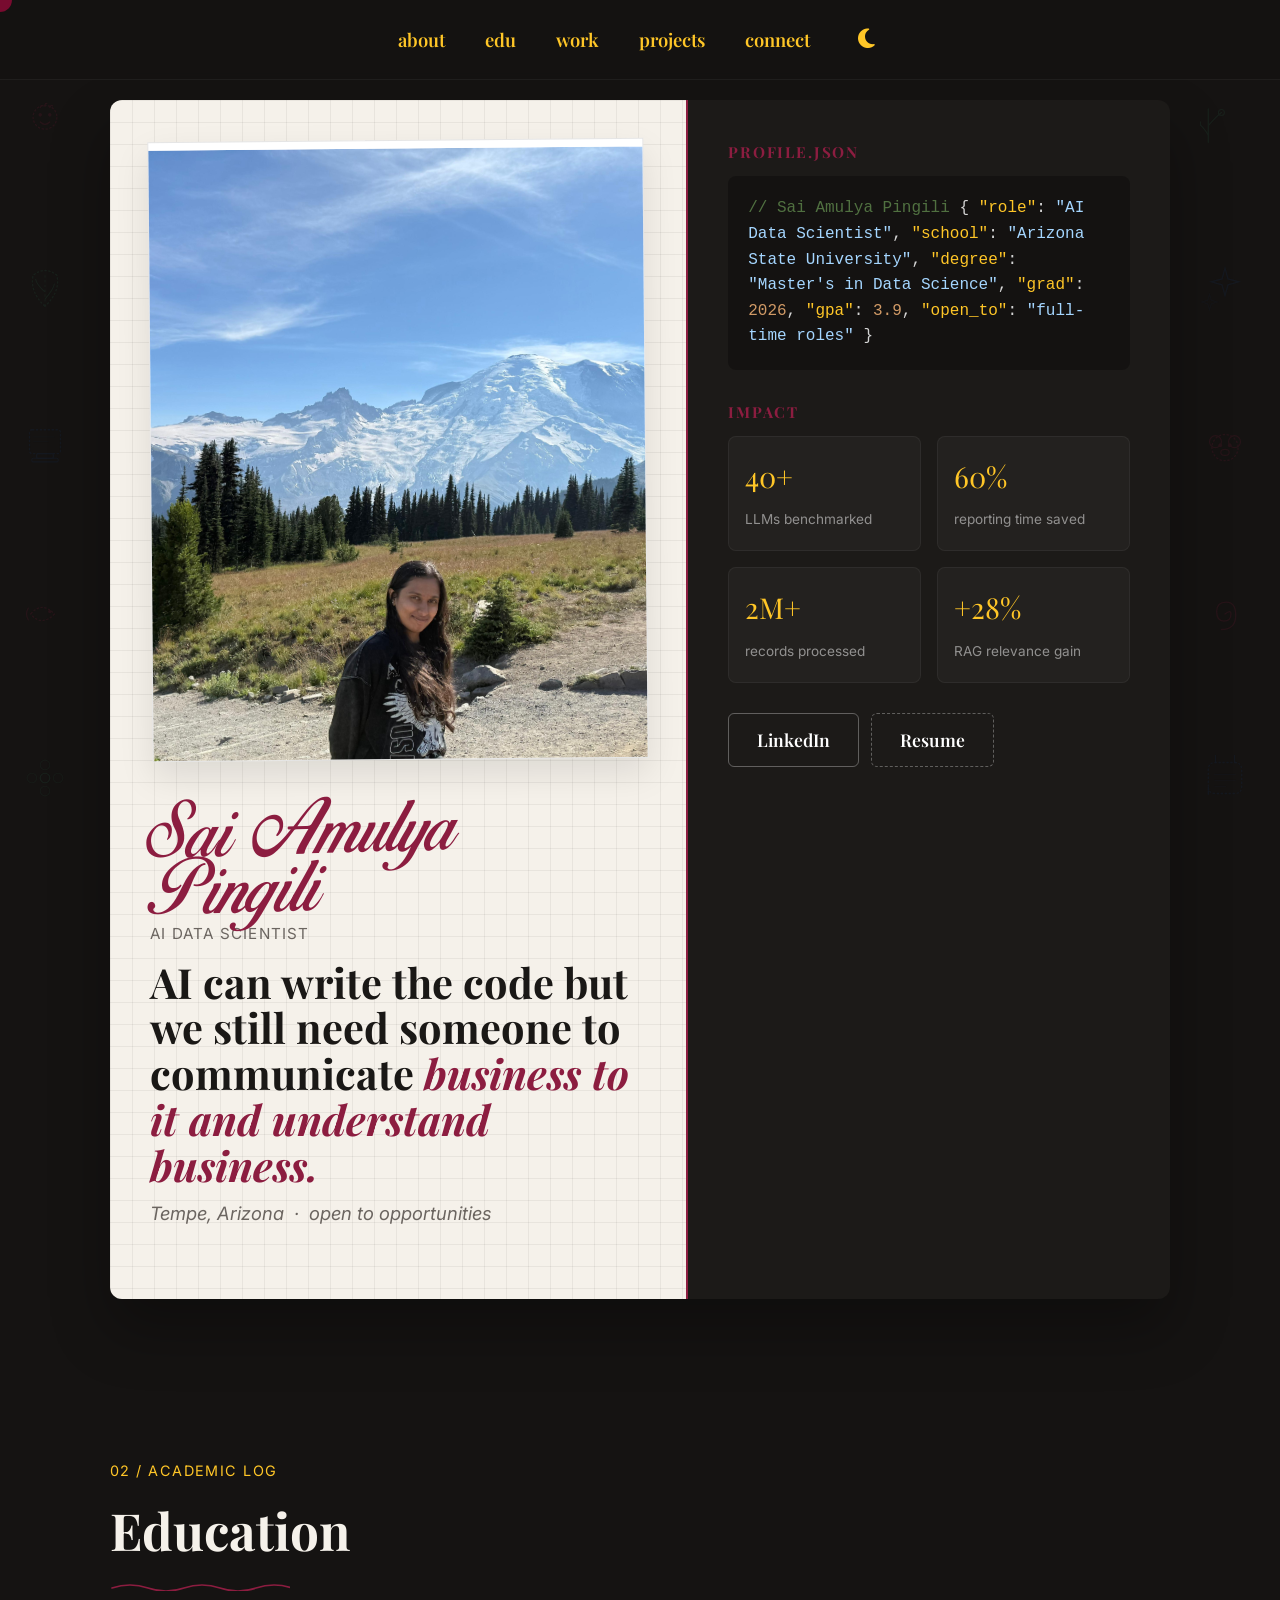
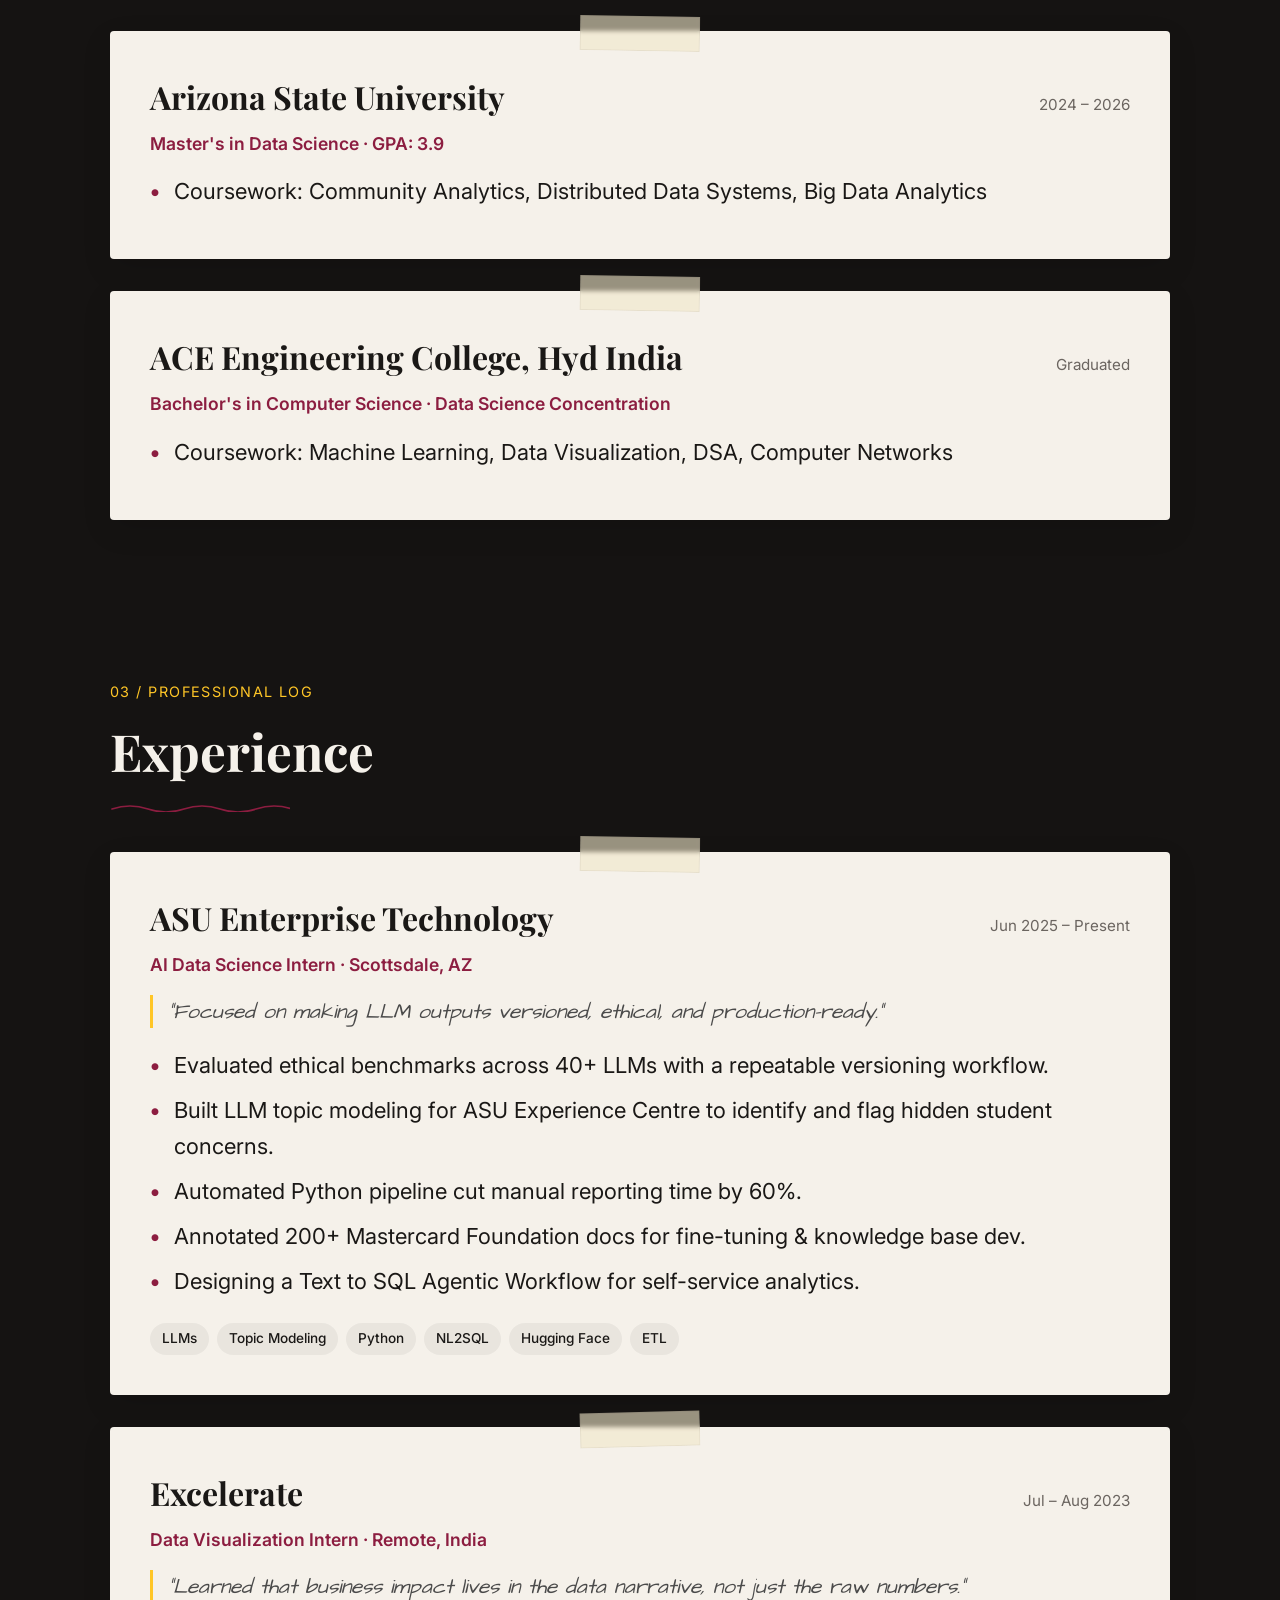
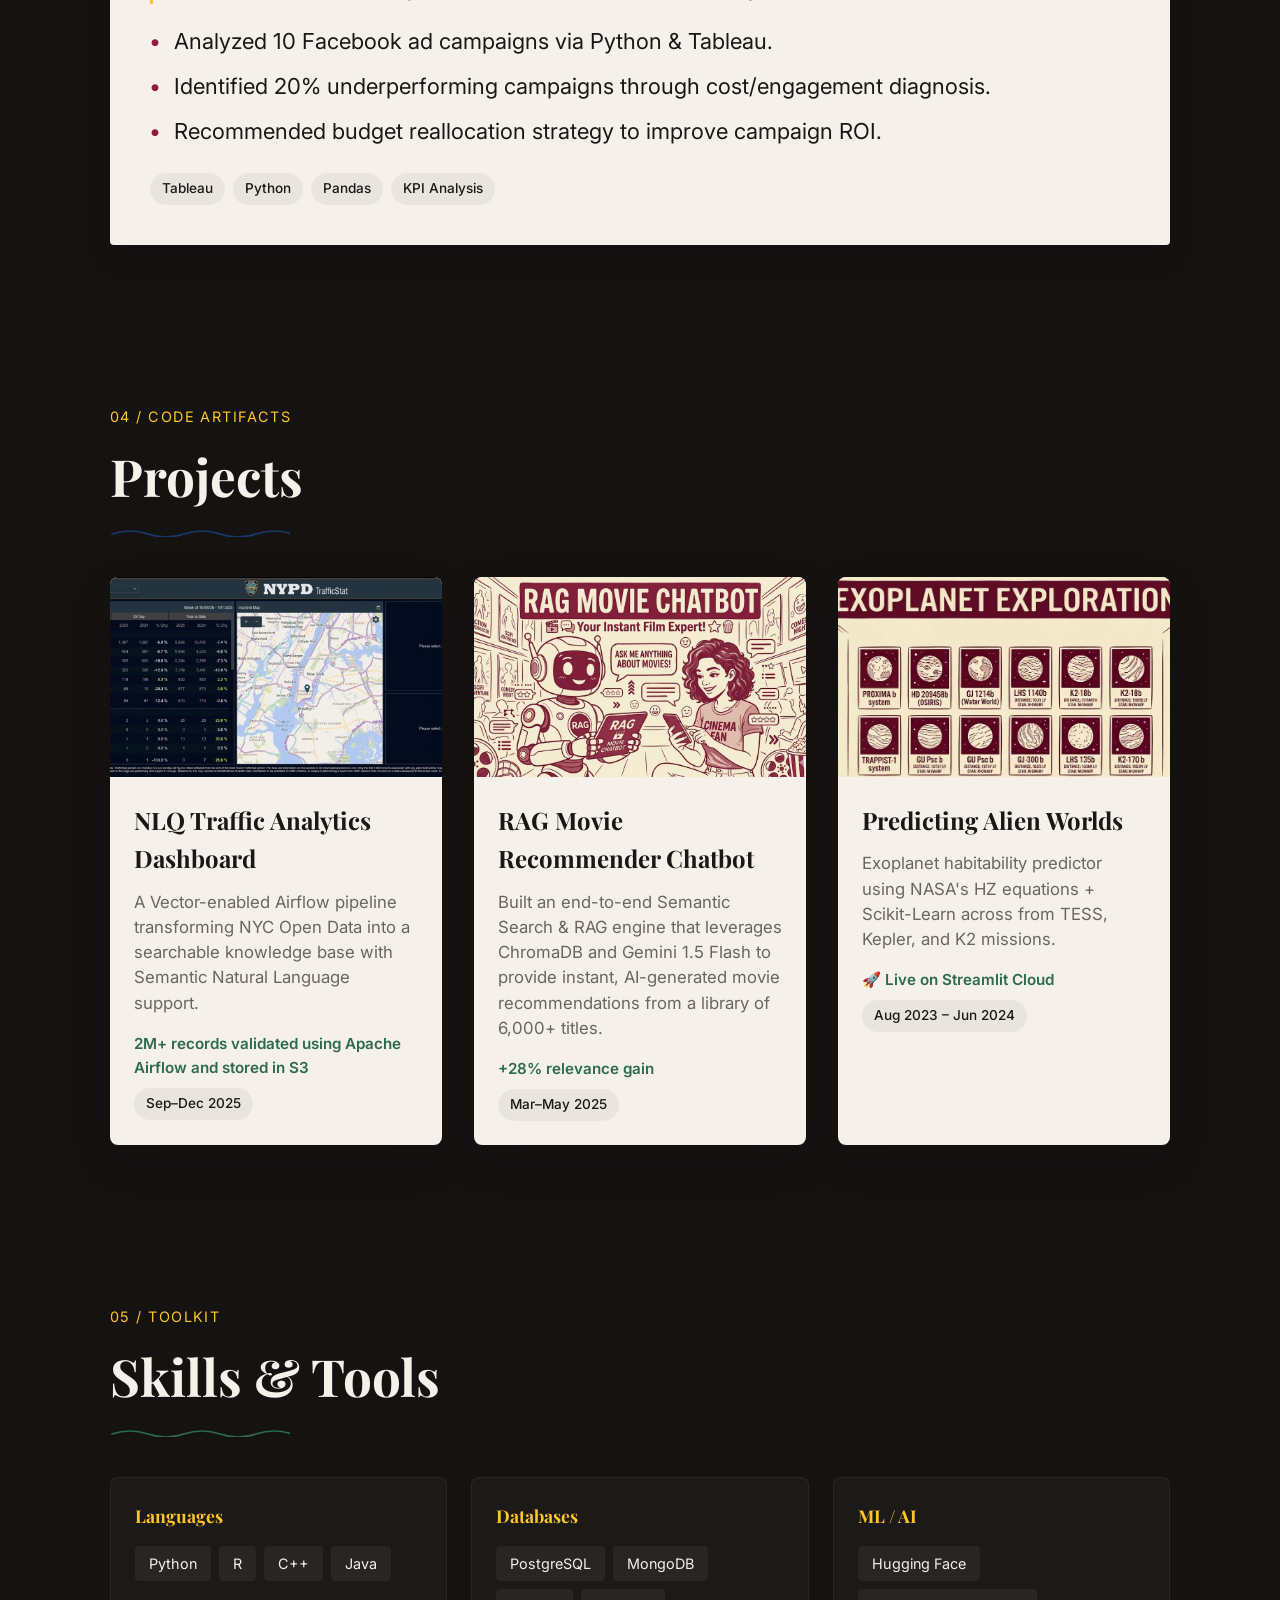
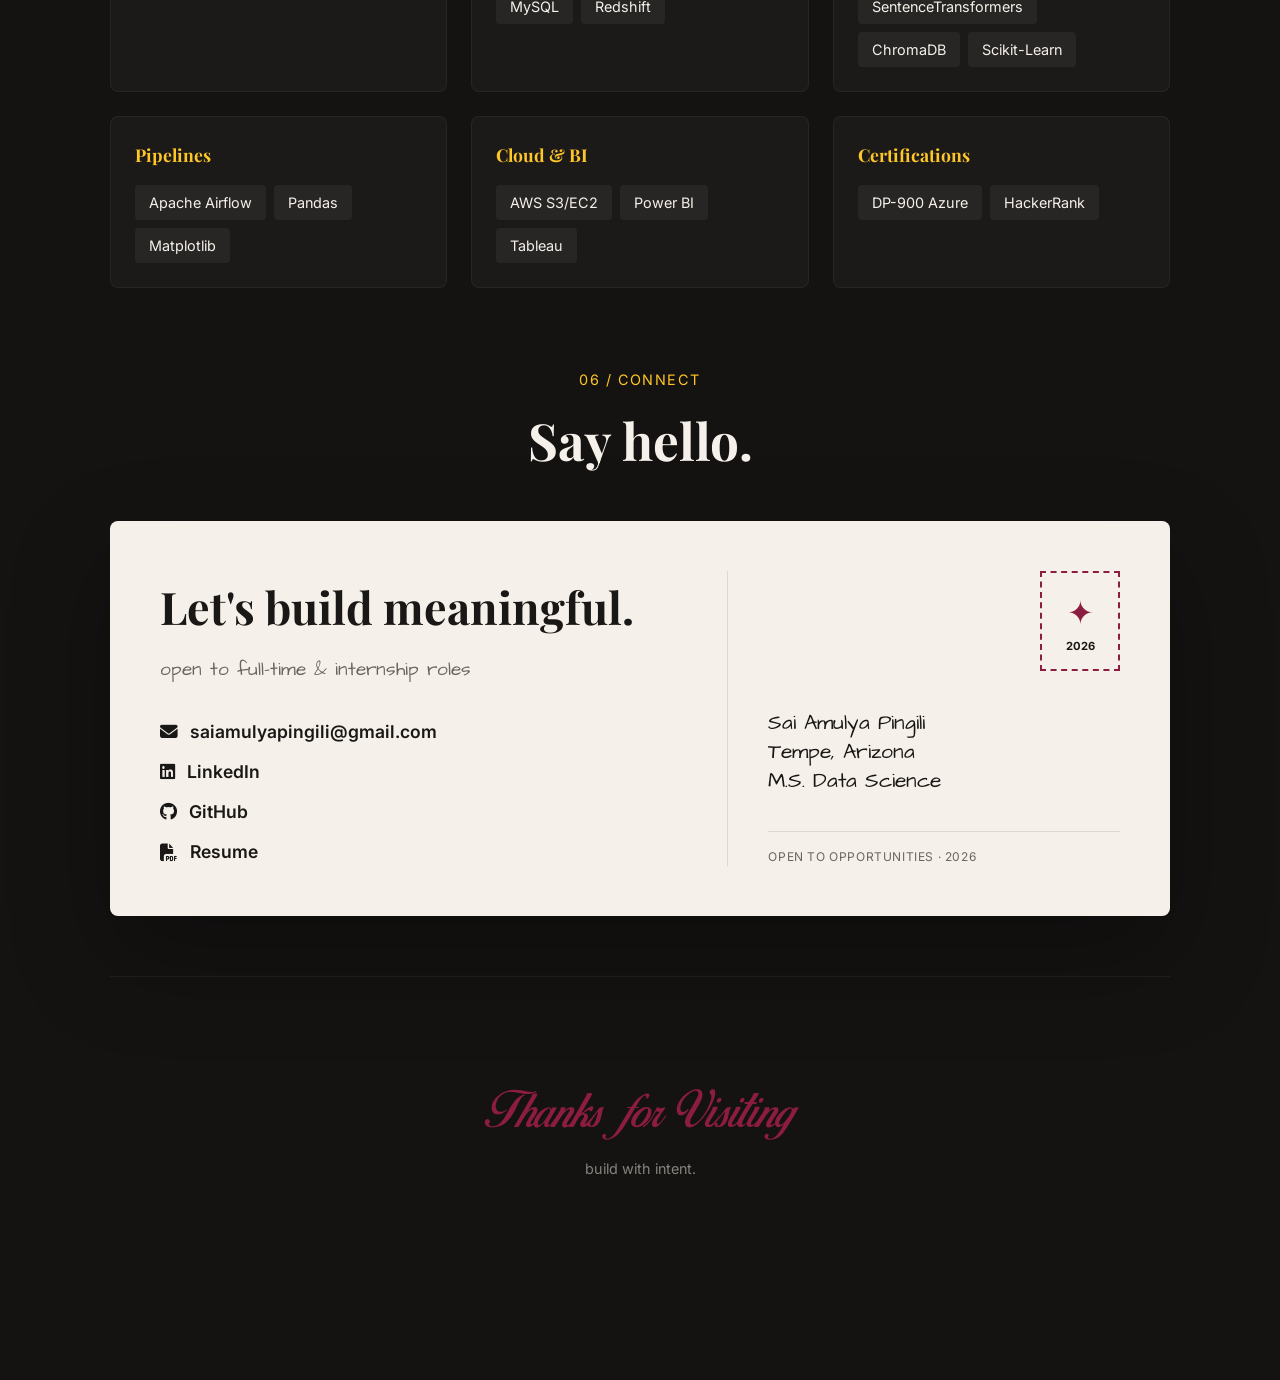
==== index.html @ c22b38e2 "Final polish: Light theme, mobile optimization, and content cleanup" ====
<!DOCTYPE html>
<html lang="en">

<head>
  <meta charset="UTF-8" />
  <meta name="viewport" content="width=device-width,initial-scale=1" />
  <title>Sai Amulya Pingili | Portfolio</title>
  <link rel="preconnect" href="https://fonts.googleapis.com" />
  <link rel="preconnect" href="https://fonts.gstatic.com" crossorigin />
  <link
    href="https://fonts.googleapis.com/css2?family=Inter:wght@300;400;500;600&family=Playfair+Display:ital,wght@0,700;1,700&family=Architects+Daughter&display=swap"
    rel="stylesheet" />
  <link rel="stylesheet" href="https://cdnjs.cloudflare.com/ajax/libs/font-awesome/6.4.0/css/all.min.css">
  <link rel="stylesheet" href="index.css">
</head>

<body>
  <div class="grain"></div>
  <div class="cursor" id="cur"></div>

  <!-- ── SIDE DOODLES ── -->
  <div class="side-doodles left">
    <svg class="dd" viewBox="0 0 42 42" fill="none">
      <circle cx="21" cy="17" r="10" stroke="#8C1D40" stroke-width="1.1" stroke-dasharray="2 1.3" />
      <circle cx="17" cy="15" r="1.5" fill="#8C1D40" />
      <circle cx="25" cy="15" r="1.5" fill="#8C1D40" />
      <path d="M17 21 q4 4 8 0" stroke="#8C1D40" stroke-width="1.1" fill="none" stroke-linecap="round" />
      <path d="M17 9 q1-3 2.5-1.5" stroke="#8C1D40" stroke-width="1" fill="none" stroke-linecap="round" />
      <path d="M21 8 q0-3.5 1.5-2.5" stroke="#8C1D40" stroke-width="1" fill="none" stroke-linecap="round" />
      <path d="M25 9 q1-3 2.5-1.5" stroke="#8C1D40" stroke-width="1" fill="none" stroke-linecap="round" />
    </svg>
    <svg class="dd" viewBox="0 0 42 42" fill="none">
      <path d="M21 38 Q8 26 11 12 Q21 4 31 12 Q34 26 21 38Z" stroke="#2d6a4f" stroke-width="1.1" fill="none"
        stroke-dasharray="2 1.3" />
      <line x1="21" y1="38" x2="21" y2="12" stroke="#2d6a4f" stroke-width=".8" stroke-dasharray="2 2" />
      <path d="M21 26 Q14 20 13 15" stroke="#2d6a4f" stroke-width=".9" fill="none" />
      <path d="M21 32 Q28 24 29 19" stroke="#2d6a4f" stroke-width=".9" fill="none" />
    </svg>
    <svg class="dd" viewBox="0 0 42 42" fill="none">
      <rect x="8" y="4" width="26" height="20" rx="2" stroke="#1a3a6b" stroke-width="1.1" fill="none"
        stroke-dasharray="2 1.3" />
      <rect x="14" y="24" width="14" height="4" rx="1" stroke="#1a3a6b" stroke-width="1" fill="none" />
      <rect x="10" y="28" width="22" height="3" rx="1" stroke="#1a3a6b" stroke-width=".9" fill="none" />
      <line x1="11" y1="10" x2="29" y2="10" stroke="#1a3a6b" stroke-width=".7" opacity=".5" />
      <line x1="11" y1="14" x2="24" y2="14" stroke="#1a3a6b" stroke-width=".7" opacity=".4" />
    </svg>
    <svg class="dd" viewBox="0 0 42 42" fill="none">
      <path d="M9 21 Q18 10 29 21 Q18 32 9 21Z" stroke="#8C1D40" stroke-width="1.1" fill="none"
        stroke-dasharray="2 1.3" />
      <circle cx="25" cy="19" r="1.4" fill="#8C1D40" />
      <path d="M7 16 Q4 21 7 26" stroke="#8C1D40" stroke-width="1" fill="none" stroke-linecap="round" />
    </svg>
    <svg class="dd" viewBox="0 0 42 42" fill="none">
      <circle cx="21" cy="21" r="4" stroke="#2d6a4f" stroke-width="1" fill="none" />
      <circle cx="21" cy="10" r="4" stroke="#2d6a4f" stroke-width=".9" fill="none" opacity=".6" />
      <circle cx="21" cy="32" r="4" stroke="#2d6a4f" stroke-width=".9" fill="none" opacity=".6" />
      <circle cx="10" cy="21" r="4" stroke="#2d6a4f" stroke-width=".9" fill="none" opacity=".6" />
      <circle cx="32" cy="21" r="4" stroke="#2d6a4f" stroke-width=".9" fill="none" opacity=".6" />
    </svg>
  </div>

  <div class="side-doodles right">
    <svg class="dd" viewBox="0 0 42 42" fill="none">
      <path d="M7 38 L7 10" stroke="#2d6a4f" stroke-width="1.1" fill="none" stroke-linecap="round" />
      <path d="M7 32 Q2 24 -2 22" stroke="#2d6a4f" stroke-width="1" fill="none" stroke-linecap="round" />
      <path d="M7 24 Q14 16 18 13" stroke="#2d6a4f" stroke-width="1" fill="none" stroke-linecap="round" />
      <circle cx="-2" cy="22" r="2.5" stroke="#2d6a4f" stroke-width=".9" fill="none" />
      <circle cx="18" cy="13" r="2.5" stroke="#2d6a4f" stroke-width=".9" fill="none" />
    </svg>
    <svg class="dd" viewBox="0 0 42 42" fill="none">
      <path d="M21 6 l2.5 9 l9 2.5 l-9 2.5 l-2.5 9 l-2.5-9 l-9-2.5 l9-2.5z" stroke="#1a3a6b" stroke-width="1.1"
        fill="none" />
      <path d="M8 28 l1.5 5 l5 1.5 l-5 1.5 l-1.5 5 l-1.5-5 l-5-1.5 l5-1.5z" stroke="#1a3a6b" stroke-width=".9"
        fill="none" opacity=".5" />
    </svg>
    <svg class="dd" viewBox="0 0 42 42" fill="none">
      <circle cx="21" cy="19" r="11" stroke="#8C1D40" stroke-width="1.1" stroke-dasharray="2 1.3" />
      <circle cx="13" cy="14" r="5" stroke="#8C1D40" stroke-width="1" fill="none" />
      <circle cx="29" cy="14" r="5" stroke="#8C1D40" stroke-width="1" fill="none" />
      <circle cx="17" cy="17" r="1.6" fill="#8C1D40" />
      <circle cx="25" cy="17" r="1.6" fill="#8C1D40" />
      <ellipse cx="21" cy="23" rx="3.5" ry="2.5" stroke="#8C1D40" stroke-width="1" fill="none" />
    </svg>
    <svg class="dd" viewBox="0 0 42 42" fill="none">
      <path d="M21 21 Q26 17 26 21 Q26 27 20 27 Q14 27 14 19 Q14 11 22 11 Q30 11 30 22 Q30 34 18 34" stroke="#8C1D40"
        stroke-width="1.1" fill="none" stroke-linecap="round" />
    </svg>
    <svg class="dd" viewBox="0 0 42 42" fill="none">
      <path d="M7 35 L7 14 Q7 8 13 8 L29 8 Q35 8 35 14 L35 28 Q35 34 29 34 L13 34 Q7 34 7 28Z" stroke="#1a3a6b"
        stroke-width="1.1" fill="none" stroke-dasharray="2 1.3" />
      <path d="M13 8 L13 2" stroke="#1a3a6b" stroke-width="1" fill="none" stroke-linecap="round" />
      <path d="M29 8 L29 2" stroke="#1a3a6b" stroke-width="1" fill="none" stroke-linecap="round" />
      <line x1="12" y1="18" x2="30" y2="18" stroke="#1a3a6b" stroke-width=".8" opacity=".5" />
      <line x1="12" y1="23" x2="30" y2="23" stroke="#1a3a6b" stroke-width=".8" opacity=".4" />
      <line x1="12" y1="28" x2="22" y2="28" stroke="#1a3a6b" stroke-width=".8" opacity=".4" />
    </svg>
  </div>

  <!-- ══ NAV ══ -->
  <nav>
    <div class="nav-links">
      <a href="#about" class="nav-link">about</a>
      <a href="#edu" class="nav-link">edu</a>
      <a href="#exp" class="nav-link">work</a>
      <a href="#projects" class="nav-link">projects</a>
      <a href="#contact" class="nav-link">connect</a>
      <button id="theme-toggle" class="theme-btn" aria-label="Toggle Theme">
        <i class="fas fa-moon"></i>
      </button>
    </div>
  </nav>

  <!-- ══ PAGE ══ -->
  <div class="page">

    <!-- ── HERO ── -->
    <section class="hero" id="about">
      <div class="notebook-card">

        <!-- LEFT: cream notebook -->
        <div class="nb-left">
          <div class="nb-illustration">
            <img src="portfolio_pic.jpg" alt="Sai Amulya Pingili">
          </div>
          <div class="nb-name">Sai Amulya Pingili</div>
          <div class="nb-role">AI Data Scientist</div>
          <div class="nb-headline">AI can write the code but <br>we still need someone to communicate <em>business to it
              and understand business.</em></div>
          <div class="nb-tagline">Tempe, Arizona &nbsp;·&nbsp; open to opportunities</div>
        </div>

        <!-- RIGHT: terminal dark panel -->
        <div class="nb-right">
          <div>
            <div class="term-label">profile.json</div>
            <div class="term-block">
              <span class="t-cmnt">// Sai Amulya Pingili</span>
              {
              <span class="t-key">"role"</span>: <span class="t-str">"AI Data Scientist"</span>,
              <span class="t-key">"school"</span>: <span class="t-str">"Arizona State University"</span>,
              <span class="t-key">"degree"</span>: <span class="t-str">"Master's in Data Science"</span>,
              <span class="t-key">"grad"</span>: <span class="t-num">2026</span>,
              <span class="t-key">"gpa"</span>: <span class="t-num">3.9</span>,
              <span class="t-key">"open_to"</span>: <span class="t-str">"full-time roles"</span>
              }
            </div>
          </div>

          <div>
            <div class="term-label">impact</div>
            <div class="stat-row">
              <div class="stat-pill">
                <span class="sp-num">40+</span>
                <span class="sp-lbl">LLMs benchmarked</span>
              </div>
              <div class="stat-pill">
                <span class="sp-num">60%</span>
                <span class="sp-lbl">reporting time saved</span>
              </div>
              <div class="stat-pill">
                <span class="sp-num">2M+</span>
                <span class="sp-lbl">records processed</span>
              </div>
              <div class="stat-pill">
                <span class="sp-num">+28%</span>
                <span class="sp-lbl">RAG relevance gain</span>
              </div>
            </div>
          </div>

          <div class="hero-btns">
            <a href="https://linkedin.com/in/amulyapingili/" target="_blank" class="btn btn-ghost">LinkedIn</a>
            <a href="AmulyaPingili_Resume.pdf" target="_blank" class="btn btn-ghost"
              style="border-style:dashed">Resume</a>
          </div>
        </div>
      </div>
    </section>

    <!-- ── EDUCATION ── -->
    <section class="section" id="edu">
      <div class="sec-header">
        <span class="sec-num">02 / academic log</span>
        <div class="sec-title">Education</div>
        <svg class="squig" viewBox="0 0 180 9" fill="none">
          <path d="M2 6 q18-6 36 0 q18 6 36 0 q18-6 36 0 q18 6 36 0 q18-6 36 0" stroke="#8C1D40" stroke-width="1.7"
            fill="none" stroke-linecap="round" />
        </svg>
      </div>
      <div class="exp-list">
        <div class="exp-card">
          <div class="tape"></div>
          <div class="exp-top">
            <div class="exp-co">Arizona State University</div>
            <span class="exp-period">2024 – 2026</span>
          </div>
          <div class="exp-role">Master's in Data Science · GPA: 3.9</div>
          <ul class="exp-bullets">
            <li>Coursework: Community Analytics, Distributed Data Systems, Big Data Analytics</li>
          </ul>
        </div>
        <div class="exp-card">
          <div class="tape"></div>
          <div class="exp-top">
            <div class="exp-co">ACE Engineering College, Hyd India</div>
            <span class="exp-period">Graduated</span>
          </div>
          <div class="exp-role">Bachelor's in Computer Science · Data Science Concentration</div>
          <ul class="exp-bullets">
            <li>Coursework: Machine Learning, Data Visualization, DSA, Computer Networks</li>
          </ul>
        </div>
      </div>
    </section>

    <!-- ── EXPERIENCE ── -->
    <section class="section" id="exp">
      <div class="sec-header">
        <span class="sec-num">03 / professional log</span>
        <div class="sec-title">Experience</div>
        <svg class="squig" viewBox="0 0 180 9" fill="none">
          <path d="M2 6 q18-6 36 0 q18 6 36 0 q18-6 36 0 q18 6 36 0 q18-6 36 0" stroke="#8C1D40" stroke-width="1.7"
            fill="none" stroke-linecap="round" />
        </svg>
      </div>

      <div class="exp-list">
        <div class="exp-card">
          <div class="tape"></div>
          <div class="exp-top">
            <div class="exp-co">ASU Enterprise Technology</div>
            <span class="exp-period">Jun 2025 – Present</span>
          </div>
          <div class="exp-role">AI Data Science Intern · Scottsdale, AZ</div>
          <p class="exp-learn">"Focused on making LLM outputs versioned, ethical, and production-ready."</p>
          <ul class="exp-bullets">
            <li>Evaluated ethical benchmarks across 40+ LLMs with a repeatable versioning workflow.</li>
            <li>Built LLM topic modeling for ASU Experience Centre to identify and flag hidden student concerns.</li>
            <li>Automated Python pipeline cut manual reporting time by 60%.</li>
            <li>Annotated 200+ Mastercard Foundation docs for fine-tuning & knowledge base dev.</li>
            <li>Designing a Text to SQL Agentic Workflow for self-service analytics.</li>
          </ul>
          <div class="chip-row">
            <span class="chip">LLMs</span><span class="chip">Topic Modeling</span><span class="chip">Python</span>
            <span class="chip">NL2SQL</span><span class="chip">Hugging Face</span><span class="chip">ETL</span>
          </div>
        </div>

        <div class="exp-card">
          <div class="tape" style="transform:translateX(-50%) rotate(-1.5deg)"></div>
          <div class="exp-top">
            <div class="exp-co">Excelerate</div>
            <span class="exp-period">Jul – Aug 2023</span>
          </div>
          <div class="exp-role">Data Visualization Intern · Remote, India</div>
          <p class="exp-learn">"Learned that business impact lives in the data narrative, not just the raw numbers."</p>
          <ul class="exp-bullets">
            <li>Analyzed 10 Facebook ad campaigns via Python & Tableau.</li>
            <li>Identified 20% underperforming campaigns through cost/engagement diagnosis.</li>
            <li>Recommended budget reallocation strategy to improve campaign ROI.</li>
          </ul>
          <div class="chip-row">
            <span class="chip">Tableau</span><span class="chip">Python</span>
            <span class="chip">Pandas</span><span class="chip">KPI Analysis</span>
          </div>
        </div>
      </div>
    </section>

    <!-- ── PROJECTS ── -->
    <section class="section" id="projects">
      <div class="sec-header">
        <span class="sec-num">04 / code artifacts</span>
        <div class="sec-title">Projects</div>
        <svg class="squig" viewBox="0 0 180 9" fill="none">
          <path d="M2 6 q18-6 36 0 q18 6 36 0 q18-6 36 0 q18 6 36 0 q18-6 36 0" stroke="#1a3a6b" stroke-width="1.7"
            fill="none" stroke-linecap="round" />
        </svg>
      </div>
      <div class="proj-scatter">

        <div class="proj-card">
          <div class="proj-img">
            <img src="traffic_analytics_dashboard.png" alt="NLQ Traffic Analytics Dashboard">
          </div>
          <div class="proj-body">
            <div class="proj-title">NLQ Traffic Analytics Dashboard</div>
            <p class="proj-desc">A Vector-enabled Airflow pipeline transforming NYC Open Data into a searchable
              knowledge base with Semantic Natural Language support.</p>
            <div class="proj-metric">2M+ records validated using Apache Airflow and stored in S3</div>
            <div class="chip-row" style="margin-top:8px">
              <span class="chip">Sep–Dec 2025</span>
            </div>
          </div>
        </div>

        <div class="proj-card">
          <div class="proj-img">
            <img src="rag_chatbot_thumbnail.jpg" alt="RAG Movie Recommender Chatbot">
          </div>
          <div class="proj-body">
            <div class="proj-title">RAG Movie Recommender Chatbot</div>
            <p class="proj-desc">Built an end-to-end Semantic Search & RAG engine that leverages ChromaDB and Gemini 1.5
              Flash to provide instant, AI-generated movie recommendations from a library of 6,000+ titles.</p>
            <div class="proj-metric"> +28% relevance gain</div>
            <div class="chip-row" style="margin-top:8px">
              <span class="chip">Mar–May 2025</span>
            </div>
          </div>
        </div>

        <div class="proj-card">
          <div class="proj-img">
            <img src="exoplanet_thumbnail.png" alt="Predicting Alien Worlds">
          </div>
          <div class="proj-body">
            <div class="proj-title">Predicting Alien Worlds</div>
            <p class="proj-desc">Exoplanet habitability predictor using NASA's HZ equations + Scikit-Learn across
              from TESS, Kepler, and K2 missions.</p>

            <div class="proj-metric">
              <a href="https://predictingalienworlds-ap24.streamlit.app/" target="_blank"
                style="text-decoration: none; color: inherit;">
                🚀 Live on Streamlit Cloud
              </a>
            </div>

            <div class="chip-row" style="margin-top:8px">
              <span class="chip">Aug 2023 – Jun 2024</span>
            </div>
          </div>
        </div>
    </section>

    <!-- ── SKILLS ── -->
    <section class="section">
      <div class="sec-header">
        <span class="sec-num">05 / toolkit</span>
        <div class="sec-title">Skills & Tools</div>
        <svg class="squig" viewBox="0 0 180 9" fill="none">
          <path d="M2 6 q18-6 36 0 q18 6 36 0 q18-6 36 0 q18 6 36 0 q18-6 36 0" stroke="#2d6a4f" stroke-width="1.7"
            fill="none" stroke-linecap="round" />
        </svg>
      </div>
      <div class="skills-grid">
        <div class="sg"><span class="sg-head">Languages</span>
          <div class="pills"><span class="pill">Python</span><span class="pill">R</span><span
              class="pill">C++</span><span class="pill">Java</span></div>
        </div>
        <div class="sg"><span class="sg-head">Databases</span>
          <div class="pills"><span class="pill">PostgreSQL</span><span class="pill">MongoDB</span><span
              class="pill">MySQL</span><span class="pill">Redshift</span></div>
        </div>
        <div class="sg"><span class="sg-head">ML / AI</span>
          <div class="pills"><span class="pill">Hugging Face</span><span class="pill">SentenceTransformers</span><span
              class="pill">ChromaDB</span><span class="pill">Scikit-Learn</span></div>
        </div>
        <div class="sg"><span class="sg-head">Pipelines</span>
          <div class="pills"><span class="pill">Apache Airflow</span><span class="pill">Pandas</span><span
              class="pill">Matplotlib</span></div>
        </div>
        <div class="sg"><span class="sg-head">Cloud & BI</span>
          <div class="pills"><span class="pill">AWS S3/EC2</span><span class="pill">Power BI</span><span
              class="pill">Tableau</span></div>
        </div>
        <div class="sg"><span class="sg-head">Certifications</span>
          <div class="pills"><span class="pill">DP-900 Azure</span><span class="pill">HackerRank</span></div>
        </div>
      </div>
    </section>

    <!-- ── CONTACT POSTCARD ── -->
    <div class="contact-wrap" id="contact">
      <div class="sec-header" style="text-align:center">
        <span class="sec-num">06 / connect</span>
        <div class="sec-title">Say hello.</div>
      </div>
      <div class="postcard">
        <div class="pc-left">
          <div class="pc-title">Let's build meaningful.</div>
          <div class="pc-sub">open to full-time & internship roles</div>
          <div class="pc-links">
            <a href="mailto:saiamulyapingili@gmail.com" class="pc-link">
              <i class="fas fa-envelope"></i> saiamulyapingili@gmail.com
            </a>
            <a href="https://linkedin.com/in/amulyapingili/" target="_blank" class="pc-link">
              <i class="fab fa-linkedin"></i> LinkedIn
            </a>
            <a href="https://github.com/amulyapingili" target="_blank" class="pc-link">
              <i class="fab fa-github"></i> GitHub
            </a>
            <a href="AmulyaPingili_Resume.pdf" target="_blank" class="pc-link">
              <i class="fas fa-file-pdf"></i> Resume
            </a>
          </div>
        </div>
        <div class="pc-divider"></div>
        <div class="pc-right">
          <div class="pc-stamp">
            <div class="pc-stamp-inner">✦</div>
            <div class="pc-stamp-lbl">2026</div>
          </div>
          <div class="pc-address">
            Sai Amulya Pingili<br>
            Tempe, Arizona<br>
            M.S. Data Science
          </div>
          <div class="pc-postmark">OPEN TO OPPORTUNITIES · 2026</div>
        </div>
      </div>
    </div>

    <!-- ── FOOTER ── -->
    <footer>
      <div class="footer-sig">Thanks for Visiting</div>
      <div class="footer-note">build with intent.</div>
    </footer>

  </div><!-- /page -->

  <script src="index.js"></script>
</body>

</html>
---- index.css ----
/* ── RESET ── */
* { margin: 0; padding: 0; box-sizing: border-box; }

:root {
  --bg:       #151312;
  --surface:  #f5f1ea;
  --gold:     #FFC627;
  --maroon:   #8C1D40;
  --ink:      #1a1816;
  --muted:    #6b6560;
  --grid:     rgba(0,0,0,.055);
  --hand:     'Architects Daughter', cursive;
  --name-font: 'BirdsOfParadise', cursive;
  --serif:    'Playfair Display', serif;
  --sans:     'Inter', sans-serif;
  --nav-bg:   rgba(21, 19, 18, 0.9);
}

body.light-mode {
  --bg:       #fdfbf7;
  --surface:  #ffffff;
  --ink:      #1a1816;
  --maroon:   #8C1D40;
  --gold:     #b8860b;
  --muted:    #5a5550;
  --grid:     rgba(0,0,0,0.035);
  --nav-bg:   rgba(253, 251, 247, 0.9);
}

@font-face {
  font-family: 'BirdsOfParadise';
  src: url('birds-of-paradise-font/BirdsOfParadisePersonalUseOnly-dX7X.ttf') format('truetype');
  font-weight: normal;
  font-style: normal;
}

body {
  background: var(--bg);
  font-family: var(--sans);
  font-size: 22px;
  color: var(--surface);
  line-height: 1.6;
  overflow-x: hidden;
  opacity: 0;
  transition: opacity .7s ease, background-color 0.4s;
}
body.loaded { opacity: 1; }

.grain {
  position: fixed; inset: 0;
  background: url("https://www.transparenttextures.com/patterns/p6.png");
  opacity: 0.15; pointer-events: none; z-index: 1000;
}

/* ── CURSOR ── */
.cursor {
  width: 24px; height: 24px;
  background: var(--maroon);
  border-radius: 50%;
  position: fixed; pointer-events: none;
  z-index: 9999; 
  transform: translate(-50%, -50%);
  transition: transform 0.1s ease-out, width 0.2s, height 0.2s;
  mix-blend-mode: difference;
}
.cursor.big {
  width: 48px; height: 48px;
}

/* ── DOODLES ── */
.side-doodles {
  position: fixed; top: 0; bottom: 0; width: 80px;
  display: flex; flex-direction: column; justify-content: space-around;
  padding: 40px 10px; pointer-events: none; z-index: 1;
}
.side-doodles.left { left: 10px; }
.side-doodles.right { right: 10px; }
.dd { width: 50px; height: 50px; opacity: 0.15; transition: transform 0.1s ease-out; }

/* ── NAV ── */
nav {
  position: fixed; top: 0; left: 0; right: 0;
  display: flex; justify-content: center; align-items: center;
  padding: 0 60px; height: 80px; z-index: 100;
  background: var(--nav-bg); backdrop-filter: blur(12px);
  border-bottom: 1px solid rgba(255,255,255,.05);
  transition: background-color 0.3s;
}
.nav-links { display: flex; gap: 40px; align-items: center; }
.nav-link {
  font-family: var(--serif);
  font-size: 1.15rem; color: var(--gold);
  text-decoration: none; font-weight: 600;
  transition: color .2s, transform .22s;
}
.nav-link:hover { color: var(--ink); transform: translateY(-1px); }

body.light-mode .nav-link:hover { color: var(--maroon); }

.theme-btn {
  background: none; border: none; color: var(--gold);
  cursor: pointer; font-size: 1.4rem; padding: 8px;
  transition: transform 0.3s;
}
.theme-btn:hover { transform: rotate(15deg) scale(1.1); }
.nav-status {
  font-family: var(--sans); font-size: .75rem; color: var(--gold);
  text-transform: uppercase; letter-spacing: .1em;
}

/* ── PAGE ── */
.page {
  position: relative; z-index: 2;
  max-width: 1100px;
  margin: 0 auto;
  padding: 100px 20px;
}

/* ── HERO ── */
.hero { margin-bottom: 80px; }
.notebook-card {
  display: grid;
  grid-template-columns: 1.2fr 1fr;
  background: #1c1a18;
  border-radius: 12px;
  overflow: hidden;
  box-shadow: 0 30px 60px rgba(0,0,0,.3);
}

.nb-left {
  background-color: var(--surface);
  background-image: 
    linear-gradient(var(--grid) 1px, transparent 1px),
    linear-gradient(90deg, var(--grid) 1px, transparent 1px);
  background-size: 22px 22px;
  padding: 40px;
  border-right: 2px solid var(--maroon);
  position: relative;
  display: flex; flex-direction: column;
}

.nb-illustration {
  width: 100%; height: 620px;
  border: 1px solid rgba(0,0,0,.1);
  padding: 12px; background: #fff;
  transform: rotate(-0.5deg); margin-bottom: 30px;
  box-shadow: 0 15px 35px rgba(0,0,0,.1);
  overflow: hidden;
}
.nb-illustration img {
  width: 100%; height: 100%; object-fit: cover; border-radius: 4px;
  object-position: center 5%;
  transform: scale(1.15);
  transform-origin: center 5%;
}

.nb-name {
  font-family: var(--name-font);
  font-size: 4.2rem; color: var(--maroon); line-height: .85;
  margin-top: 10px; margin-bottom: 8px; letter-spacing: .02em;
  transform: rotate(-1.5deg);
}
.nb-role {
  font-family: var(--sans);
  font-size: .95rem; letter-spacing: .08em; text-transform: uppercase;
  color: var(--muted); margin-bottom: 12px;
}
.nb-headline {
  font-family: var(--serif);
  font-size: 2.6rem; line-height: 1.1;
  color: var(--ink); margin-bottom: 12px; font-weight: 700;
}
.nb-headline em { color: var(--maroon); font-style: italic; }
.nb-tagline {
  font-family: var(--sans); font-size: 1.15rem;
  color: var(--muted); font-style: italic; margin-bottom: 30px;
}

.nb-right {
  padding: 40px; display: flex; flex-direction: column; gap: 30px;
}
.term-label {
  font-family: var(--serif);
  font-size: .95rem; letter-spacing: .12em; text-transform: uppercase;
  color: var(--maroon); margin-bottom: 12px; font-weight: 700;
}
.term-block {
  background: rgba(0,0,0,0.3); border-radius: 8px;
  padding: 20px; font-family: 'Courier New', monospace;
  font-size: 1rem; line-height: 1.6; color: #d4d4d4;
}
.t-key { color: var(--gold); }
.t-str { color: #a5d6ff; }
.t-num { color: #d19a66; }
.t-cmnt { color: #6a9955; opacity: 0.7; }

.stat-row { display: grid; grid-template-columns: 1fr 1fr; gap: 16px; }
.stat-pill {
  background: rgba(255,255,255,.03); border: 1px solid rgba(255,255,255,.05);
  padding: 16px; border-radius: 8px;
}
.sp-num { display: block; font-family: var(--serif); font-size: 1.8rem; color: var(--gold); }
.sp-lbl { font-size: .85rem; color: rgba(255,255,255,.5); }

.hero-btns { display: flex; gap: 12px; flex-wrap: wrap; }
.btn {
  font-family: var(--serif); font-size: 1.1rem; font-weight: 600;
  padding: 12px 28px; text-decoration: none; border-radius: 6px;
  transition: all .2s;
}
.btn-primary { background: var(--maroon); color: #fff; }
.btn-ghost { border: 1px solid rgba(255,255,255,.3); color: #fff; }
.btn-ghost:hover { background: rgba(255,255,255,.05); border-color: rgba(255,255,255,.5); }
.btn:hover { transform: translateY(-2px); opacity: 0.9; }

/* ── SECTIONS ── */
.section { padding: 80px 0; }
.sec-header { margin-bottom: 40px; }
.sec-num { font-size: .9rem; color: var(--gold); text-transform: uppercase; letter-spacing: .1em; display: block; margin-bottom: 8px; }
.sec-title { font-family: var(--serif); font-size: 3.2rem; font-weight: 700; }
.squig { width: 180px; display: block; margin-top: 10px; }

/* ── EDUCATION / EXP CARDS ── */
.exp-list { display: flex; flex-direction: column; gap: 32px; }
.exp-card {
  background: var(--surface); color: var(--ink); padding: 40px;
  border-radius: 4px; position: relative;
  box-shadow: 0 10px 30px rgba(0,0,0,.1);
}
.exp-top { display: flex; justify-content: space-between; align-items: baseline; margin-bottom: 8px; }
.exp-co { font-family: var(--serif); font-size: 2rem; font-weight: 700; }
.exp-period { font-size: .95rem; color: var(--muted); }
.exp-role { font-weight: 600; color: var(--maroon); margin-bottom: 16px; font-size: 1.1rem; }
.exp-learn { 
  font-family: var(--hand); font-size: 1.3rem; margin-bottom: 20px; 
  color: #4a4a4a; font-style: italic; border-left: 3px solid var(--gold); padding-left: 15px;
}
.exp-bullets { list-style: none; }
.exp-bullets li { position: relative; padding-left: 24px; margin-bottom: 10px; }
.exp-bullets li::before { content: "•"; position: absolute; left: 0; color: var(--maroon); font-weight: bold; }

.chip-row { display: flex; flex-wrap: wrap; gap: 8px; margin-top: 24px; }
.chip { background: rgba(0,0,0,0.05); padding: 5px 12px; border-radius: 20px; font-size: .85rem; font-weight: 500; }

.tape {
  position: absolute; top: -15px; left: 50%; transform: translateX(-50%) rotate(1deg);
  width: 120px; height: 35px; background: rgba(240,230,200,.6);
  backdrop-filter: blur(2px); border: 1px solid rgba(0,0,0,.05); z-index: 5;
}

/* ── PROJECTS ── */
.proj-scatter { display: grid; grid-template-columns: repeat(auto-fit, minmax(320px, 1fr)); gap: 32px; }
.proj-card {
  background: var(--surface); color: var(--ink); border-radius: 8px; overflow: hidden;
  box-shadow: 0 15px 40px rgba(0,0,0,.15); transition: transform 0.3s;
}
.proj-card:hover { transform: translateY(-10px); }
.proj-img { width: 100%; height: 200px; }
.proj-img img { width: 100%; height: 100%; object-fit: cover; }
.proj-body { padding: 24px; }
.proj-tag { font-family: var(--serif); font-size: .9rem; color: var(--maroon); font-weight: 700; margin-bottom: 8px; display: block; }
.proj-title { font-family: var(--serif); font-size: 1.5rem; font-weight: 700; margin-bottom: 12px; }
.proj-desc { font-size: 1.05rem; line-height: 1.5; margin-bottom: 16px; color: var(--muted); }
.proj-metric { font-weight: 600; font-size: .95rem; color: #2d6a4f; }

/* ── SKILLS ── */
.skills-grid { display: grid; grid-template-columns: repeat(auto-fit, minmax(250px, 1fr)); gap: 24px; }
.sg { background: rgba(255,255,255,.03); padding: 24px; border-radius: 8px; border: 1px solid rgba(255,255,255,.05); }
.sg-head { font-family: var(--serif); color: var(--gold); display: block; margin-bottom: 16px; font-size: 1.1rem; font-weight: 700; }
.pills { display: flex; flex-wrap: wrap; gap: 8px; }
.pill { background: rgba(255,255,255,.05); padding: 6px 14px; border-radius: 4px; font-size: .9rem; }

/* ── CONTACT POSTCARD ── */
.postcard {
  background: var(--surface); color: var(--ink); border-radius: 8px;
  display: grid; grid-template-columns: 1.2fr 1px 0.8fr; padding: 50px;
  gap: 40px; box-shadow: 0 40px 100px rgba(0,0,0,.3);
}
.pc-title { font-family: var(--serif); font-size: 2.8rem; font-weight: 700; margin-bottom: 12px; }
.pc-sub { font-family: var(--hand); font-size: 1.2rem; color: var(--muted); margin-bottom: 32px; }
.pc-links { display: flex; flex-direction: column; gap: 12px; }
.pc-link { 
  display: flex; align-items: center; gap: 12px; 
  text-decoration: none; color: var(--ink); font-weight: 600; font-size: 1.1rem;
}
.pc-divider { background: rgba(0,0,0,.1); }
.pc-right { display: flex; flex-direction: column; justify-content: space-between; }
.pc-stamp {
  width: 80px; height: 100px; border: 2px dashed var(--maroon);
  padding: 5px; margin-left: auto; display: flex; flex-direction: column; align-items: center; justify-content: center;
}
.pc-stamp-inner { font-size: 2rem; color: var(--maroon); }
.pc-stamp-lbl { font-size: .7rem; font-weight: 700; text-transform: uppercase; }
.pc-address { font-family: var(--hand); font-size: 1.3rem; line-height: 1.4; }
.pc-postmark { border-top: 1px solid rgba(0,0,0,.1); padding-top: 15px; font-size: .75rem; color: var(--muted); letter-spacing: .05em; }

/* ── FOOTER ── */
footer { text-align: center; padding: 100px 0; border-top: 1px solid rgba(255,255,255,.05); margin-top: 60px; }
.footer-sig { font-family: var(--name-font); font-size: 2.8rem; color: var(--maroon); margin-bottom: 8px; }
.footer-note { font-size: .9rem; opacity: 0.5; }

/* ── RESPONSIVE ── */
@media (max-width: 900px) {
  .notebook-card, .postcard { grid-template-columns: 1fr; }
  .pc-divider { display: none; }
  .stat-row { grid-template-columns: 1fr; }
  .exp-top { flex-direction: column; }
  .exp-period { margin-top: 4px; }
  .side-doodles { display: none; }
}

@media (max-width: 600px) {
  body { font-size: 18px; }
  .page { padding: 80px 15px; }
  .nav-links { gap: 15px; }
  .nav-link { font-size: 0.9rem; }
  .nb-illustration { height: 350px; }
  .nb-name { font-size: 2.8rem; }
  .nb-headline { font-size: 1.6rem; }
  .sec-title { font-size: 2.4rem; }
  .exp-card { padding: 25px; }
  .exp-co { font-size: 1.6rem; }
  .postcard { padding: 25px; }
  .pc-title { font-size: 2rem; }
}
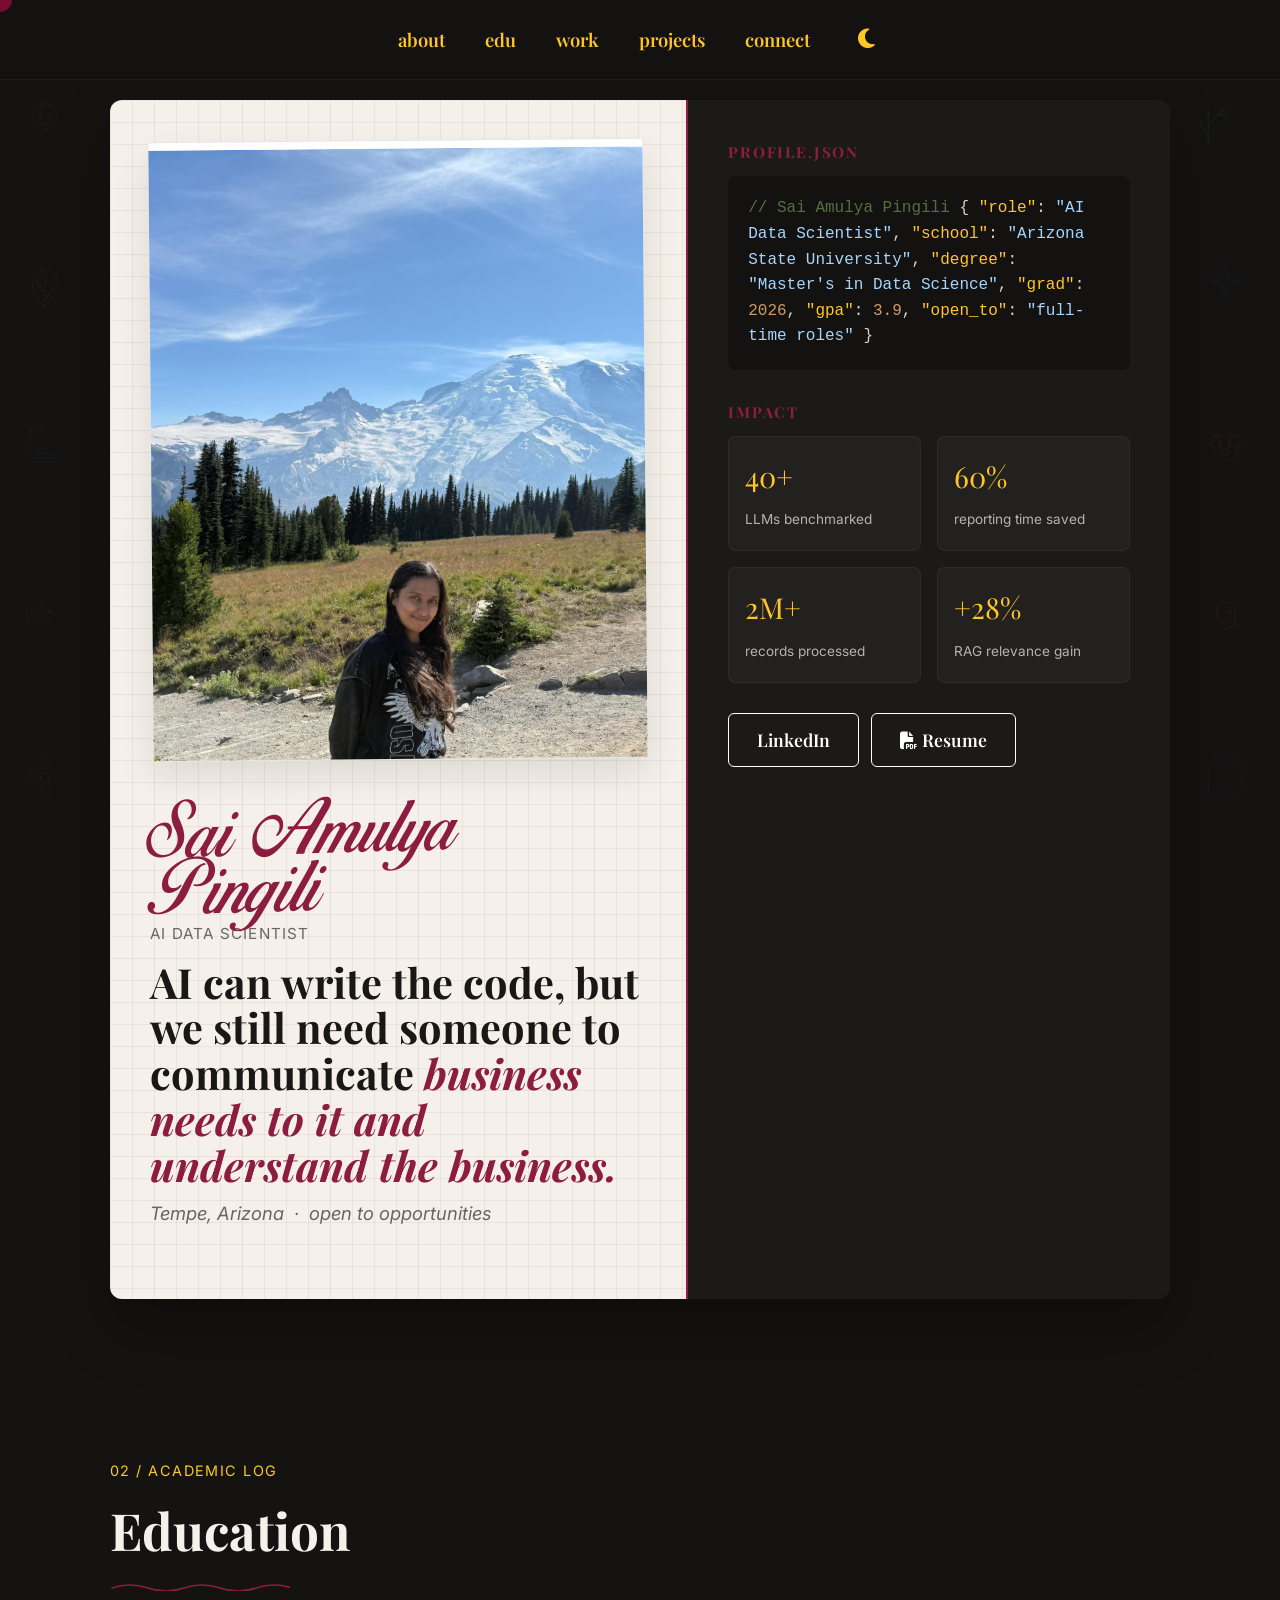
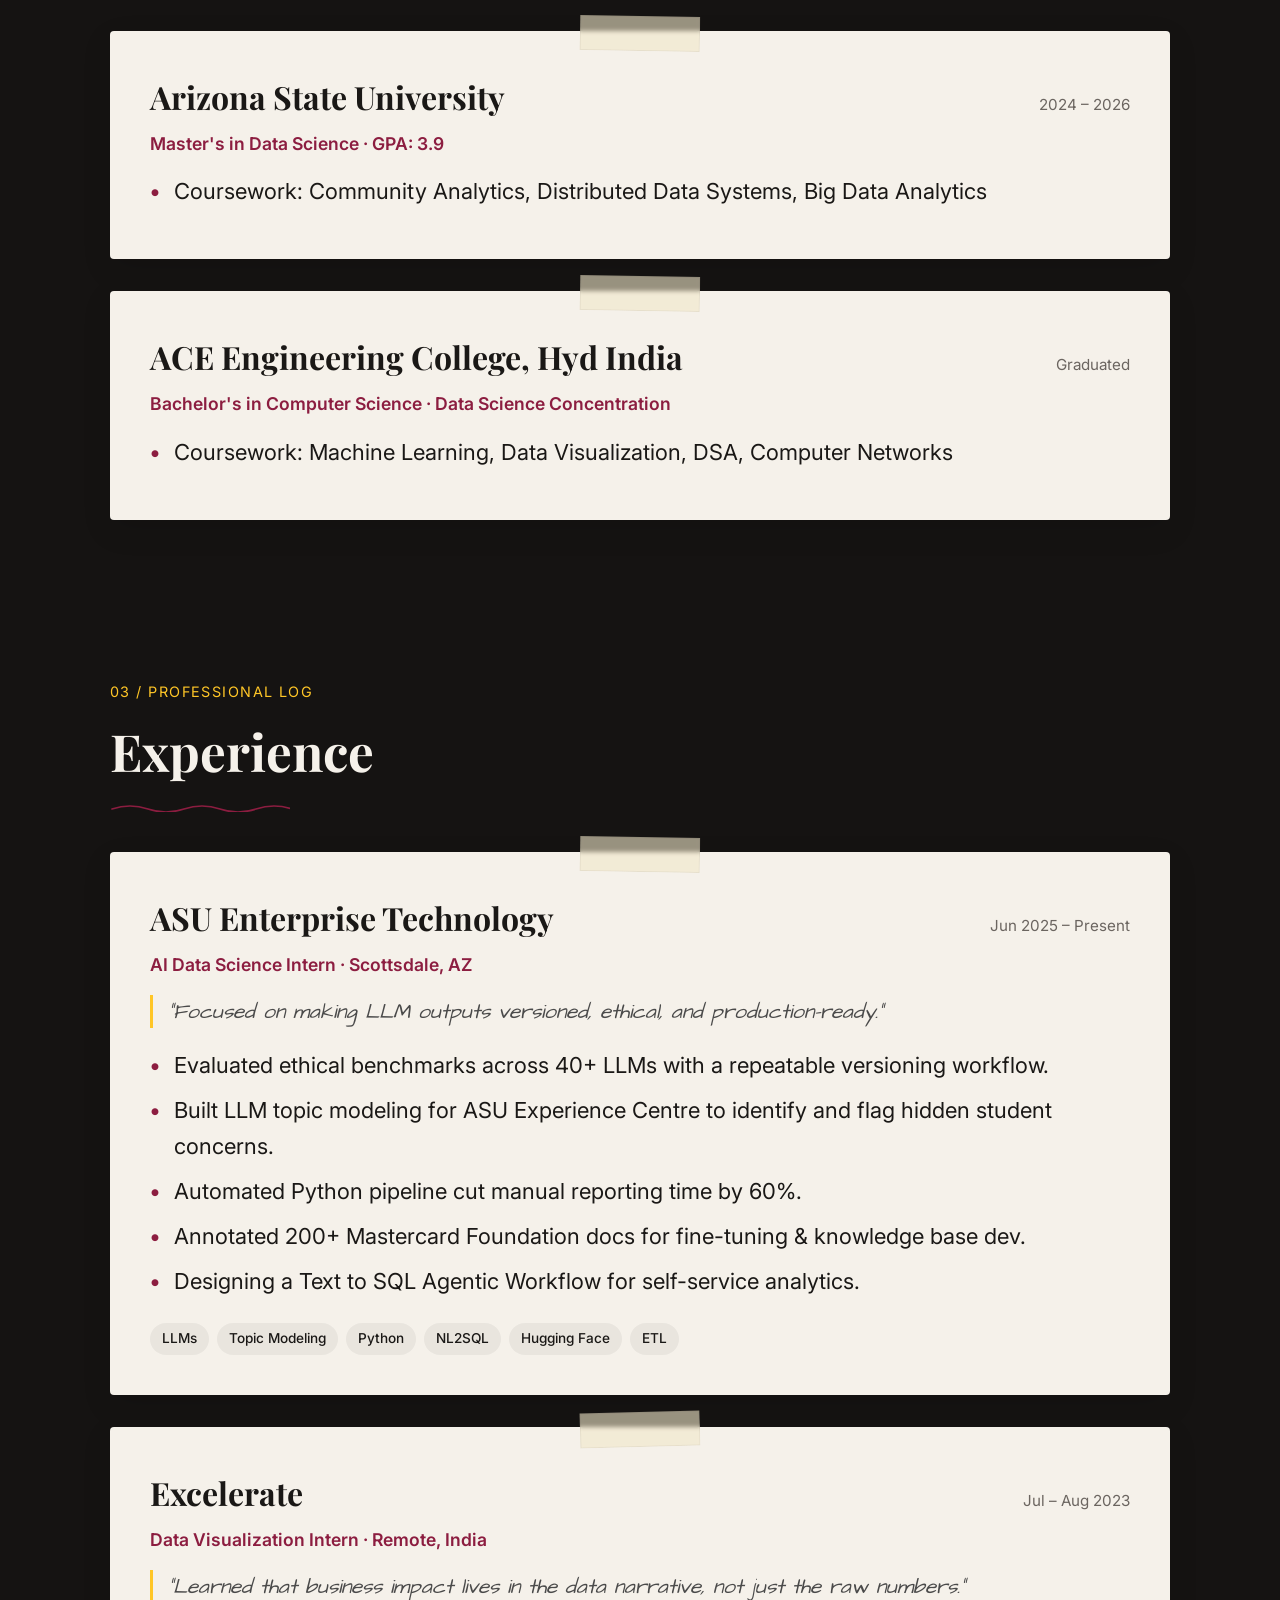
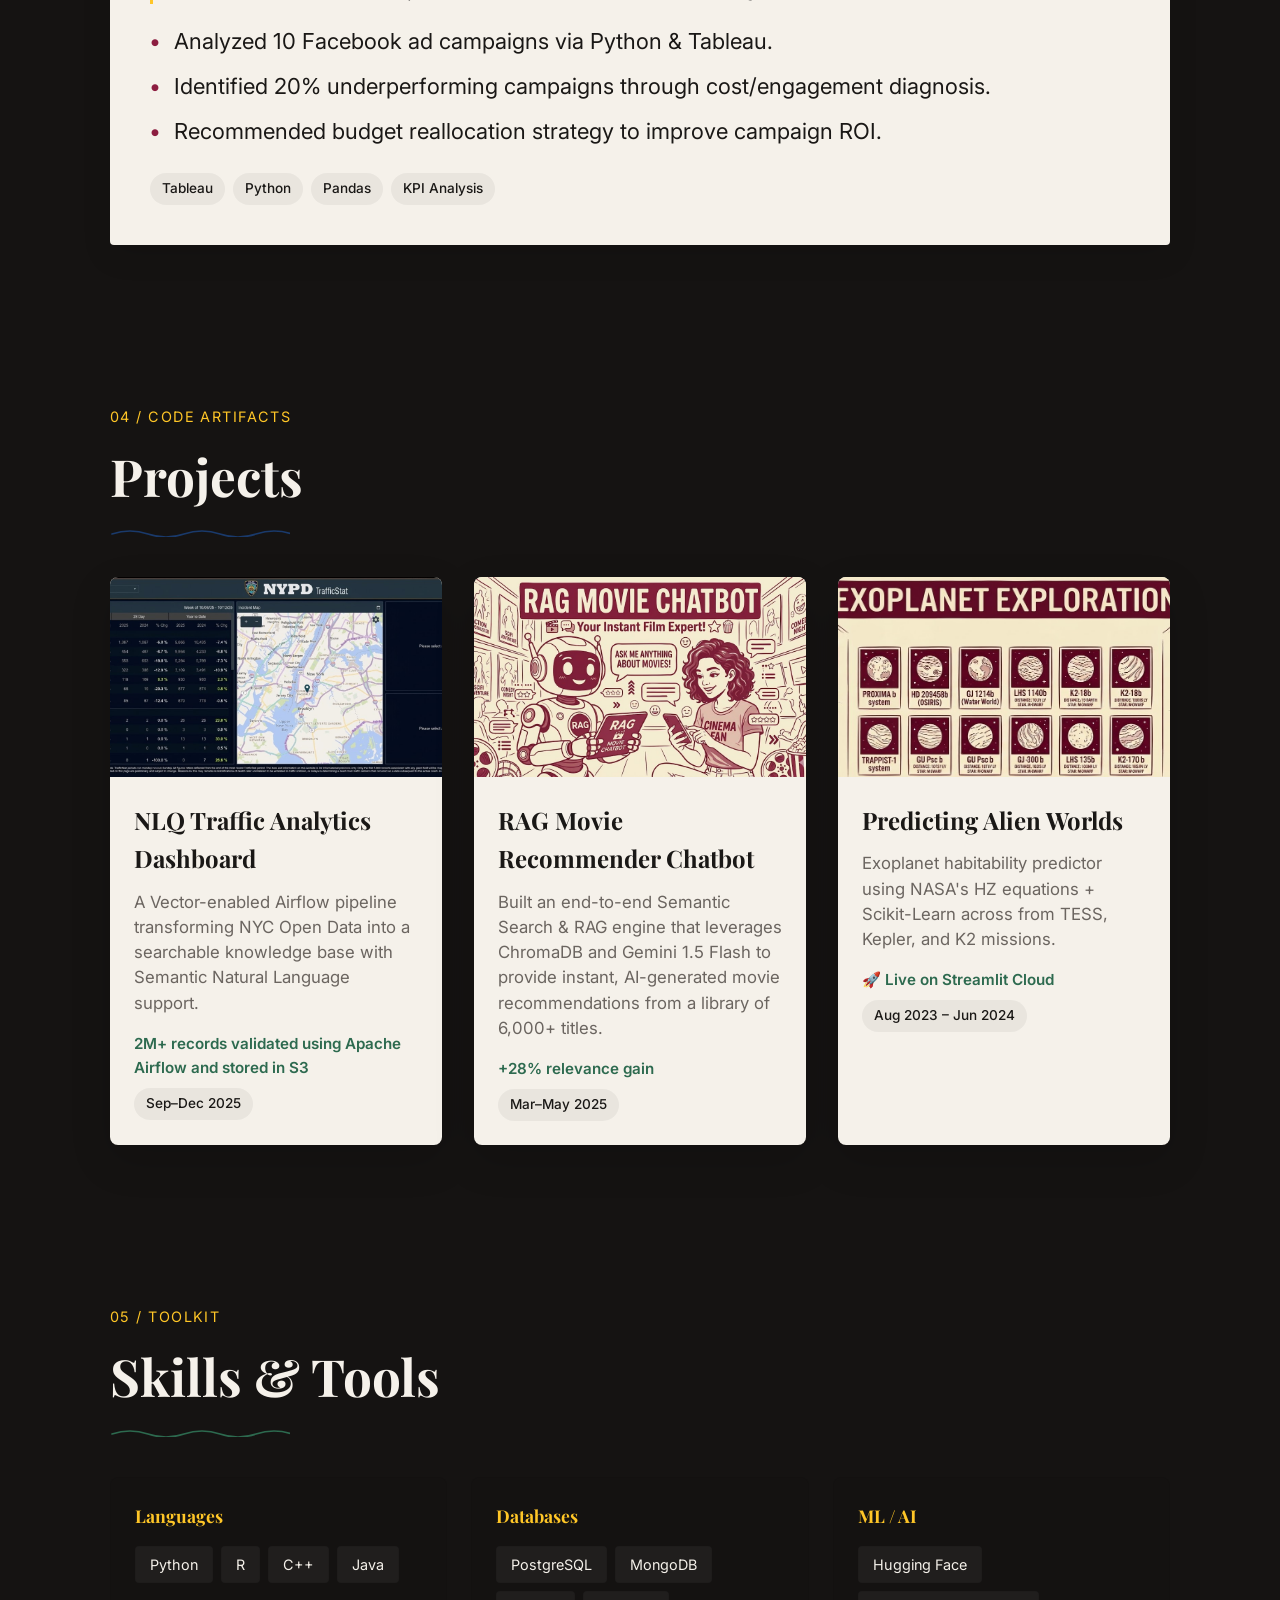
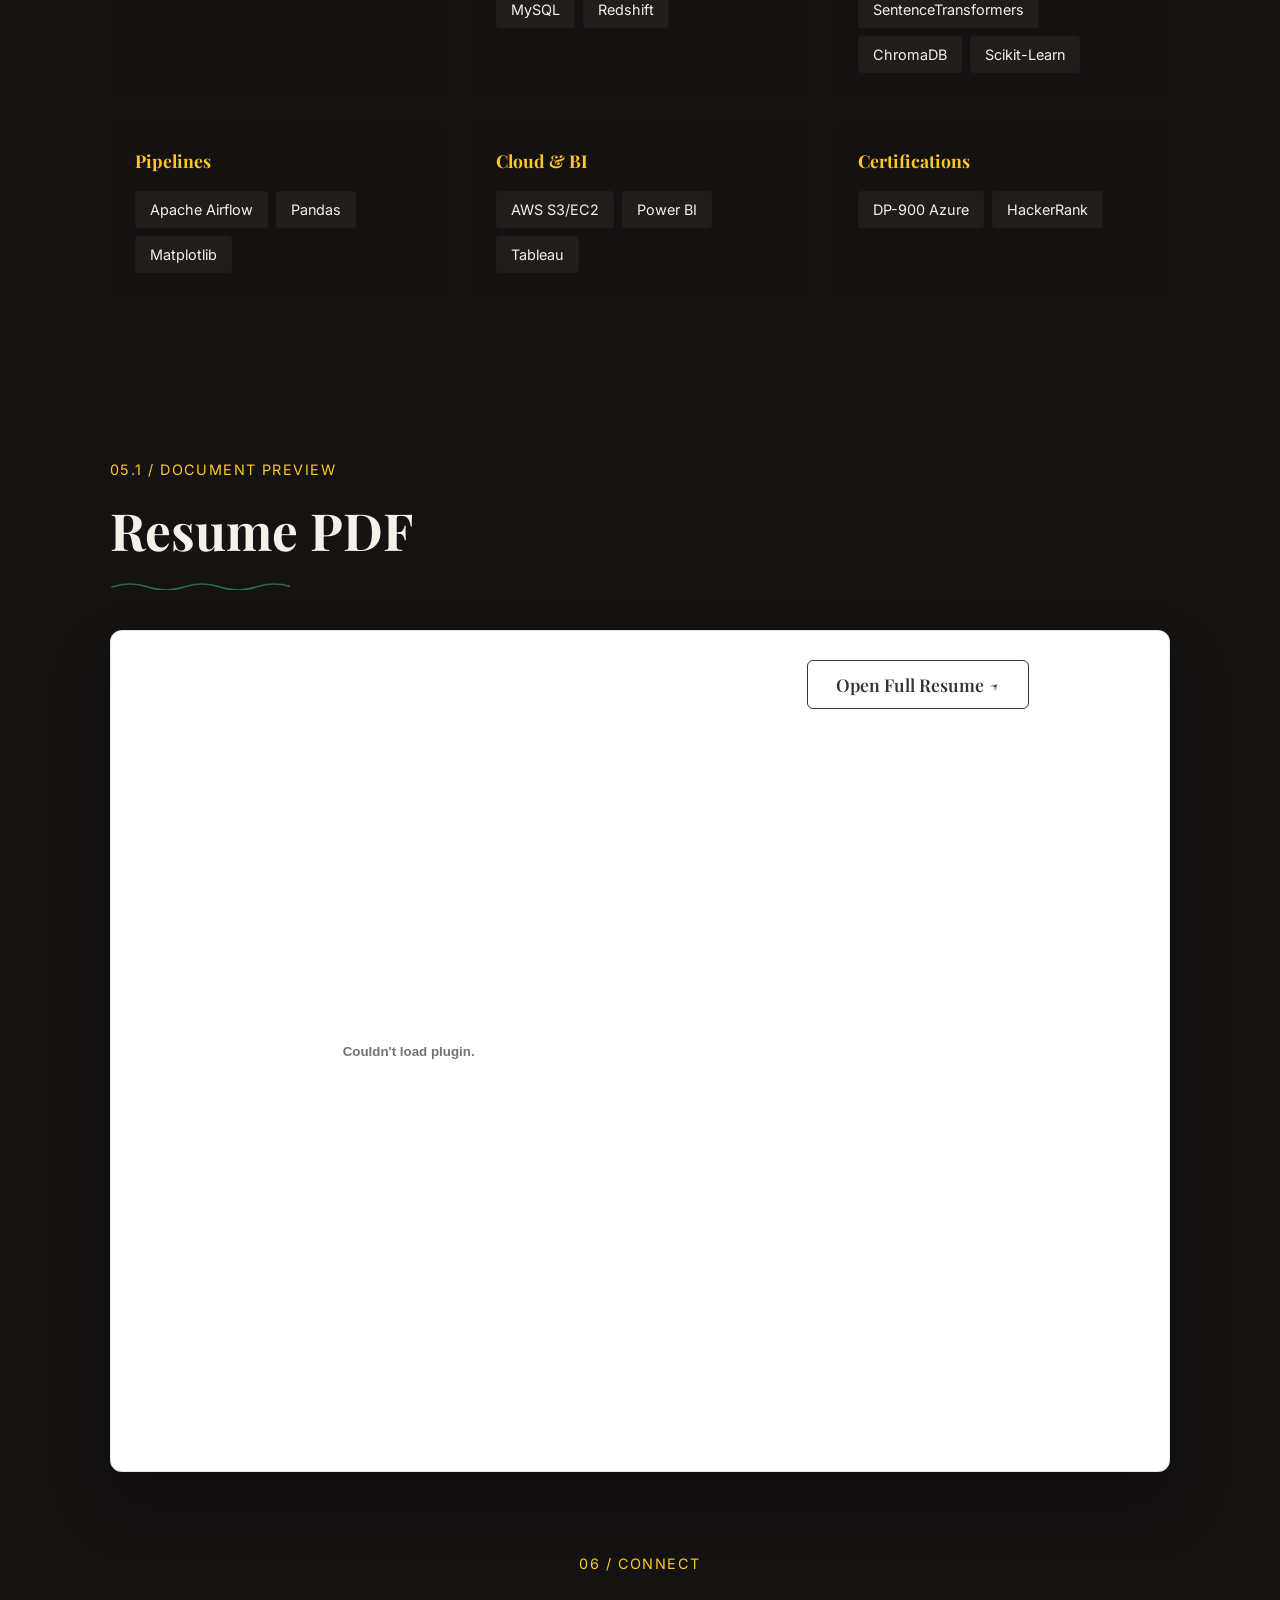
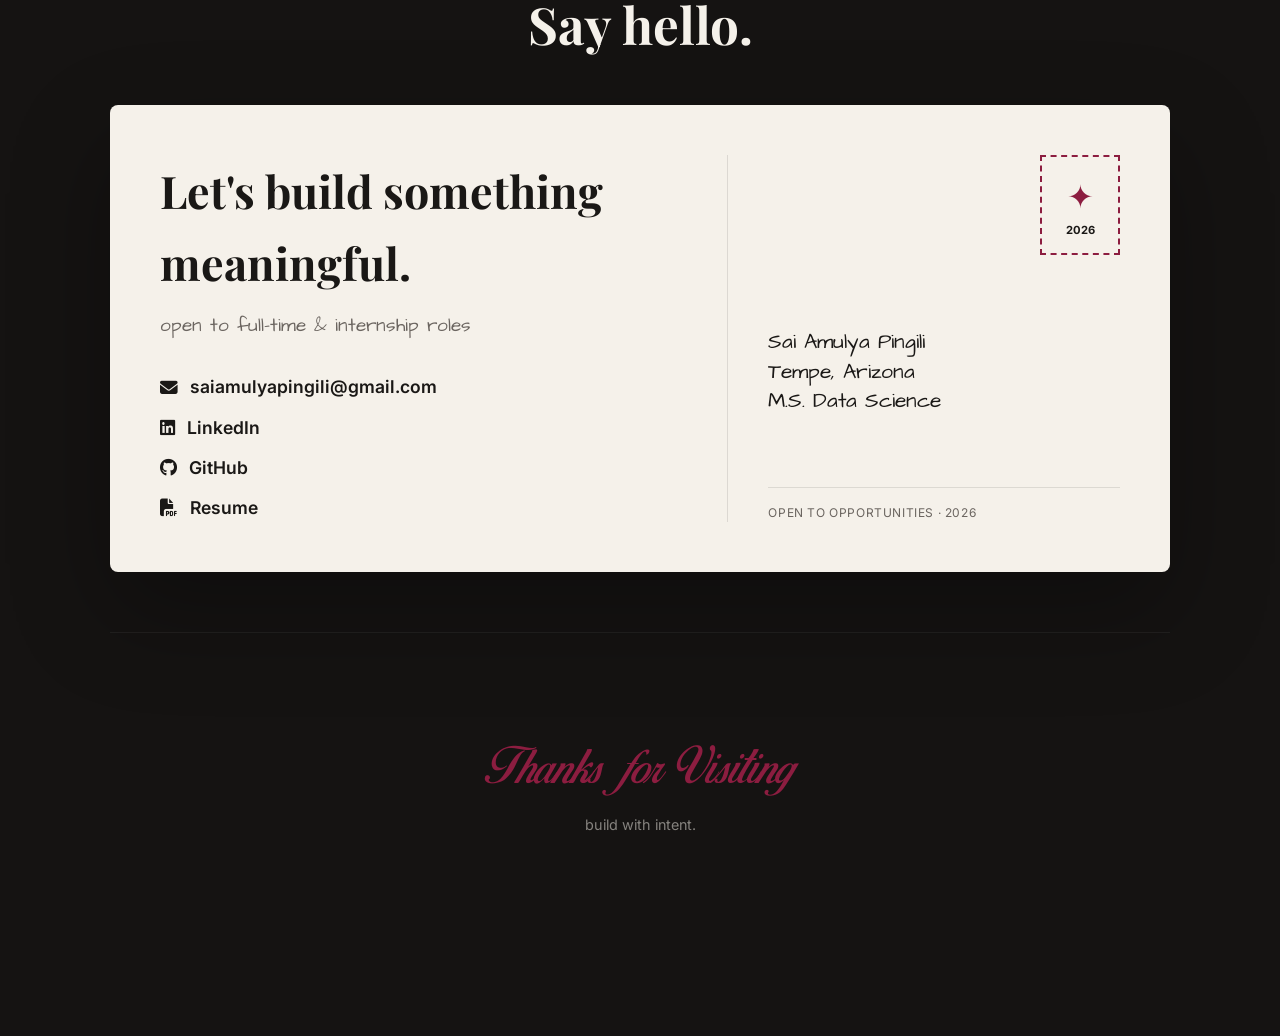
==== commit d705039f: "update 1" ====
--- a/index.html
+++ b/index.html
@@ -124,8 +124,8 @@
           </div>
           <div class="nb-name">Sai Amulya Pingili</div>
           <div class="nb-role">AI Data Scientist</div>
-          <div class="nb-headline">AI can write the code but <br>we still need someone to communicate <em>business to it
-              and understand business.</em></div>
+          <div class="nb-headline">AI can write the code, but <br>we still need someone to communicate <em>business needs to it 
+              and understand the business.</em></div>
           <div class="nb-tagline">Tempe, Arizona &nbsp;·&nbsp; open to opportunities</div>
         </div>
 
@@ -170,8 +170,9 @@
 
           <div class="hero-btns">
             <a href="https://linkedin.com/in/amulyapingili/" target="_blank" class="btn btn-ghost">LinkedIn</a>
-            <a href="AmulyaPingili_Resume.pdf" target="_blank" class="btn btn-ghost"
-              style="border-style:dashed">Resume</a>
+            <a href="AmulyaPingili_Resume.pdf" target="_blank" class="btn btn-ghost">
+              <i class="fas fa-file-pdf"></i> Resume
+            </a>
           </div>
         </div>
       </div>
@@ -369,6 +370,24 @@
       </div>
     </section>
 
+    <!-- ── RESUME VIEWER ── -->
+    <section class="section" id="resume">
+      <div class="sec-header">
+        <span class="sec-num">05.1 / document preview</span>
+        <div class="sec-title">Resume PDF</div>
+        <svg class="squig" viewBox="0 0 180 9" fill="none">
+          <path d="M2 6 q18-6 36 0 q18 6 36 0 q18-6 36 0 q18 6 36 0 q18-6 36 0" stroke="#2d6a4f" stroke-width="1.7"
+            fill="none" stroke-linecap="round" />
+        </svg>
+      </div>
+      <div class="notebook-card" style="padding: 20px; background: white; border: 1px solid rgba(0,0,0,0.1); margin-top: 20px;">
+        <embed src="AmulyaPingili_Resume.pdf" type="application/pdf" width="100%" height="800px" />
+        <div style="text-align: center; margin-top: 20px; font-family: var(--hand); font-size: 1.2rem;">
+          <a href="AmulyaPingili_Resume.pdf" target="_blank" class="btn btn-ghost" style="color: #333; border-color: #333;">Open Full Resume ↗</a>
+        </div>
+      </div>
+    </section>
+
     <!-- ── CONTACT POSTCARD ── -->
     <div class="contact-wrap" id="contact">
       <div class="sec-header" style="text-align:center">
@@ -377,7 +396,7 @@
       </div>
       <div class="postcard">
         <div class="pc-left">
-          <div class="pc-title">Let's build meaningful.</div>
+          <div class="pc-title">Let's build something meaningful.</div>
           <div class="pc-sub">open to full-time & internship roles</div>
           <div class="pc-links">
             <a href="mailto:saiamulyapingili@gmail.com" class="pc-link">
--- a/index.css
+++ b/index.css
@@ -14,6 +14,10 @@
   --serif:    'Playfair Display', serif;
   --sans:     'Inter', sans-serif;
   --nav-bg:   rgba(21, 19, 18, 0.9);
+  --text-main: var(--surface);
+  --text-sec:  rgba(245,241,234,.7);
+  --ghost-clr: #fff;
+  --pill-bg:   rgba(255,255,255,.05);
 }
 
 body.light-mode {
@@ -25,6 +29,10 @@
   --muted:    #5a5550;
   --grid:     rgba(0,0,0,0.035);
   --nav-bg:   rgba(253, 251, 247, 0.9);
+  --text-main: var(--ink);
+  --text-sec:  var(--muted);
+  --ghost-clr: var(--maroon);
+  --pill-bg:   rgba(0,0,0,0.04);
 }
 
 @font-face {
@@ -38,11 +46,11 @@
   background: var(--bg);
   font-family: var(--sans);
   font-size: 22px;
-  color: var(--surface);
+  color: var(--text-main);
   line-height: 1.6;
   overflow-x: hidden;
   opacity: 0;
-  transition: opacity .7s ease, background-color 0.4s;
+  transition: opacity .7s ease, background-color 0.4s, color 0.4s;
 }
 body.loaded { opacity: 1; }
 
@@ -200,7 +208,7 @@
   padding: 16px; border-radius: 8px;
 }
 .sp-num { display: block; font-family: var(--serif); font-size: 1.8rem; color: var(--gold); }
-.sp-lbl { font-size: .85rem; color: rgba(255,255,255,.5); }
+.sp-lbl { font-size: .85rem; color: var(--text-sec); }
 
 .hero-btns { display: flex; gap: 12px; flex-wrap: wrap; }
 .btn {
@@ -209,15 +217,19 @@
   transition: all .2s;
 }
 .btn-primary { background: var(--maroon); color: #fff; }
-.btn-ghost { border: 1px solid rgba(255,255,255,.3); color: #fff; }
-.btn-ghost:hover { background: rgba(255,255,255,.05); border-color: rgba(255,255,255,.5); }
+.btn-ghost { border: 1px solid var(--ghost-clr); color: var(--ghost-clr); }
+.btn-ghost:hover { background: rgba(140,29,64,0.05); border-color: var(--maroon); }
 .btn:hover { transform: translateY(-2px); opacity: 0.9; }
 
 /* ── SECTIONS ── */
 .section { padding: 80px 0; }
 .sec-header { margin-bottom: 40px; }
 .sec-num { font-size: .9rem; color: var(--gold); text-transform: uppercase; letter-spacing: .1em; display: block; margin-bottom: 8px; }
-.sec-title { font-family: var(--serif); font-size: 3.2rem; font-weight: 700; }
+.sec-title { 
+  font-family: var(--serif); font-size: 3.2rem; font-weight: 700; 
+  color: var(--text-main);
+}
+body.light-mode .sec-title { color: var(--maroon); }
 .squig { width: 180px; display: block; margin-top: 10px; }
 
 /* ── EDUCATION / EXP CARDS ── */
@@ -265,10 +277,11 @@
 
 /* ── SKILLS ── */
 .skills-grid { display: grid; grid-template-columns: repeat(auto-fit, minmax(250px, 1fr)); gap: 24px; }
-.sg { background: rgba(255,255,255,.03); padding: 24px; border-radius: 8px; border: 1px solid rgba(255,255,255,.05); }
+.sg { background: rgba(0,0,0,.03); padding: 24px; border-radius: 8px; border: 1px solid var(--grid); }
+body.light-mode .sg { background: var(--surface); box-shadow: 0 4px 12px rgba(0,0,0,0.05); }
 .sg-head { font-family: var(--serif); color: var(--gold); display: block; margin-bottom: 16px; font-size: 1.1rem; font-weight: 700; }
 .pills { display: flex; flex-wrap: wrap; gap: 8px; }
-.pill { background: rgba(255,255,255,.05); padding: 6px 14px; border-radius: 4px; font-size: .9rem; }
+.pill { background: var(--pill-bg); color: var(--text-main); padding: 6px 14px; border-radius: 4px; font-size: .9rem; border: 1px solid var(--grid); }
 
 /* ── CONTACT POSTCARD ── */
 .postcard {
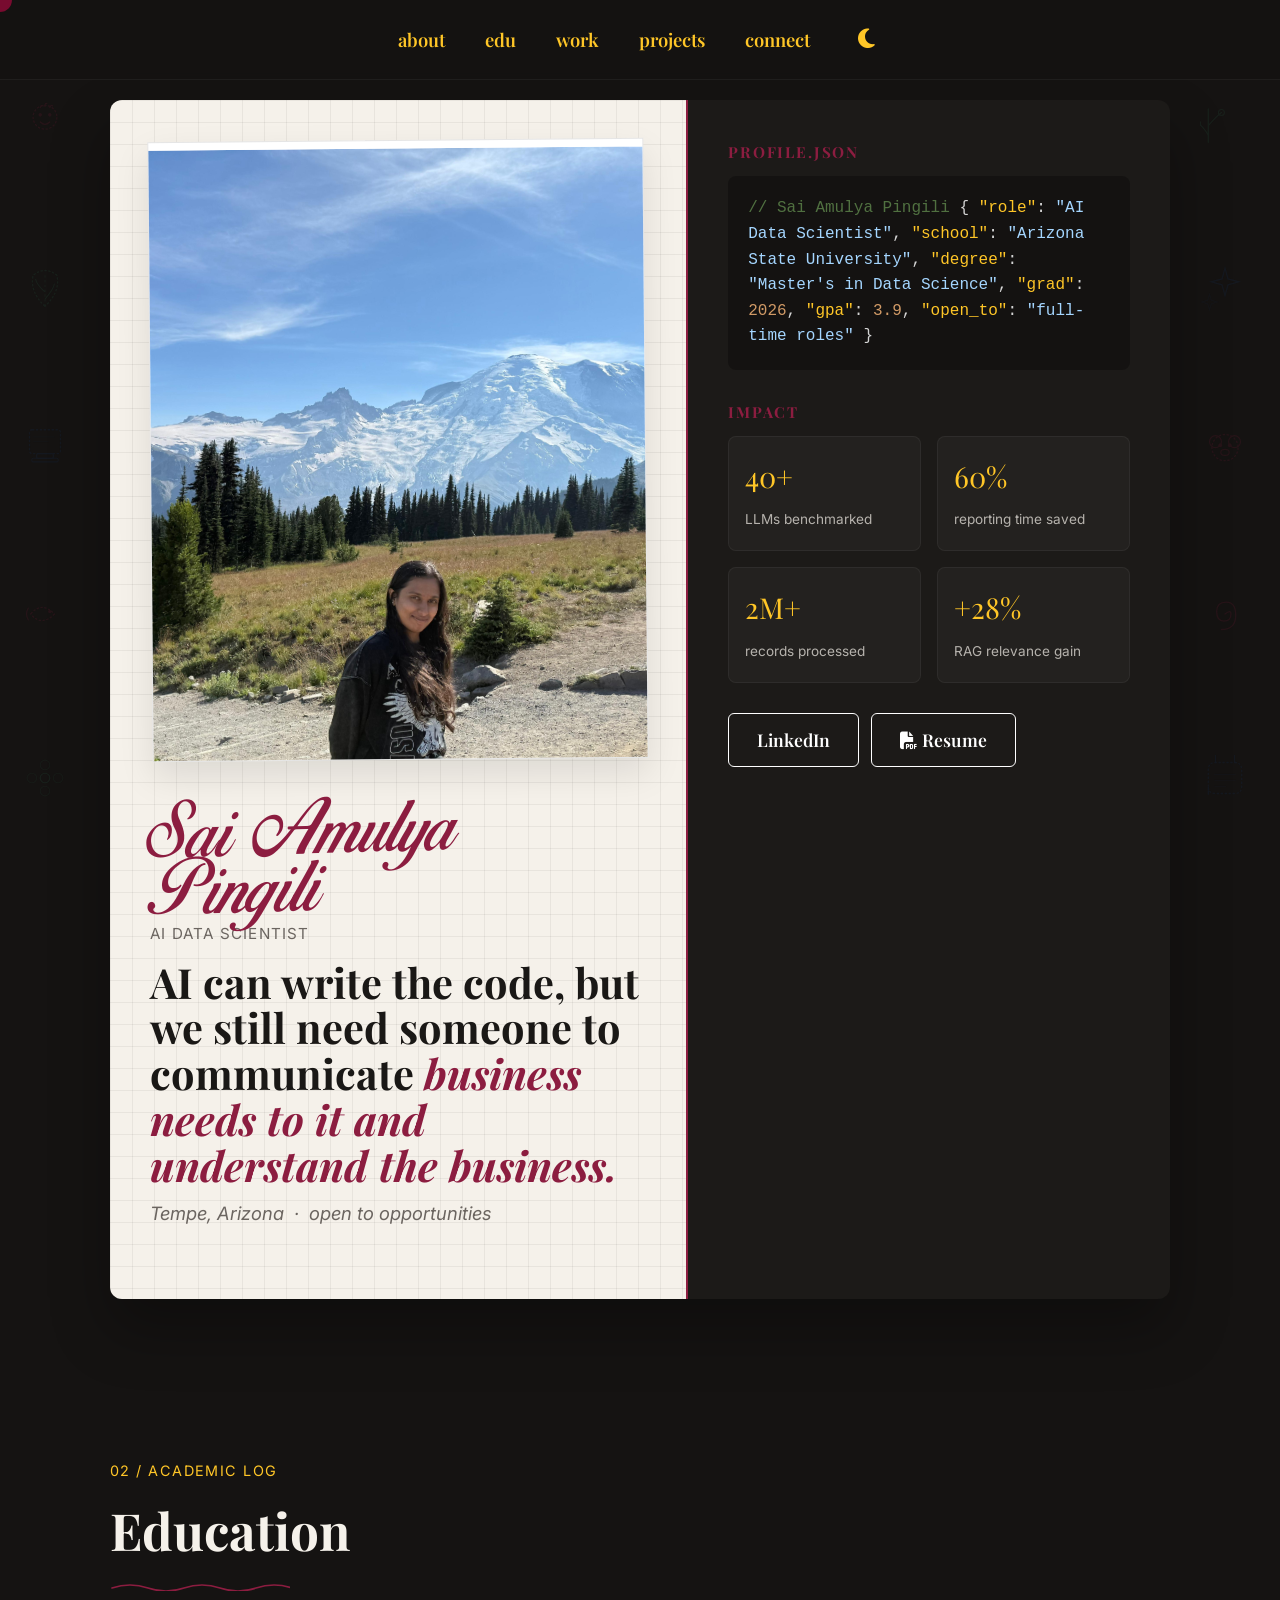
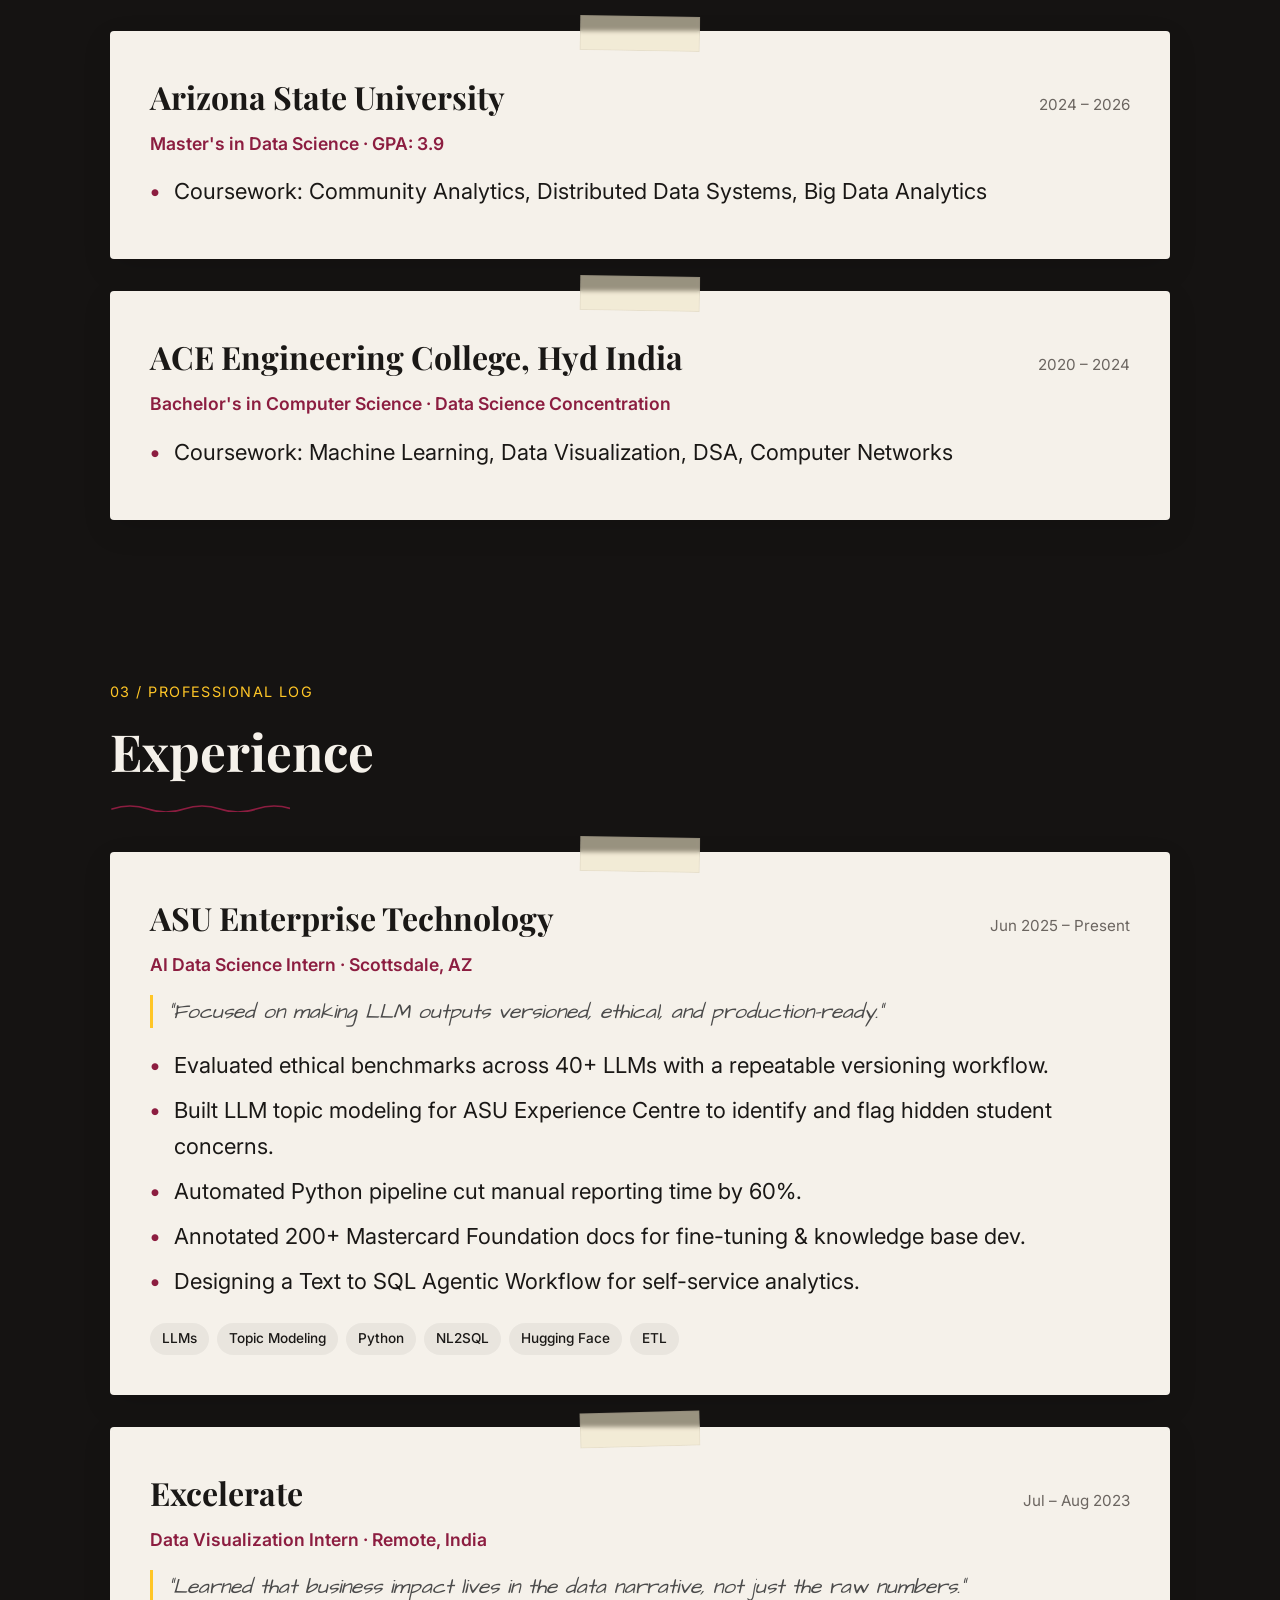
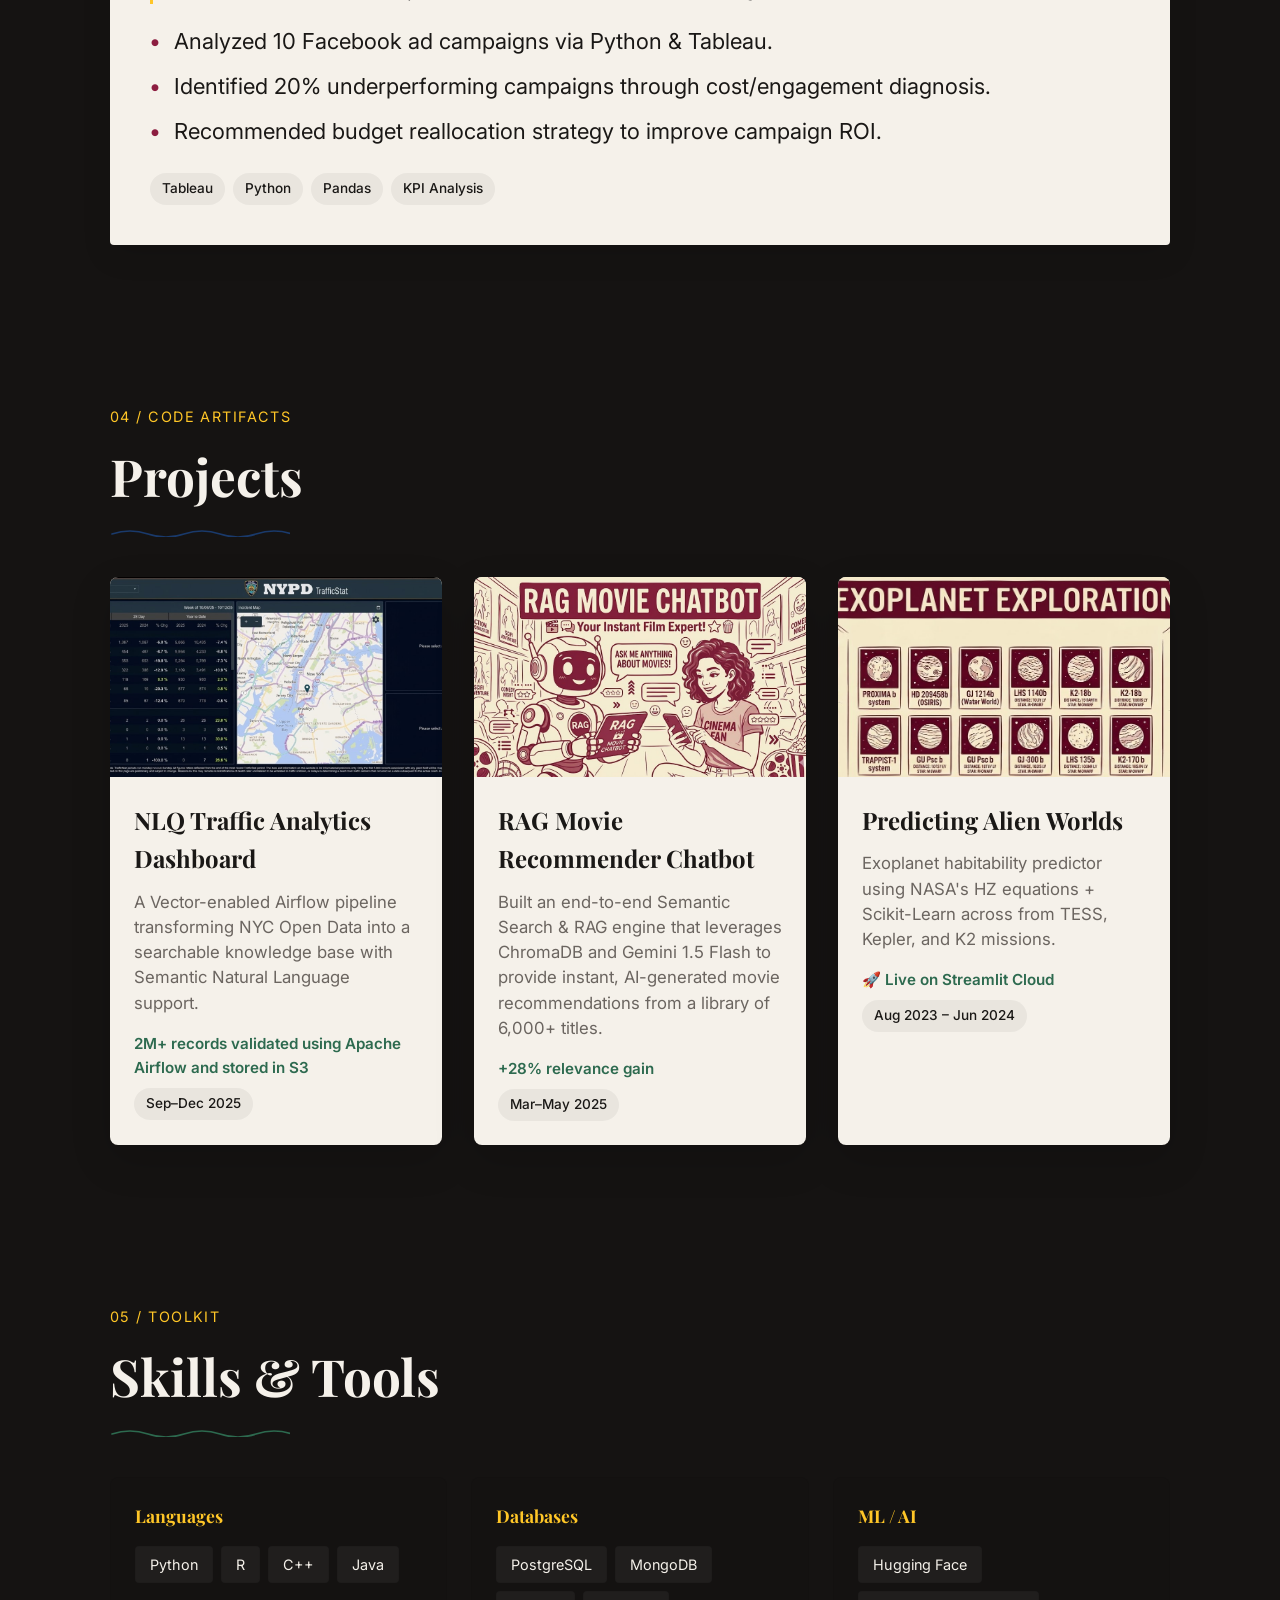
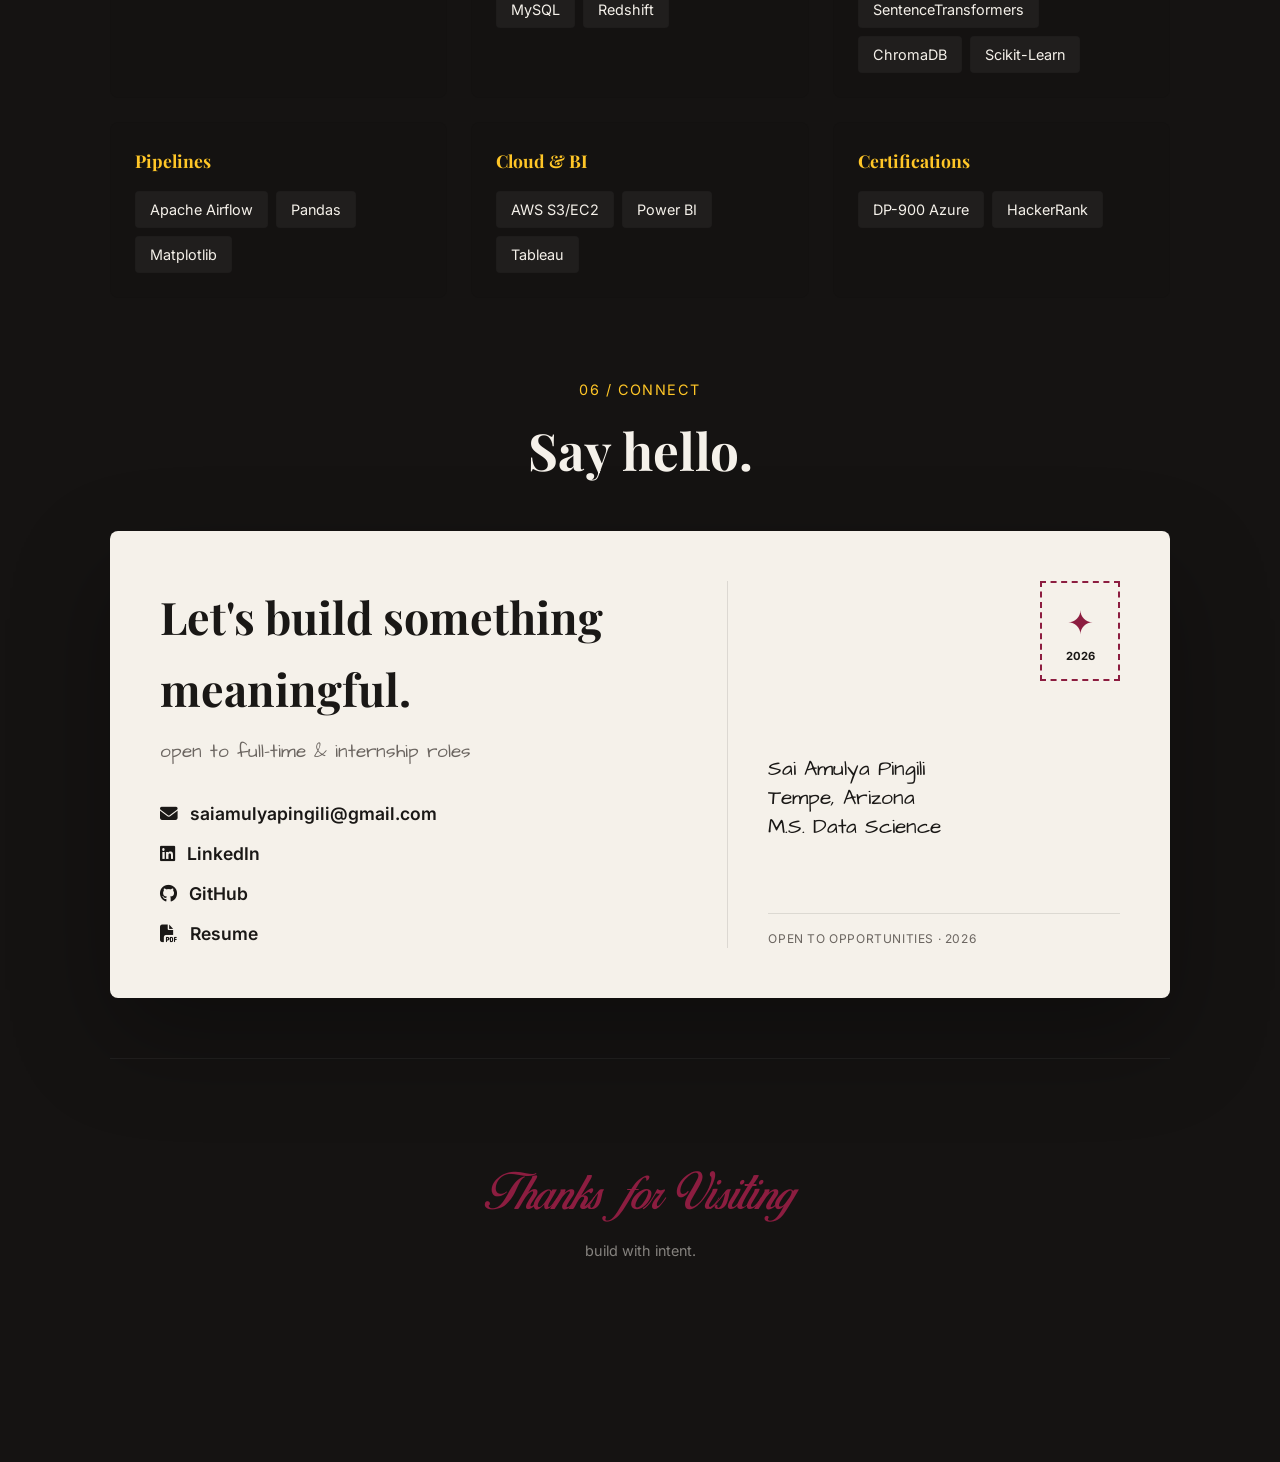
==== commit c92ec608: "update 2" ====
--- a/index.html
+++ b/index.html
@@ -204,7 +204,7 @@
           <div class="tape"></div>
           <div class="exp-top">
             <div class="exp-co">ACE Engineering College, Hyd India</div>
-            <span class="exp-period">Graduated</span>
+            <span class="exp-period">2020 – 2024</span>
           </div>
           <div class="exp-role">Bachelor's in Computer Science · Data Science Concentration</div>
           <ul class="exp-bullets">
@@ -366,24 +366,6 @@
         </div>
         <div class="sg"><span class="sg-head">Certifications</span>
           <div class="pills"><span class="pill">DP-900 Azure</span><span class="pill">HackerRank</span></div>
-        </div>
-      </div>
-    </section>
-
-    <!-- ── RESUME VIEWER ── -->
-    <section class="section" id="resume">
-      <div class="sec-header">
-        <span class="sec-num">05.1 / document preview</span>
-        <div class="sec-title">Resume PDF</div>
-        <svg class="squig" viewBox="0 0 180 9" fill="none">
-          <path d="M2 6 q18-6 36 0 q18 6 36 0 q18-6 36 0 q18 6 36 0 q18-6 36 0" stroke="#2d6a4f" stroke-width="1.7"
-            fill="none" stroke-linecap="round" />
-        </svg>
-      </div>
-      <div class="notebook-card" style="padding: 20px; background: white; border: 1px solid rgba(0,0,0,0.1); margin-top: 20px;">
-        <embed src="AmulyaPingili_Resume.pdf" type="application/pdf" width="100%" height="800px" />
-        <div style="text-align: center; margin-top: 20px; font-family: var(--hand); font-size: 1.2rem;">
-          <a href="AmulyaPingili_Resume.pdf" target="_blank" class="btn btn-ghost" style="color: #333; border-color: #333;">Open Full Resume ↗</a>
         </div>
       </div>
     </section>
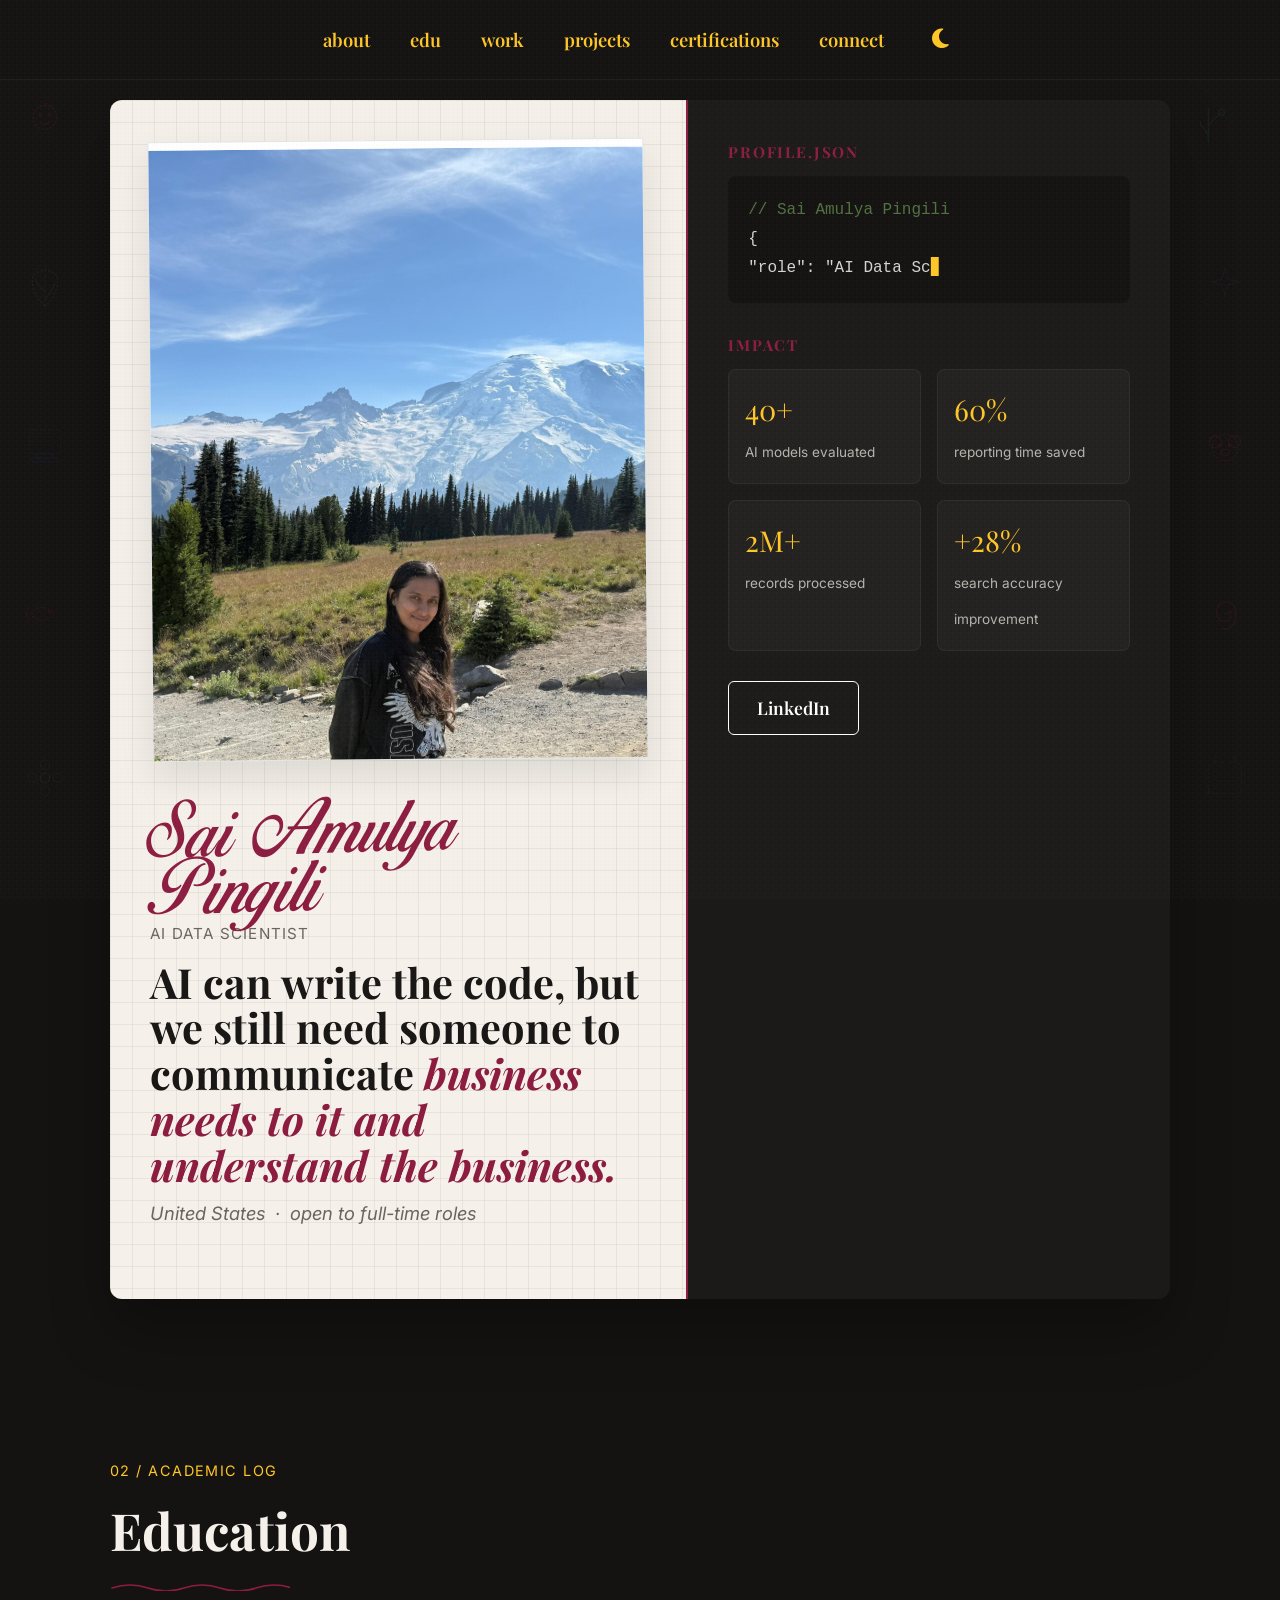
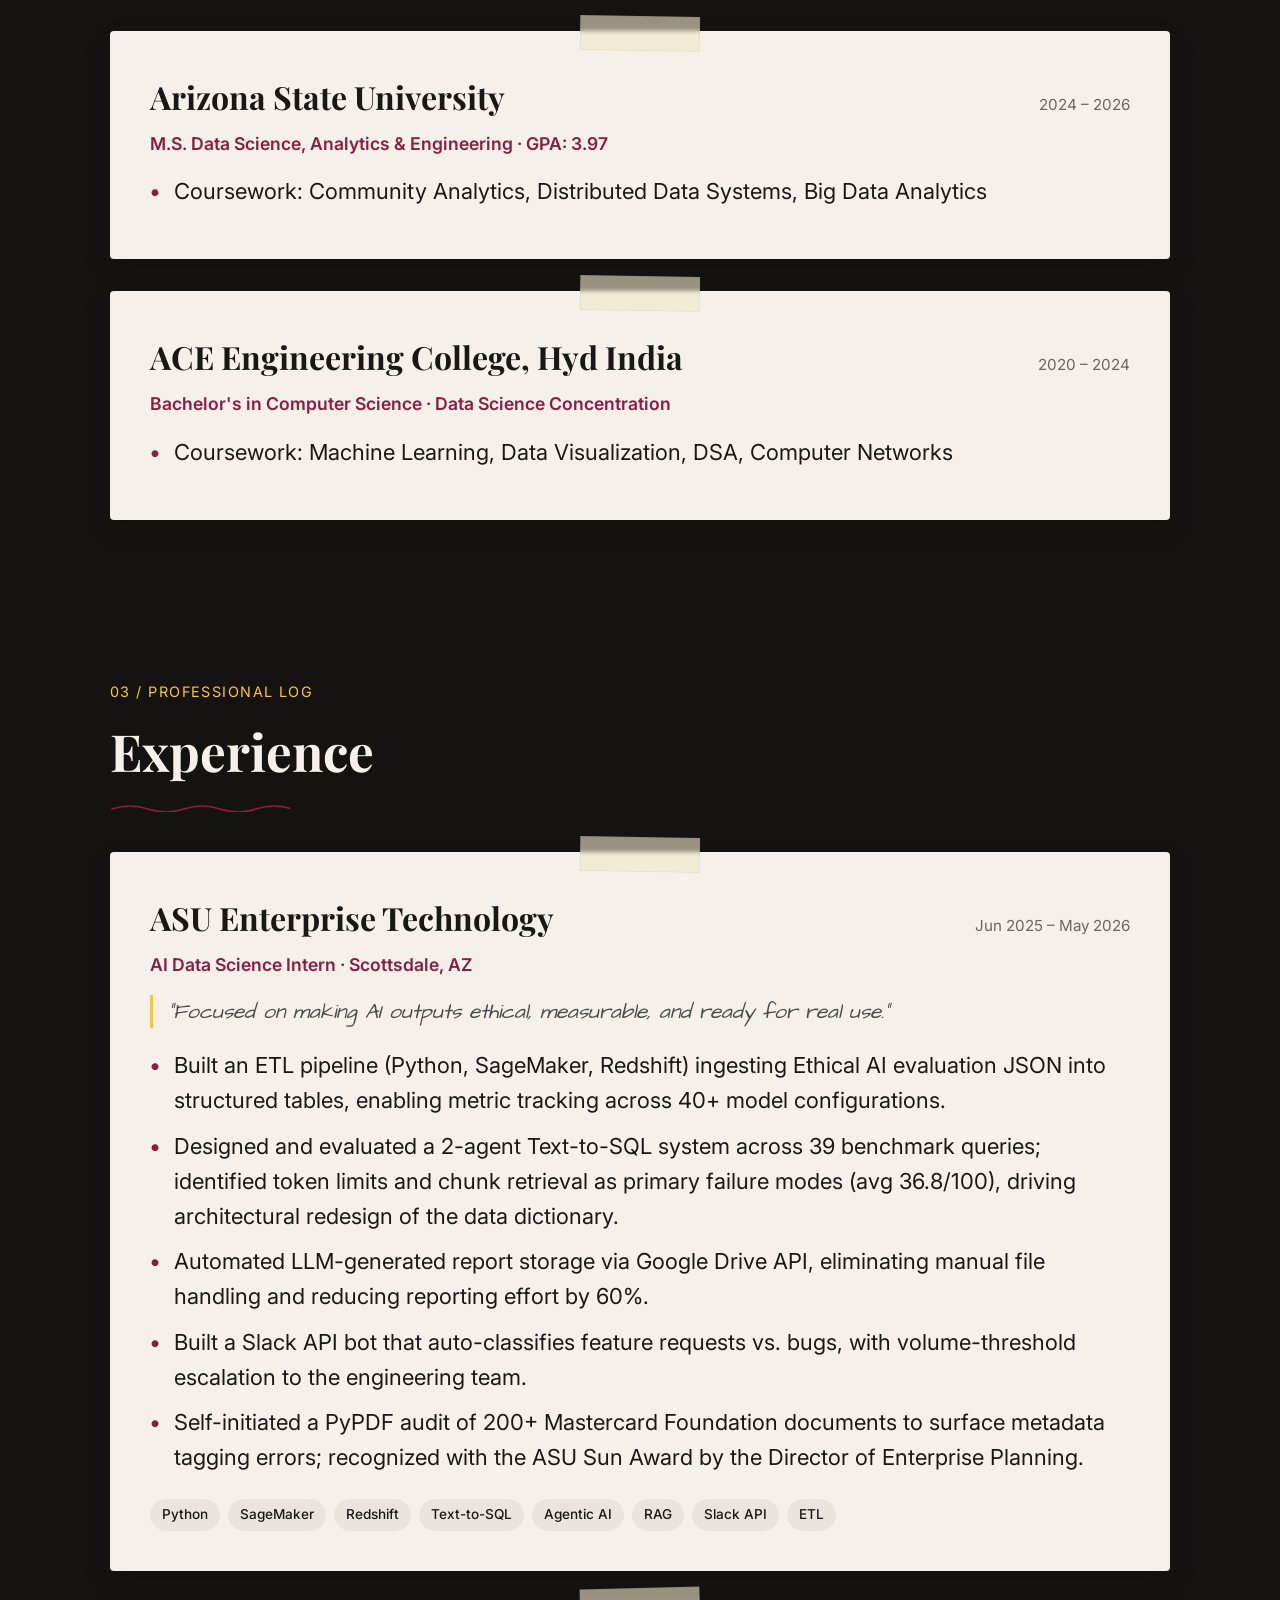
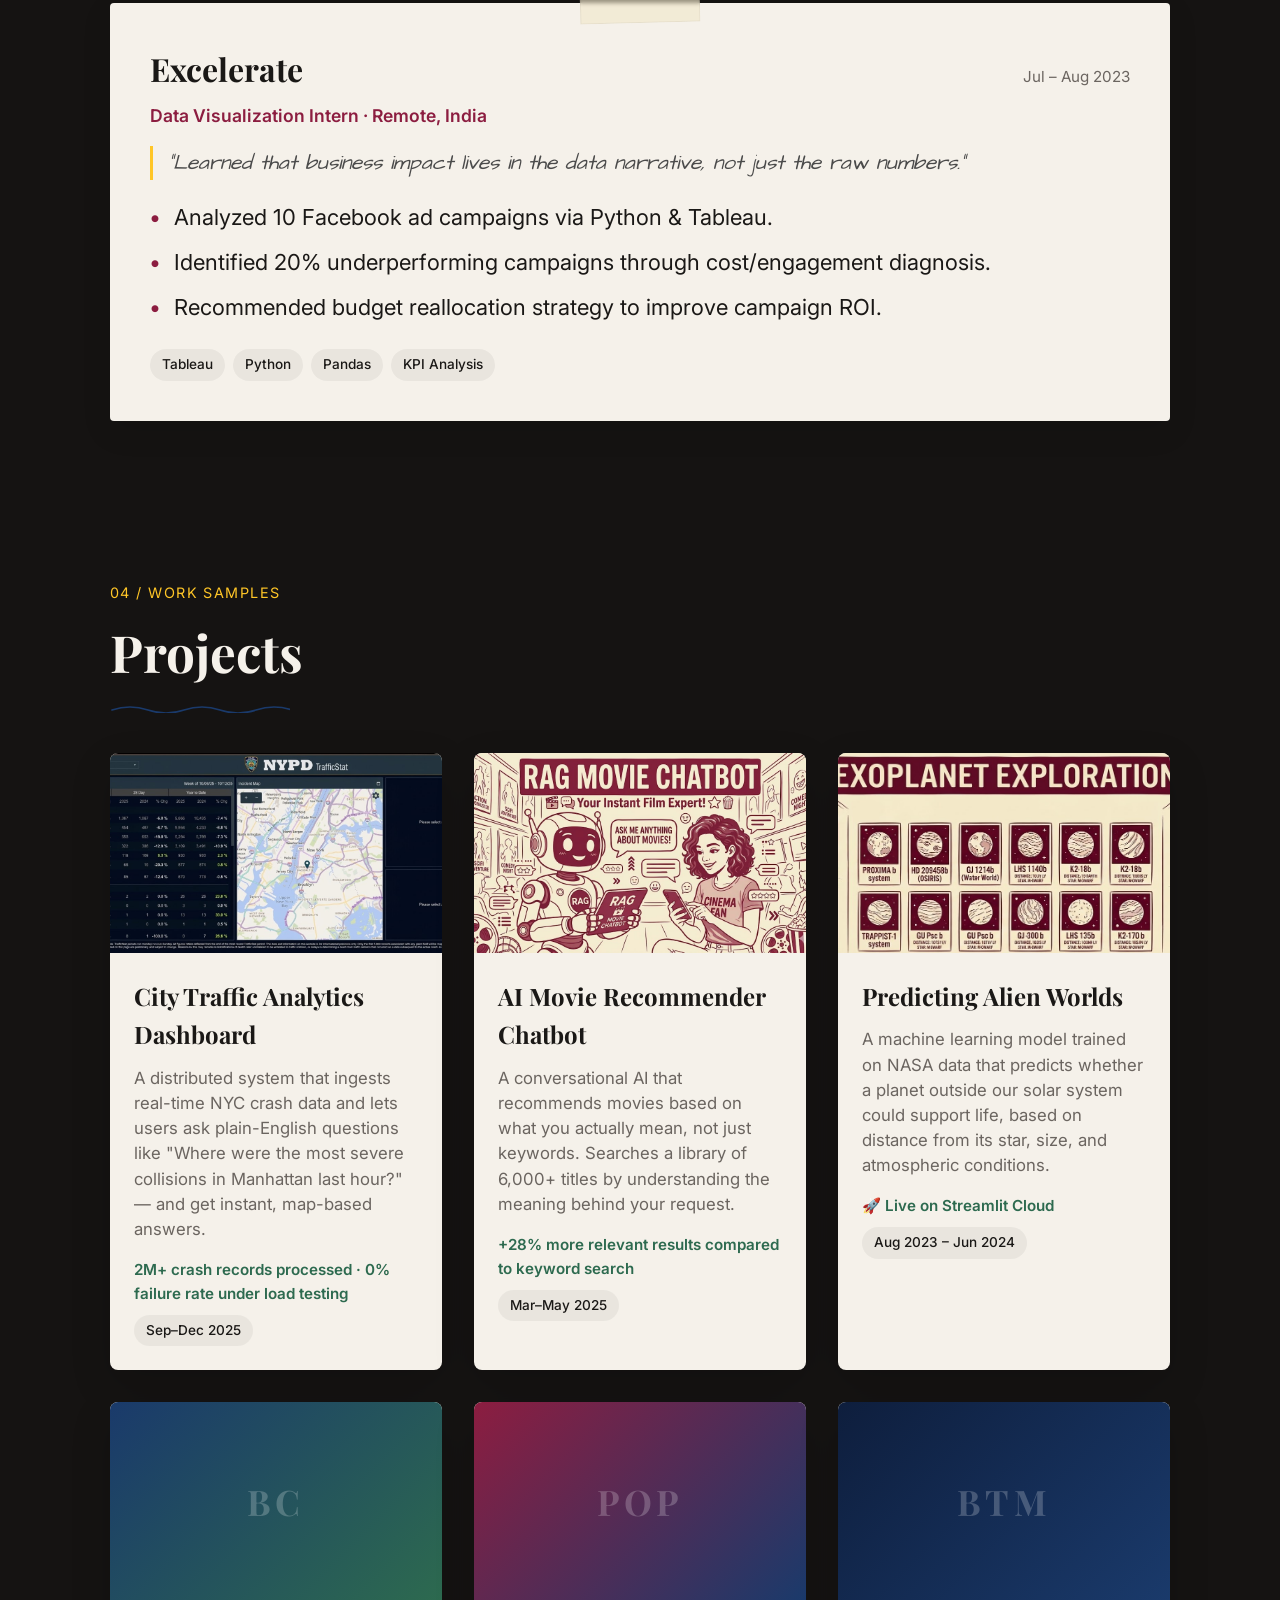
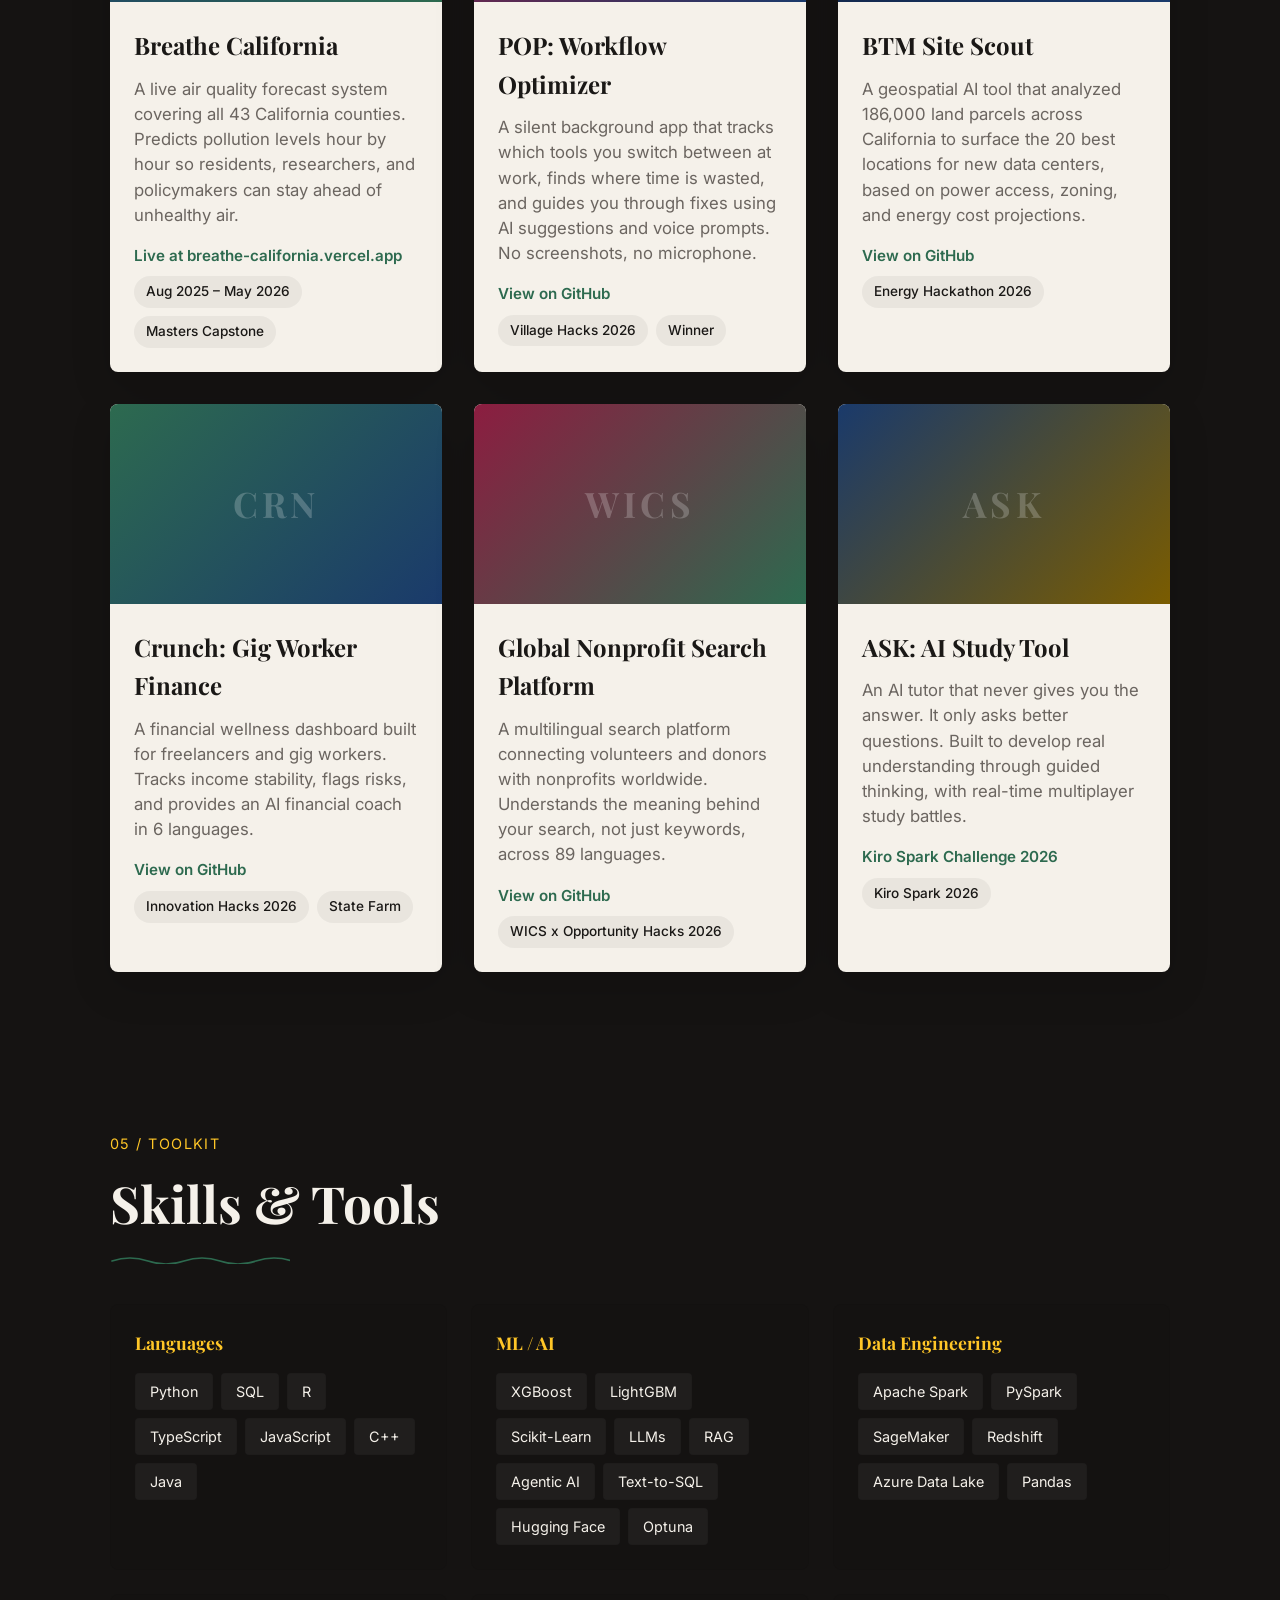
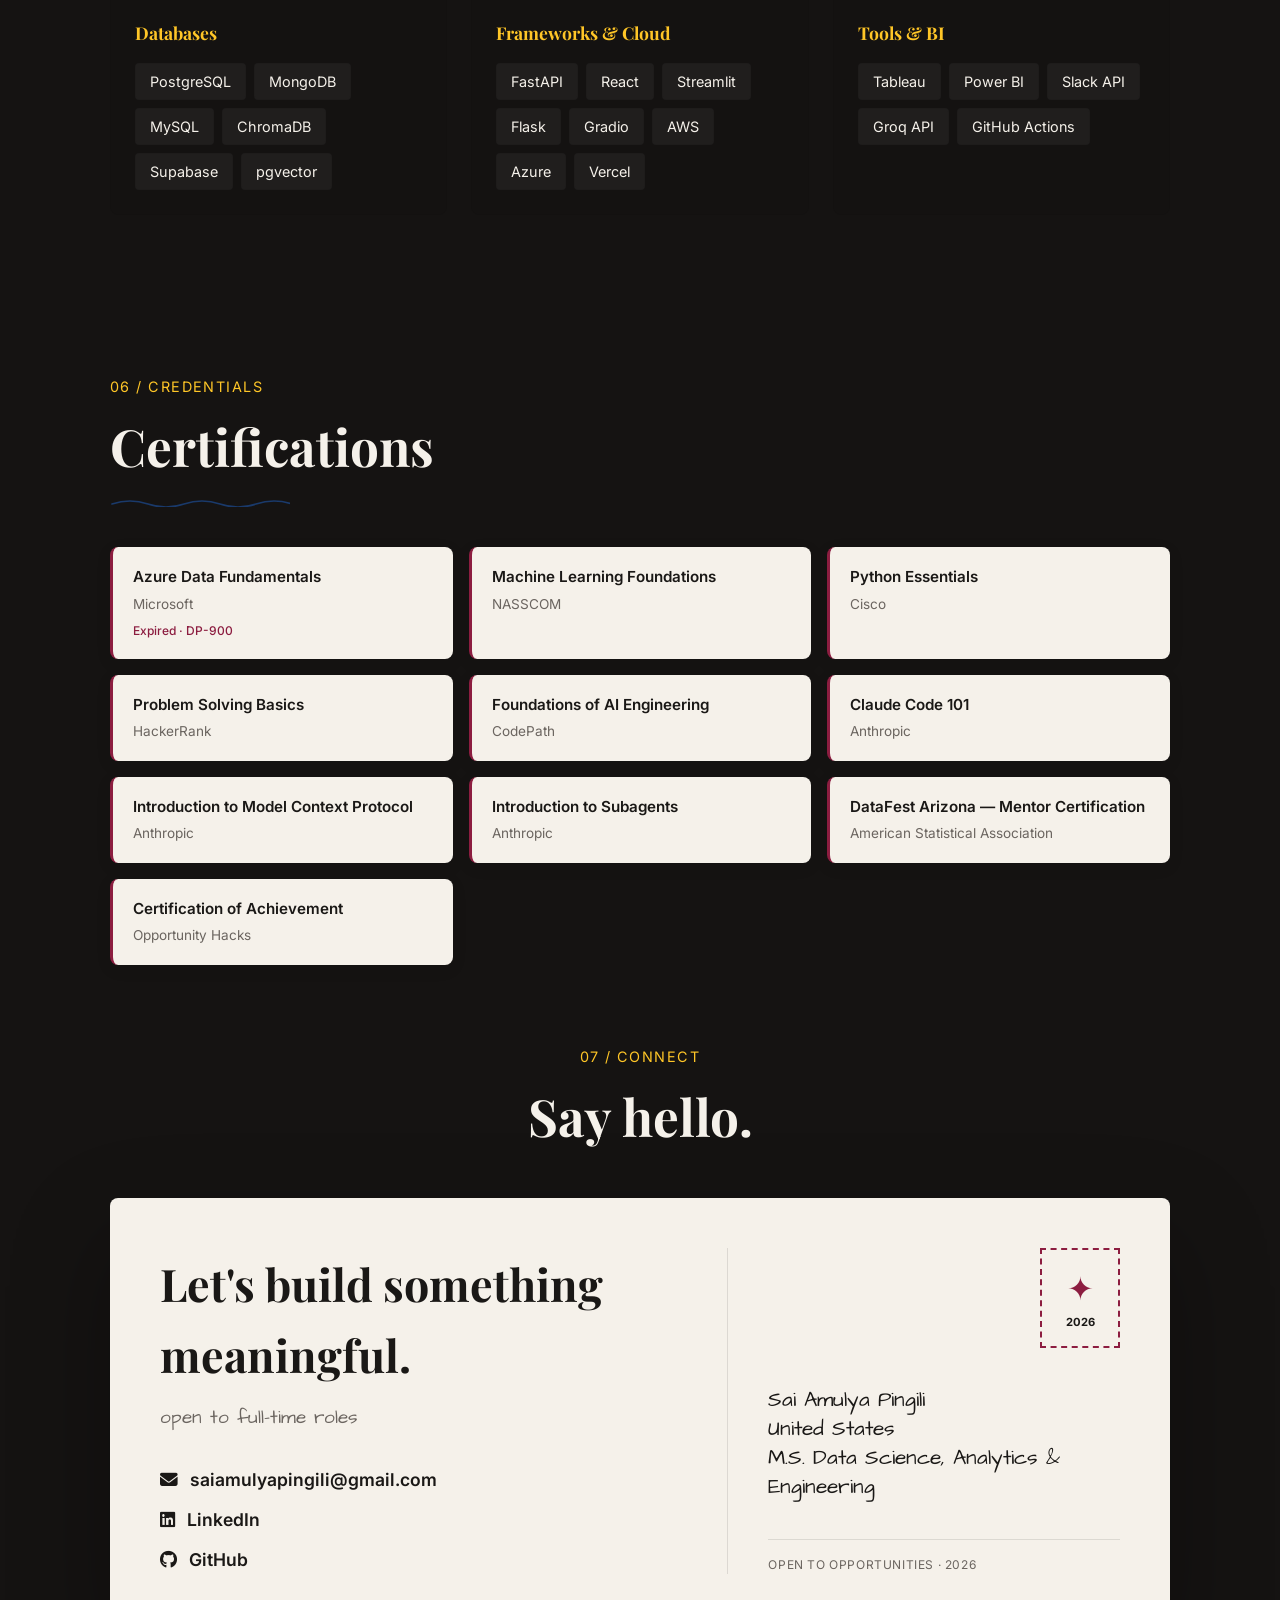
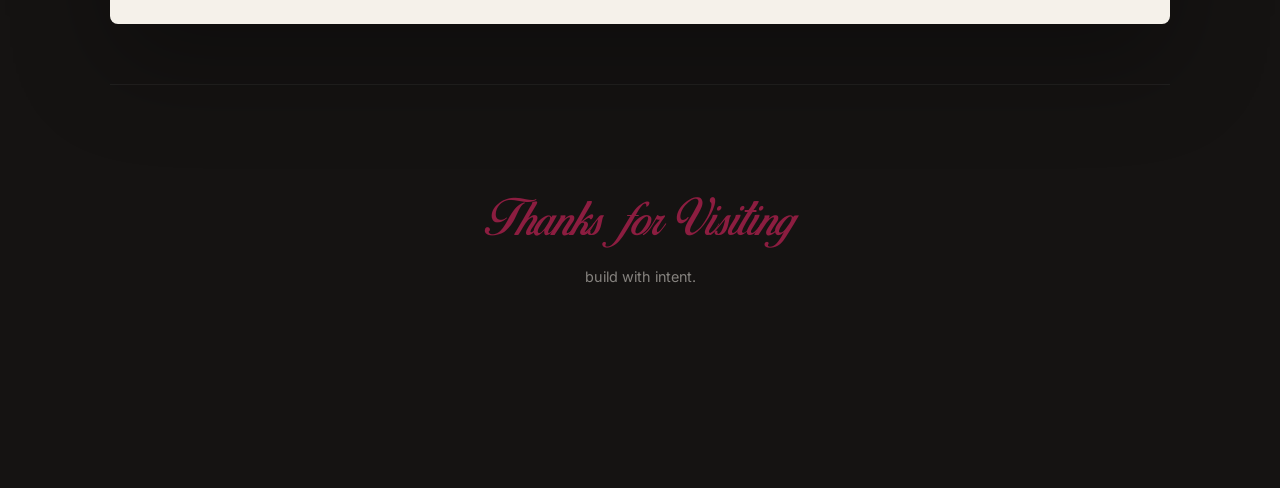
==== commit cf71b3a4: "Revamp portfolio: skills, projects, certifications, cursor cleanup" ====
--- a/index.html
+++ b/index.html
@@ -10,13 +10,19 @@
   <link
     href="https://fonts.googleapis.com/css2?family=Inter:wght@300;400;500;600&family=Playfair+Display:ital,wght@0,700;1,700&family=Architects+Daughter&display=swap"
     rel="stylesheet" />
-  <link rel="stylesheet" href="https://cdnjs.cloudflare.com/ajax/libs/font-awesome/6.4.0/css/all.min.css">
+  <link rel="stylesheet" href="https://cdnjs.cloudflare.com/ajax/libs/font-awesome/6.4.0/css/all.min.css" integrity="sha512-iecdLmaskl7CVkqkXNQ/ZH/XLlvWZOJyj7Yy7tcenmpD1ypASozpmT/E0iPtmFIB46ZmdtAc9eNBvH0H/ZpiBw==" crossorigin="anonymous" referrerpolicy="no-referrer" />
   <link rel="stylesheet" href="index.css">
+  <script async src="https://www.googletagmanager.com/gtag/js?id=G-B8JYTPPT6R"></script>
+  <script>
+    window.dataLayer = window.dataLayer || [];
+    function gtag(){dataLayer.push(arguments);}
+    gtag('js', new Date());
+    gtag('config', 'G-B8JYTPPT6R');
+  </script>
 </head>
 
 <body>
   <div class="grain"></div>
-  <div class="cursor" id="cur"></div>
 
   <!-- ── SIDE DOODLES ── -->
   <div class="side-doodles left">
@@ -103,6 +109,7 @@
       <a href="#edu" class="nav-link">edu</a>
       <a href="#exp" class="nav-link">work</a>
       <a href="#projects" class="nav-link">projects</a>
+      <a href="#certs" class="nav-link">certifications</a>
       <a href="#contact" class="nav-link">connect</a>
       <button id="theme-toggle" class="theme-btn" aria-label="Toggle Theme">
         <i class="fas fa-moon"></i>
@@ -124,26 +131,17 @@
           </div>
           <div class="nb-name">Sai Amulya Pingili</div>
           <div class="nb-role">AI Data Scientist</div>
-          <div class="nb-headline">AI can write the code, but <br>we still need someone to communicate <em>business needs to it 
+          <div class="nb-headline">AI can write the code, but <br>we still need someone to communicate <em>business
+              needs to it
               and understand the business.</em></div>
-          <div class="nb-tagline">Tempe, Arizona &nbsp;·&nbsp; open to opportunities</div>
+          <div class="nb-tagline">United States &nbsp;·&nbsp; open to full-time roles</div>
         </div>
 
         <!-- RIGHT: terminal dark panel -->
         <div class="nb-right">
           <div>
             <div class="term-label">profile.json</div>
-            <div class="term-block">
-              <span class="t-cmnt">// Sai Amulya Pingili</span>
-              {
-              <span class="t-key">"role"</span>: <span class="t-str">"AI Data Scientist"</span>,
-              <span class="t-key">"school"</span>: <span class="t-str">"Arizona State University"</span>,
-              <span class="t-key">"degree"</span>: <span class="t-str">"Master's in Data Science"</span>,
-              <span class="t-key">"grad"</span>: <span class="t-num">2026</span>,
-              <span class="t-key">"gpa"</span>: <span class="t-num">3.9</span>,
-              <span class="t-key">"open_to"</span>: <span class="t-str">"full-time roles"</span>
-              }
-            </div>
+            <div class="term-block" id="profile-json"></div>
           </div>
 
           <div>
@@ -151,7 +149,7 @@
             <div class="stat-row">
               <div class="stat-pill">
                 <span class="sp-num">40+</span>
-                <span class="sp-lbl">LLMs benchmarked</span>
+                <span class="sp-lbl">AI models evaluated</span>
               </div>
               <div class="stat-pill">
                 <span class="sp-num">60%</span>
@@ -163,16 +161,13 @@
               </div>
               <div class="stat-pill">
                 <span class="sp-num">+28%</span>
-                <span class="sp-lbl">RAG relevance gain</span>
+                <span class="sp-lbl">search accuracy improvement</span>
               </div>
             </div>
           </div>
 
           <div class="hero-btns">
-            <a href="https://linkedin.com/in/amulyapingili/" target="_blank" class="btn btn-ghost">LinkedIn</a>
-            <a href="AmulyaPingili_Resume.pdf" target="_blank" class="btn btn-ghost">
-              <i class="fas fa-file-pdf"></i> Resume
-            </a>
+            <a href="https://linkedin.com/in/amulyapingili/" target="_blank" rel="noopener noreferrer" class="btn btn-ghost">LinkedIn</a>
           </div>
         </div>
       </div>
@@ -195,7 +190,7 @@
             <div class="exp-co">Arizona State University</div>
             <span class="exp-period">2024 – 2026</span>
           </div>
-          <div class="exp-role">Master's in Data Science · GPA: 3.9</div>
+          <div class="exp-role">M.S. Data Science, Analytics &amp; Engineering · GPA: 3.97</div>
           <ul class="exp-bullets">
             <li>Coursework: Community Analytics, Distributed Data Systems, Big Data Analytics</li>
           </ul>
@@ -230,20 +225,20 @@
           <div class="tape"></div>
           <div class="exp-top">
             <div class="exp-co">ASU Enterprise Technology</div>
-            <span class="exp-period">Jun 2025 – Present</span>
+            <span class="exp-period">Jun 2025 – May 2026</span>
           </div>
           <div class="exp-role">AI Data Science Intern · Scottsdale, AZ</div>
-          <p class="exp-learn">"Focused on making LLM outputs versioned, ethical, and production-ready."</p>
+          <p class="exp-learn">"Focused on making AI outputs ethical, measurable, and ready for real use."</p>
           <ul class="exp-bullets">
-            <li>Evaluated ethical benchmarks across 40+ LLMs with a repeatable versioning workflow.</li>
-            <li>Built LLM topic modeling for ASU Experience Centre to identify and flag hidden student concerns.</li>
-            <li>Automated Python pipeline cut manual reporting time by 60%.</li>
-            <li>Annotated 200+ Mastercard Foundation docs for fine-tuning & knowledge base dev.</li>
-            <li>Designing a Text to SQL Agentic Workflow for self-service analytics.</li>
+            <li>Built an ETL pipeline (Python, SageMaker, Redshift) ingesting Ethical AI evaluation JSON into structured tables, enabling metric tracking across 40+ model configurations.</li>
+            <li>Designed and evaluated a 2-agent Text-to-SQL system across 39 benchmark queries; identified token limits and chunk retrieval as primary failure modes (avg 36.8/100), driving architectural redesign of the data dictionary.</li>
+            <li>Automated LLM-generated report storage via Google Drive API, eliminating manual file handling and reducing reporting effort by 60%.</li>
+            <li>Built a Slack API bot that auto-classifies feature requests vs. bugs, with volume-threshold escalation to the engineering team.</li>
+            <li>Self-initiated a PyPDF audit of 200+ Mastercard Foundation documents to surface metadata tagging errors; recognized with the ASU Sun Award by the Director of Enterprise Planning.</li>
           </ul>
           <div class="chip-row">
-            <span class="chip">LLMs</span><span class="chip">Topic Modeling</span><span class="chip">Python</span>
-            <span class="chip">NL2SQL</span><span class="chip">Hugging Face</span><span class="chip">ETL</span>
+            <span class="chip">Python</span><span class="chip">SageMaker</span><span class="chip">Redshift</span>
+            <span class="chip">Text-to-SQL</span><span class="chip">Agentic AI</span><span class="chip">RAG</span><span class="chip">Slack API</span><span class="chip">ETL</span>
           </div>
         </div>
 
@@ -271,7 +266,7 @@
     <!-- ── PROJECTS ── -->
     <section class="section" id="projects">
       <div class="sec-header">
-        <span class="sec-num">04 / code artifacts</span>
+        <span class="sec-num">04 / work samples</span>
         <div class="sec-title">Projects</div>
         <svg class="squig" viewBox="0 0 180 9" fill="none">
           <path d="M2 6 q18-6 36 0 q18 6 36 0 q18-6 36 0 q18 6 36 0 q18-6 36 0" stroke="#1a3a6b" stroke-width="1.7"
@@ -285,10 +280,9 @@
             <img src="traffic_analytics_dashboard.png" alt="NLQ Traffic Analytics Dashboard">
           </div>
           <div class="proj-body">
-            <div class="proj-title">NLQ Traffic Analytics Dashboard</div>
-            <p class="proj-desc">A Vector-enabled Airflow pipeline transforming NYC Open Data into a searchable
-              knowledge base with Semantic Natural Language support.</p>
-            <div class="proj-metric">2M+ records validated using Apache Airflow and stored in S3</div>
+            <div class="proj-title">City Traffic Analytics Dashboard</div>
+            <p class="proj-desc">A distributed system that ingests real-time NYC crash data and lets users ask plain-English questions like "Where were the most severe collisions in Manhattan last hour?" — and get instant, map-based answers.</p>
+            <div class="proj-metric">2M+ crash records processed · 0% failure rate under load testing</div>
             <div class="chip-row" style="margin-top:8px">
               <span class="chip">Sep–Dec 2025</span>
             </div>
@@ -300,10 +294,9 @@
             <img src="rag_chatbot_thumbnail.jpg" alt="RAG Movie Recommender Chatbot">
           </div>
           <div class="proj-body">
-            <div class="proj-title">RAG Movie Recommender Chatbot</div>
-            <p class="proj-desc">Built an end-to-end Semantic Search & RAG engine that leverages ChromaDB and Gemini 1.5
-              Flash to provide instant, AI-generated movie recommendations from a library of 6,000+ titles.</p>
-            <div class="proj-metric"> +28% relevance gain</div>
+            <div class="proj-title">AI Movie Recommender Chatbot</div>
+            <p class="proj-desc">A conversational AI that recommends movies based on what you actually mean, not just keywords. Searches a library of 6,000+ titles by understanding the meaning behind your request.</p>
+            <div class="proj-metric">+28% more relevant results compared to keyword search</div>
             <div class="chip-row" style="margin-top:8px">
               <span class="chip">Mar–May 2025</span>
             </div>
@@ -316,11 +309,10 @@
           </div>
           <div class="proj-body">
             <div class="proj-title">Predicting Alien Worlds</div>
-            <p class="proj-desc">Exoplanet habitability predictor using NASA's HZ equations + Scikit-Learn across
-              from TESS, Kepler, and K2 missions.</p>
+            <p class="proj-desc">A machine learning model trained on NASA data that predicts whether a planet outside our solar system could support life, based on distance from its star, size, and atmospheric conditions.</p>
 
             <div class="proj-metric">
-              <a href="https://predictingalienworlds-ap24.streamlit.app/" target="_blank"
+              <a href="https://predictingalienworlds-ap24.streamlit.app/" target="_blank" rel="noopener noreferrer"
                 style="text-decoration: none; color: inherit;">
                 🚀 Live on Streamlit Cloud
               </a>
@@ -331,6 +323,92 @@
             </div>
           </div>
         </div>
+
+        <div class="proj-card">
+          <div class="proj-img proj-ph" style="background:linear-gradient(135deg,#1a3a6b,#2d6a4f);">
+            <span class="ph-label">BC</span>
+          </div>
+          <div class="proj-body">
+            <div class="proj-title">Breathe California</div>
+            <p class="proj-desc">A live air quality forecast system covering all 43 California counties. Predicts pollution levels hour by hour so residents, researchers, and policymakers can stay ahead of unhealthy air.</p>
+            <div class="proj-metric"><a href="https://breathe-california.vercel.app" target="_blank" rel="noopener noreferrer" style="text-decoration:none;color:inherit;">Live at breathe-california.vercel.app</a></div>
+            <div class="chip-row" style="margin-top:8px">
+              <span class="chip">Aug 2025 – May 2026</span><span class="chip">Masters Capstone</span>
+            </div>
+          </div>
+        </div>
+
+        <div class="proj-card">
+          <div class="proj-img proj-ph" style="background:linear-gradient(135deg,#8C1D40,#1a3a6b);">
+            <span class="ph-label">POP</span>
+          </div>
+          <div class="proj-body">
+            <div class="proj-title">POP: Workflow Optimizer</div>
+            <p class="proj-desc">A silent background app that tracks which tools you switch between at work, finds where time is wasted, and guides you through fixes using AI suggestions and voice prompts. No screenshots, no microphone.</p>
+            <div class="proj-metric"><a href="https://github.com/bhawan-kumar/Pop" target="_blank" rel="noopener noreferrer" style="text-decoration:none;color:inherit;">View on GitHub</a></div>
+            <div class="chip-row" style="margin-top:8px">
+              <span class="chip">Village Hacks 2026</span><span class="chip">Winner</span>
+            </div>
+          </div>
+        </div>
+
+        <div class="proj-card">
+          <div class="proj-img proj-ph" style="background:linear-gradient(135deg,#0e1e3d,#1a3a6b);">
+            <span class="ph-label">BTM</span>
+          </div>
+          <div class="proj-body">
+            <div class="proj-title">BTM Site Scout</div>
+            <p class="proj-desc">A geospatial AI tool that analyzed 186,000 land parcels across California to surface the 20 best locations for new data centers, based on power access, zoning, and energy cost projections.</p>
+            <div class="proj-metric"><a href="https://github.com/AmulyaPingili/Energy-hackathon" target="_blank" rel="noopener noreferrer" style="text-decoration:none;color:inherit;">View on GitHub</a></div>
+            <div class="chip-row" style="margin-top:8px">
+              <span class="chip">Energy Hackathon 2026</span>
+            </div>
+          </div>
+        </div>
+
+        <div class="proj-card">
+          <div class="proj-img proj-ph" style="background:linear-gradient(135deg,#2d6a4f,#1a3a6b);">
+            <span class="ph-label">CRN</span>
+          </div>
+          <div class="proj-body">
+            <div class="proj-title">Crunch: Gig Worker Finance</div>
+            <p class="proj-desc">A financial wellness dashboard built for freelancers and gig workers. Tracks income stability, flags risks, and provides an AI financial coach in 6 languages.</p>
+            <div class="proj-metric"><a href="https://github.com/YOLO200/InnovationHacks_Statefarm" target="_blank" rel="noopener noreferrer" style="text-decoration:none;color:inherit;">View on GitHub</a></div>
+            <div class="chip-row" style="margin-top:8px">
+              <span class="chip">Innovation Hacks 2026</span><span class="chip">State Farm</span>
+            </div>
+          </div>
+        </div>
+
+        <div class="proj-card">
+          <div class="proj-img proj-ph" style="background:linear-gradient(135deg,#8C1D40,#2d6a4f);">
+            <span class="ph-label">WICS</span>
+          </div>
+          <div class="proj-body">
+            <div class="proj-title">Global Nonprofit Search Platform</div>
+            <p class="proj-desc">A multilingual search platform connecting volunteers and donors with nonprofits worldwide. Understands the meaning behind your search, not just keywords, across 89 languages.</p>
+            <div class="proj-metric"><a href="https://github.com/pradeepreddyvv/contextWindow" target="_blank" rel="noopener noreferrer" style="text-decoration:none;color:inherit;">View on GitHub</a></div>
+            <div class="chip-row" style="margin-top:8px">
+              <span class="chip">WICS x Opportunity Hacks 2026</span>
+            </div>
+          </div>
+        </div>
+
+        <div class="proj-card">
+          <div class="proj-img proj-ph" style="background:linear-gradient(135deg,#1a3a6b,#7a5c00);">
+            <span class="ph-label">ASK</span>
+          </div>
+          <div class="proj-body">
+            <div class="proj-title">ASK: AI Study Tool</div>
+            <p class="proj-desc">An AI tutor that never gives you the answer. It only asks better questions. Built to develop real understanding through guided thinking, with real-time multiplayer study battles.</p>
+            <div class="proj-metric">Kiro Spark Challenge 2026</div>
+            <div class="chip-row" style="margin-top:8px">
+              <span class="chip">Kiro Spark 2026</span>
+            </div>
+          </div>
+        </div>
+
+      </div>
     </section>
 
     <!-- ── SKILLS ── -->
@@ -345,27 +423,77 @@
       </div>
       <div class="skills-grid">
         <div class="sg"><span class="sg-head">Languages</span>
-          <div class="pills"><span class="pill">Python</span><span class="pill">R</span><span
-              class="pill">C++</span><span class="pill">Java</span></div>
+          <div class="pills"><span class="pill">Python</span><span class="pill">SQL</span><span class="pill">R</span><span class="pill">TypeScript</span><span class="pill">JavaScript</span><span class="pill">C++</span><span class="pill">Java</span></div>
+        </div>
+        <div class="sg"><span class="sg-head">ML / AI</span>
+          <div class="pills"><span class="pill">XGBoost</span><span class="pill">LightGBM</span><span class="pill">Scikit-Learn</span><span class="pill">LLMs</span><span class="pill">RAG</span><span class="pill">Agentic AI</span><span class="pill">Text-to-SQL</span><span class="pill">Hugging Face</span><span class="pill">Optuna</span></div>
+        </div>
+        <div class="sg"><span class="sg-head">Data Engineering</span>
+          <div class="pills"><span class="pill">Apache Spark</span><span class="pill">PySpark</span><span class="pill">SageMaker</span><span class="pill">Redshift</span><span class="pill">Azure Data Lake</span><span class="pill">Pandas</span></div>
         </div>
         <div class="sg"><span class="sg-head">Databases</span>
-          <div class="pills"><span class="pill">PostgreSQL</span><span class="pill">MongoDB</span><span
-              class="pill">MySQL</span><span class="pill">Redshift</span></div>
-        </div>
-        <div class="sg"><span class="sg-head">ML / AI</span>
-          <div class="pills"><span class="pill">Hugging Face</span><span class="pill">SentenceTransformers</span><span
-              class="pill">ChromaDB</span><span class="pill">Scikit-Learn</span></div>
-        </div>
-        <div class="sg"><span class="sg-head">Pipelines</span>
-          <div class="pills"><span class="pill">Apache Airflow</span><span class="pill">Pandas</span><span
-              class="pill">Matplotlib</span></div>
-        </div>
-        <div class="sg"><span class="sg-head">Cloud & BI</span>
-          <div class="pills"><span class="pill">AWS S3/EC2</span><span class="pill">Power BI</span><span
-              class="pill">Tableau</span></div>
-        </div>
-        <div class="sg"><span class="sg-head">Certifications</span>
-          <div class="pills"><span class="pill">DP-900 Azure</span><span class="pill">HackerRank</span></div>
+          <div class="pills"><span class="pill">PostgreSQL</span><span class="pill">MongoDB</span><span class="pill">MySQL</span><span class="pill">ChromaDB</span><span class="pill">Supabase</span><span class="pill">pgvector</span></div>
+        </div>
+        <div class="sg"><span class="sg-head">Frameworks & Cloud</span>
+          <div class="pills"><span class="pill">FastAPI</span><span class="pill">React</span><span class="pill">Streamlit</span><span class="pill">Flask</span><span class="pill">Gradio</span><span class="pill">AWS</span><span class="pill">Azure</span><span class="pill">Vercel</span></div>
+        </div>
+        <div class="sg"><span class="sg-head">Tools & BI</span>
+          <div class="pills"><span class="pill">Tableau</span><span class="pill">Power BI</span><span class="pill">Slack API</span><span class="pill">Groq API</span><span class="pill">GitHub Actions</span></div>
+        </div>
+      </div>
+    </section>
+
+    <!-- ── CERTIFICATIONS ── -->
+    <section class="section" id="certs">
+      <div class="sec-header">
+        <span class="sec-num">06 / credentials</span>
+        <div class="sec-title">Certifications</div>
+        <svg class="squig" viewBox="0 0 180 9" fill="none">
+          <path d="M2 6 q18-6 36 0 q18 6 36 0 q18-6 36 0 q18 6 36 0 q18-6 36 0" stroke="#1a3a6b" stroke-width="1.7"
+            fill="none" stroke-linecap="round" />
+        </svg>
+      </div>
+      <div class="cert-grid">
+        <div class="cert-card">
+          <div class="cert-name">Azure Data Fundamentals</div>
+          <div class="cert-issuer">Microsoft</div>
+          <div class="cert-expired">Expired · DP-900</div>
+        </div>
+        <div class="cert-card">
+          <div class="cert-name">Machine Learning Foundations</div>
+          <div class="cert-issuer">NASSCOM</div>
+        </div>
+        <div class="cert-card">
+          <div class="cert-name">Python Essentials</div>
+          <div class="cert-issuer">Cisco</div>
+        </div>
+        <div class="cert-card">
+          <div class="cert-name">Problem Solving Basics</div>
+          <div class="cert-issuer">HackerRank</div>
+        </div>
+        <div class="cert-card">
+          <div class="cert-name">Foundations of AI Engineering</div>
+          <div class="cert-issuer">CodePath</div>
+        </div>
+        <div class="cert-card">
+          <div class="cert-name">Claude Code 101</div>
+          <div class="cert-issuer">Anthropic</div>
+        </div>
+        <div class="cert-card">
+          <div class="cert-name">Introduction to Model Context Protocol</div>
+          <div class="cert-issuer">Anthropic</div>
+        </div>
+        <div class="cert-card">
+          <div class="cert-name">Introduction to Subagents</div>
+          <div class="cert-issuer">Anthropic</div>
+        </div>
+        <div class="cert-card">
+          <div class="cert-name">DataFest Arizona — Mentor Certification</div>
+          <div class="cert-issuer">American Statistical Association</div>
+        </div>
+        <div class="cert-card">
+          <div class="cert-name">Certification of Achievement</div>
+          <div class="cert-issuer">Opportunity Hacks</div>
         </div>
       </div>
     </section>
@@ -373,25 +501,22 @@
     <!-- ── CONTACT POSTCARD ── -->
     <div class="contact-wrap" id="contact">
       <div class="sec-header" style="text-align:center">
-        <span class="sec-num">06 / connect</span>
+        <span class="sec-num">07 / connect</span>
         <div class="sec-title">Say hello.</div>
       </div>
       <div class="postcard">
         <div class="pc-left">
           <div class="pc-title">Let's build something meaningful.</div>
-          <div class="pc-sub">open to full-time & internship roles</div>
+          <div class="pc-sub">open to full-time roles</div>
           <div class="pc-links">
             <a href="mailto:saiamulyapingili@gmail.com" class="pc-link">
               <i class="fas fa-envelope"></i> saiamulyapingili@gmail.com
             </a>
-            <a href="https://linkedin.com/in/amulyapingili/" target="_blank" class="pc-link">
+            <a href="https://linkedin.com/in/amulyapingili/" target="_blank" rel="noopener noreferrer" class="pc-link">
               <i class="fab fa-linkedin"></i> LinkedIn
             </a>
-            <a href="https://github.com/amulyapingili" target="_blank" class="pc-link">
+            <a href="https://github.com/amulyapingili" target="_blank" rel="noopener noreferrer" class="pc-link">
               <i class="fab fa-github"></i> GitHub
-            </a>
-            <a href="AmulyaPingili_Resume.pdf" target="_blank" class="pc-link">
-              <i class="fas fa-file-pdf"></i> Resume
             </a>
           </div>
         </div>
@@ -403,8 +528,8 @@
           </div>
           <div class="pc-address">
             Sai Amulya Pingili<br>
-            Tempe, Arizona<br>
-            M.S. Data Science
+            United States<br>
+            M.S. Data Science, Analytics &amp; Engineering
           </div>
           <div class="pc-postmark">OPEN TO OPPORTUNITIES · 2026</div>
         </div>
--- a/index.css
+++ b/index.css
@@ -56,24 +56,10 @@
 
 .grain {
   position: fixed; inset: 0;
-  background: url("https://www.transparenttextures.com/patterns/p6.png");
+  background: url("grain.png");
   opacity: 0.15; pointer-events: none; z-index: 1000;
 }
 
-/* ── CURSOR ── */
-.cursor {
-  width: 24px; height: 24px;
-  background: var(--maroon);
-  border-radius: 50%;
-  position: fixed; pointer-events: none;
-  z-index: 9999; 
-  transform: translate(-50%, -50%);
-  transition: transform 0.1s ease-out, width 0.2s, height 0.2s;
-  mix-blend-mode: difference;
-}
-.cursor.big {
-  width: 48px; height: 48px;
-}
 
 /* ── DOODLES ── */
 .side-doodles {
@@ -107,7 +93,7 @@
 
 .theme-btn {
   background: none; border: none; color: var(--gold);
-  cursor: pointer; font-size: 1.4rem; padding: 8px;
+  font-size: 1.4rem; padding: 8px;
   transition: transform 0.3s;
 }
 .theme-btn:hover { transform: rotate(15deg) scale(1.1); }
@@ -201,6 +187,12 @@
 .t-str { color: #a5d6ff; }
 .t-num { color: #d19a66; }
 .t-cmnt { color: #6a9955; opacity: 0.7; }
+.t-cursor {
+  display: inline-block; color: var(--gold);
+  animation: blink 0.75s step-end infinite;
+}
+@keyframes blink { 0%, 100% { opacity: 1; } 50% { opacity: 0; } }
+#profile-json div { line-height: 1.8; }
 
 .stat-row { display: grid; grid-template-columns: 1fr 1fr; gap: 16px; }
 .stat-pill {
@@ -269,6 +261,8 @@
 .proj-card:hover { transform: translateY(-10px); }
 .proj-img { width: 100%; height: 200px; }
 .proj-img img { width: 100%; height: 100%; object-fit: cover; }
+.proj-ph { display: flex; align-items: center; justify-content: center; }
+.ph-label { font-family: var(--serif); font-size: 2.2rem; font-weight: 700; color: rgba(255,255,255,.22); letter-spacing: .12em; }
 .proj-body { padding: 24px; }
 .proj-tag { font-family: var(--serif); font-size: .9rem; color: var(--maroon); font-weight: 700; margin-bottom: 8px; display: block; }
 .proj-title { font-family: var(--serif); font-size: 1.5rem; font-weight: 700; margin-bottom: 12px; }
@@ -282,6 +276,14 @@
 .sg-head { font-family: var(--serif); color: var(--gold); display: block; margin-bottom: 16px; font-size: 1.1rem; font-weight: 700; }
 .pills { display: flex; flex-wrap: wrap; gap: 8px; }
 .pill { background: var(--pill-bg); color: var(--text-main); padding: 6px 14px; border-radius: 4px; font-size: .9rem; border: 1px solid var(--grid); }
+
+/* ── CERTIFICATIONS ── */
+.cert-grid { display: grid; grid-template-columns: repeat(auto-fit, minmax(260px, 1fr)); gap: 16px; }
+.cert-card { background: var(--surface); color: var(--ink); border-radius: 8px; padding: 18px 20px; box-shadow: 0 4px 16px rgba(0,0,0,.08); border-left: 3px solid var(--maroon); }
+body.light-mode .cert-card { box-shadow: 0 4px 16px rgba(0,0,0,.1); }
+.cert-name { font-weight: 600; font-size: .95rem; margin-bottom: 4px; }
+.cert-issuer { font-size: .85rem; color: var(--muted); }
+.cert-expired { font-size: .75rem; color: var(--maroon); font-weight: 500; margin-top: 6px; }
 
 /* ── CONTACT POSTCARD ── */
 .postcard {
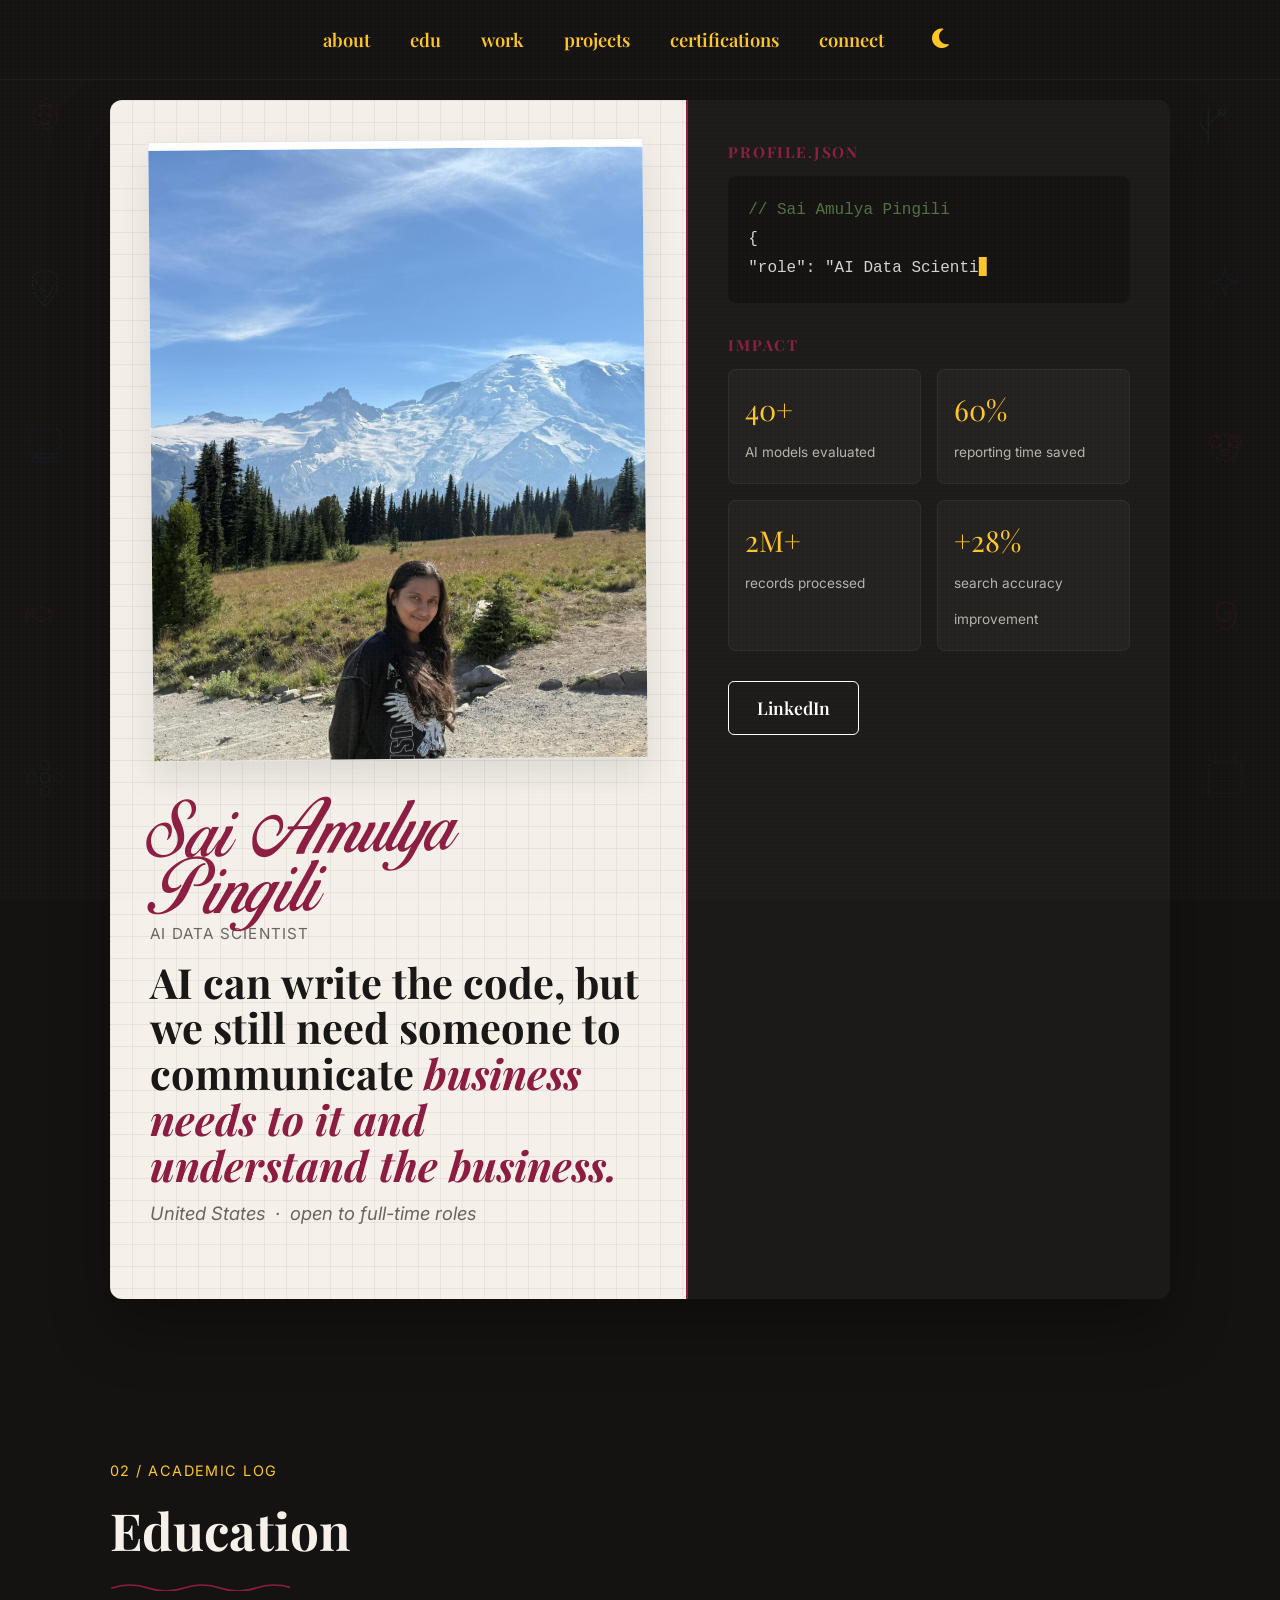
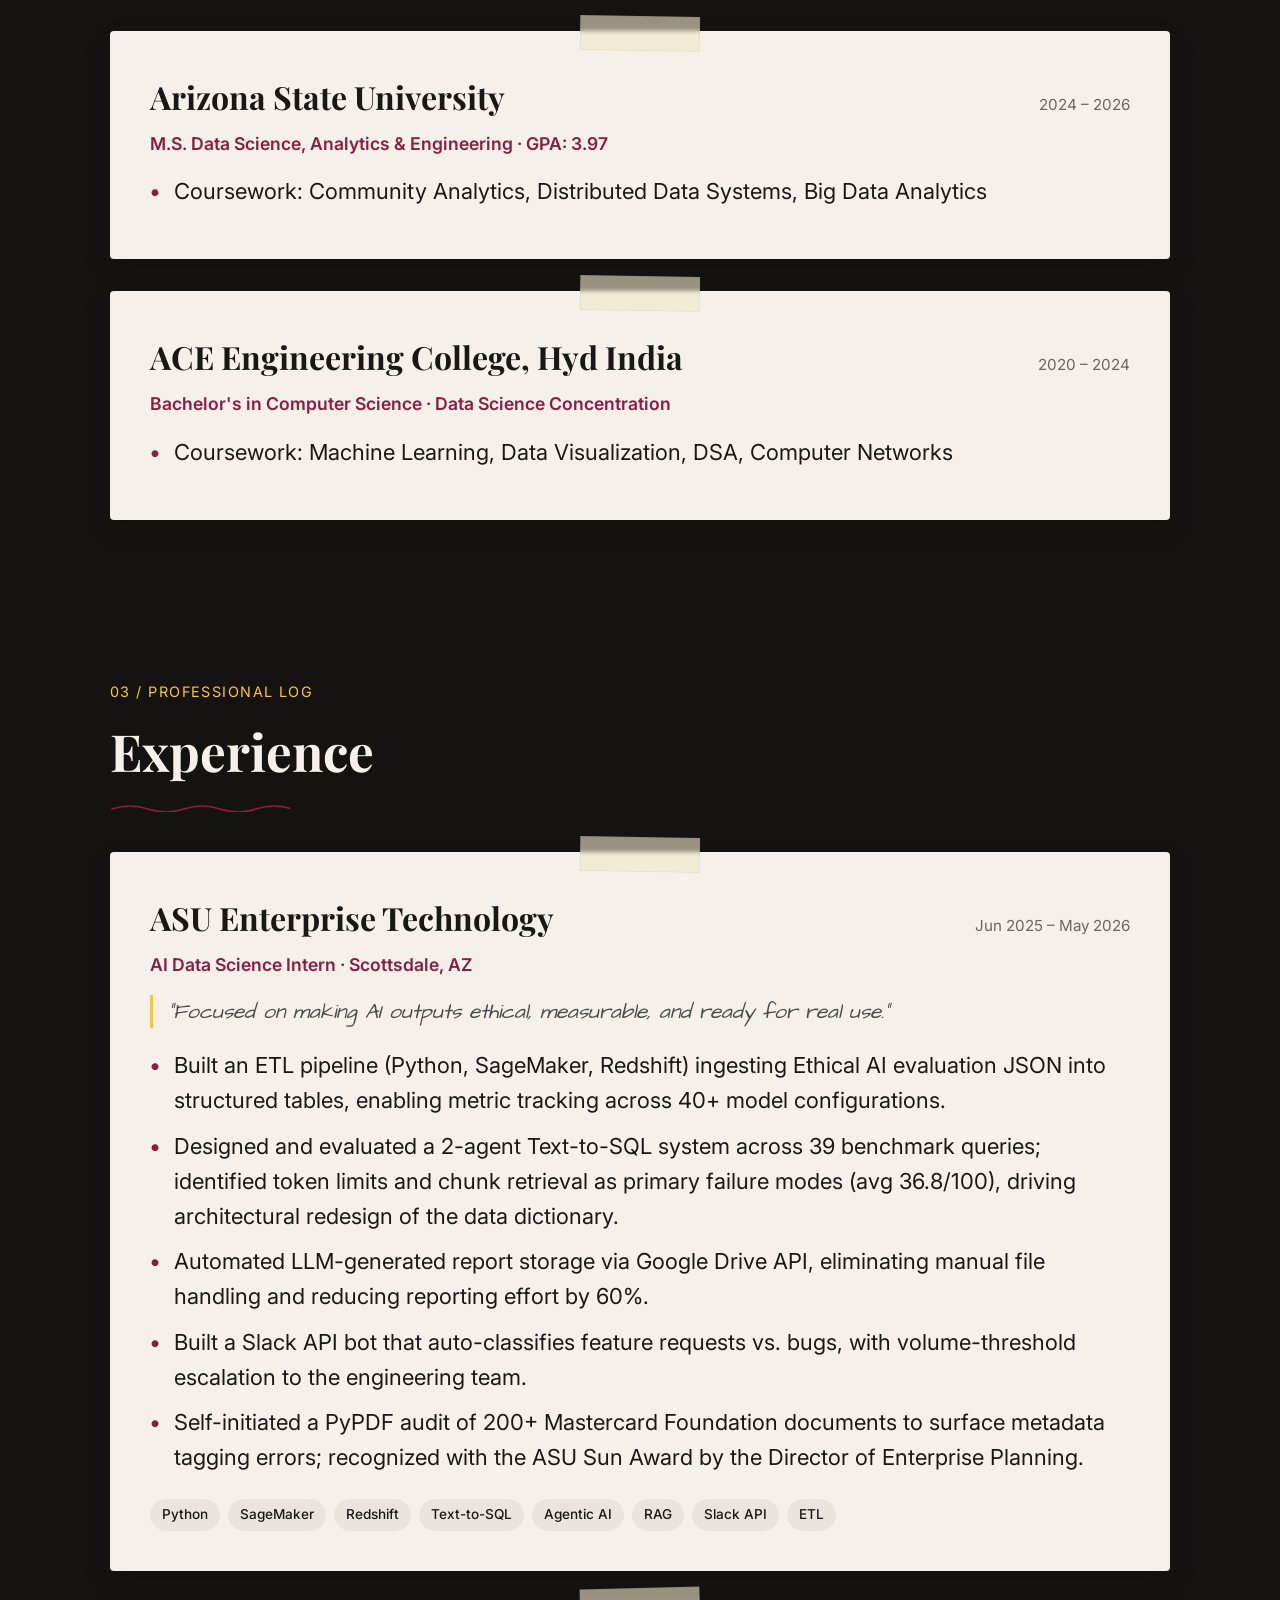
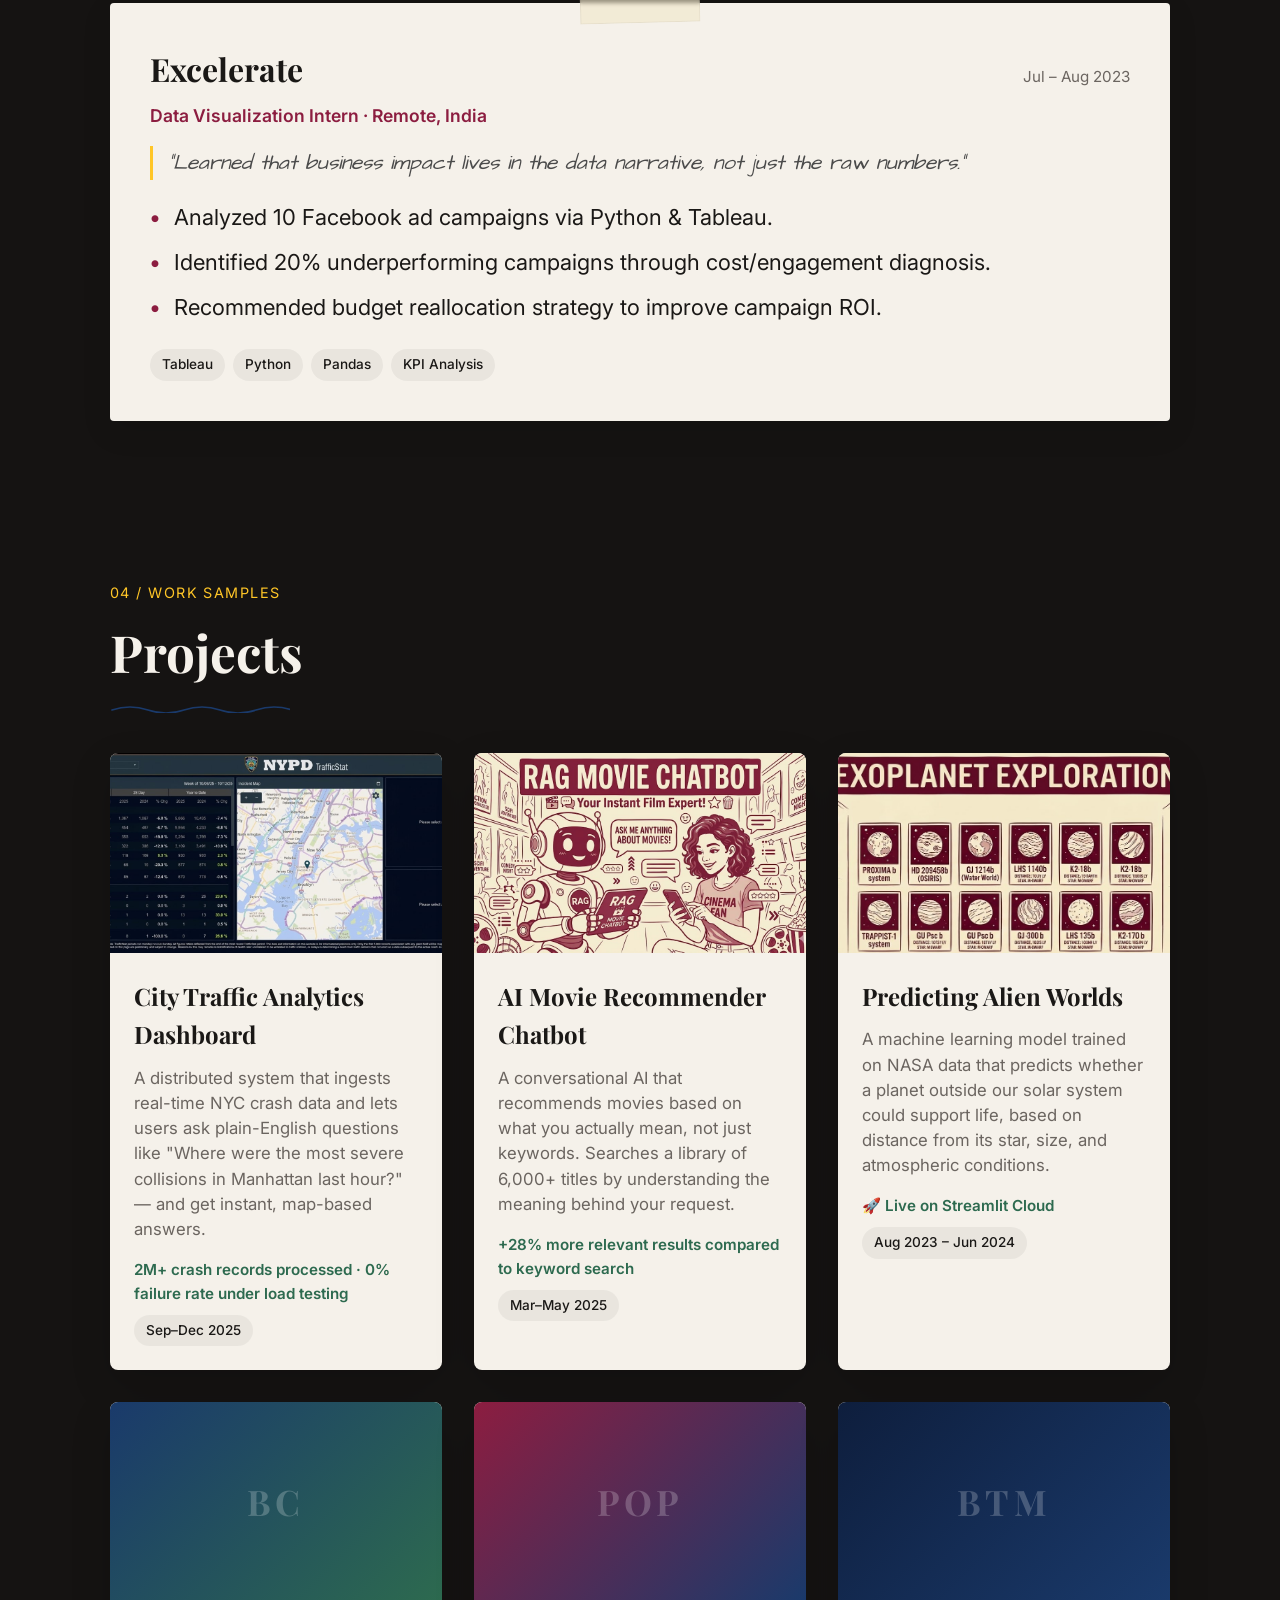
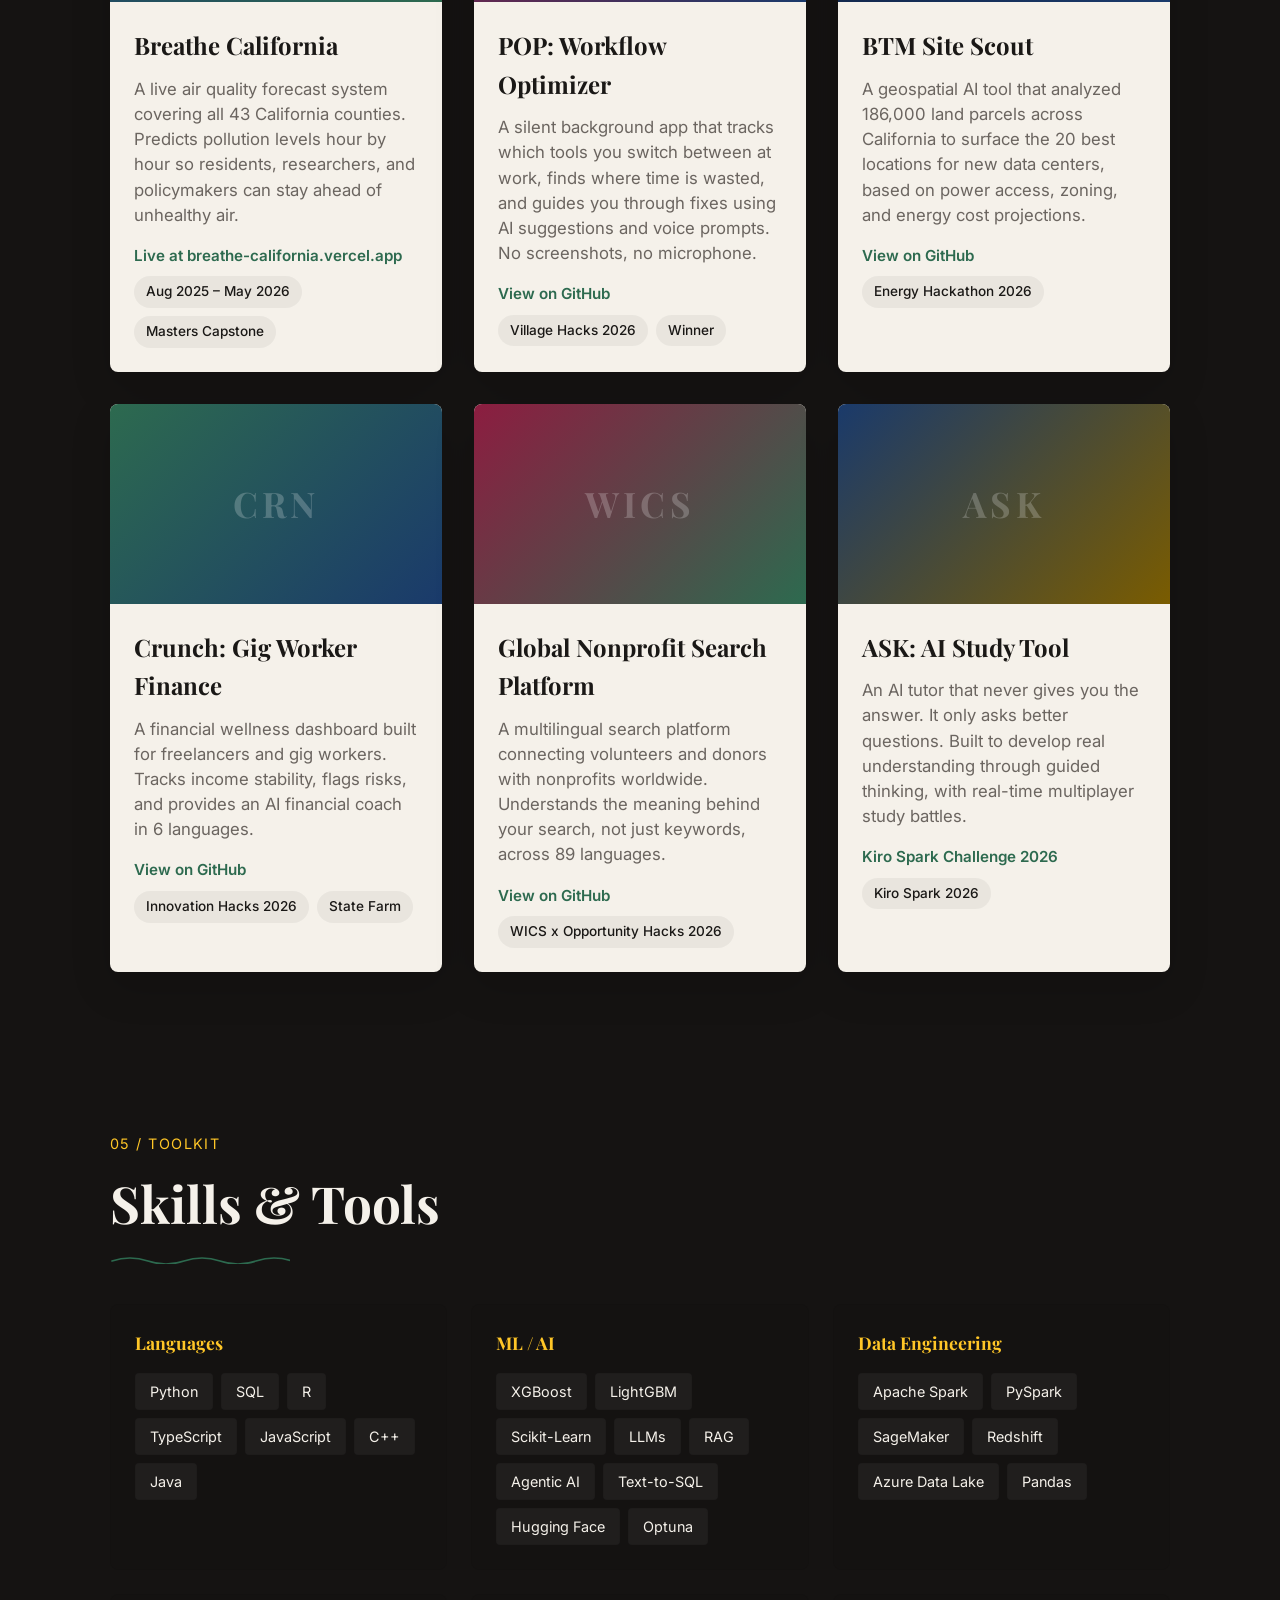
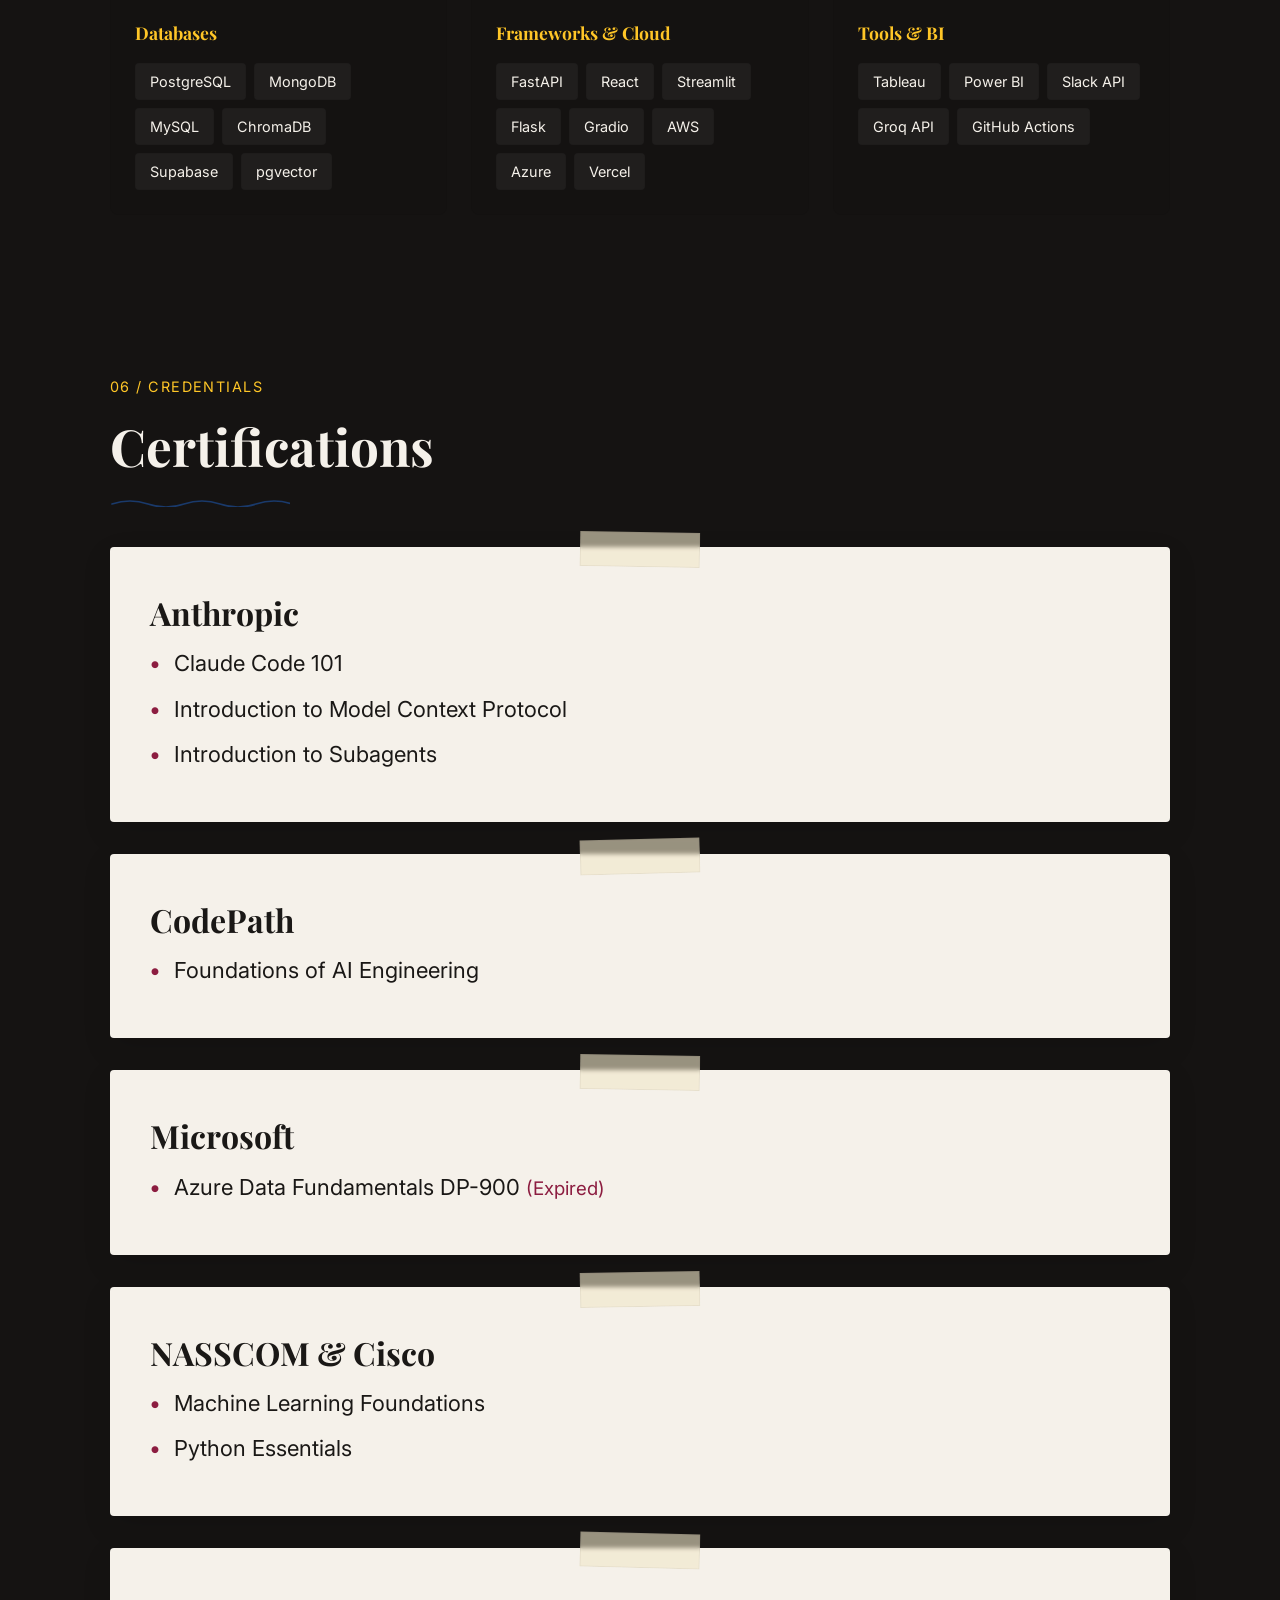
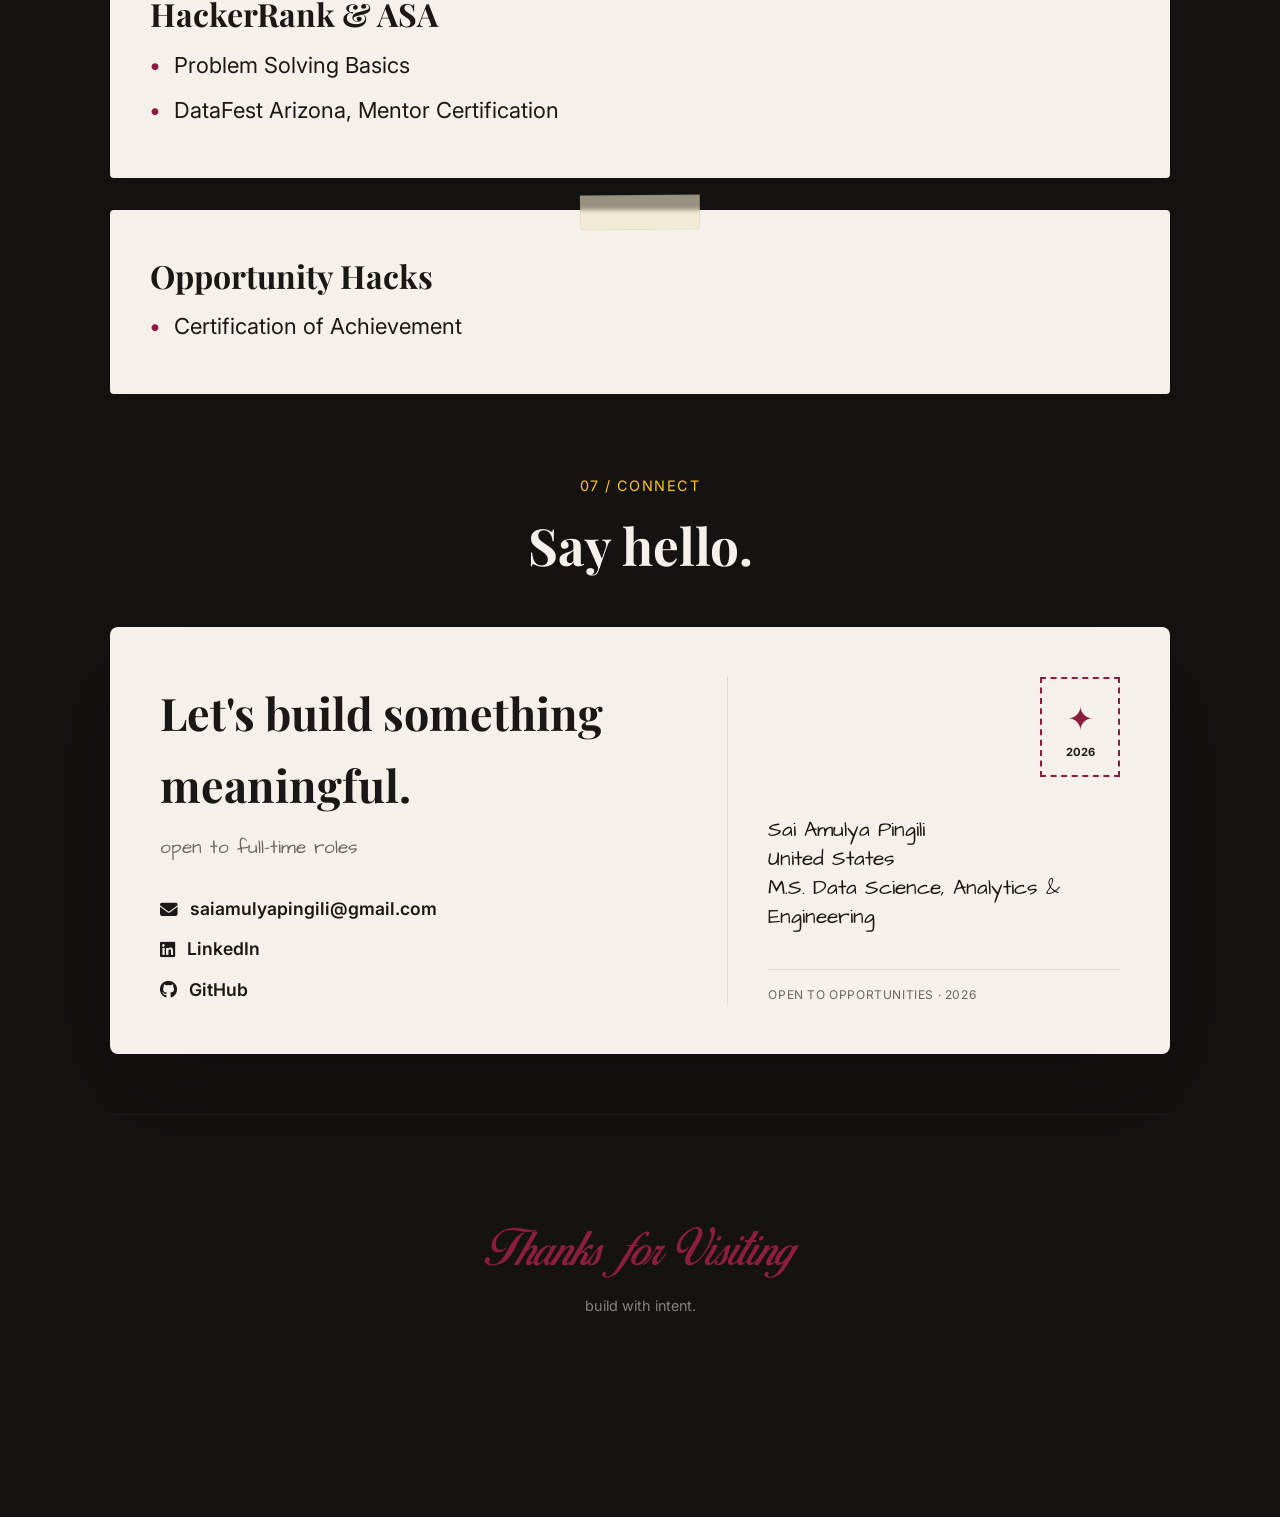
==== commit 3523c13d: "Fix certifications section layout to match edu/experience style" ====
--- a/index.html
+++ b/index.html
@@ -453,47 +453,64 @@
             fill="none" stroke-linecap="round" />
         </svg>
       </div>
-      <div class="cert-grid">
-        <div class="cert-card">
-          <div class="cert-name">Azure Data Fundamentals</div>
-          <div class="cert-issuer">Microsoft</div>
-          <div class="cert-expired">Expired · DP-900</div>
-        </div>
-        <div class="cert-card">
-          <div class="cert-name">Machine Learning Foundations</div>
-          <div class="cert-issuer">NASSCOM</div>
-        </div>
-        <div class="cert-card">
-          <div class="cert-name">Python Essentials</div>
-          <div class="cert-issuer">Cisco</div>
-        </div>
-        <div class="cert-card">
-          <div class="cert-name">Problem Solving Basics</div>
-          <div class="cert-issuer">HackerRank</div>
-        </div>
-        <div class="cert-card">
-          <div class="cert-name">Foundations of AI Engineering</div>
-          <div class="cert-issuer">CodePath</div>
-        </div>
-        <div class="cert-card">
-          <div class="cert-name">Claude Code 101</div>
-          <div class="cert-issuer">Anthropic</div>
-        </div>
-        <div class="cert-card">
-          <div class="cert-name">Introduction to Model Context Protocol</div>
-          <div class="cert-issuer">Anthropic</div>
-        </div>
-        <div class="cert-card">
-          <div class="cert-name">Introduction to Subagents</div>
-          <div class="cert-issuer">Anthropic</div>
-        </div>
-        <div class="cert-card">
-          <div class="cert-name">DataFest Arizona — Mentor Certification</div>
-          <div class="cert-issuer">American Statistical Association</div>
-        </div>
-        <div class="cert-card">
-          <div class="cert-name">Certification of Achievement</div>
-          <div class="cert-issuer">Opportunity Hacks</div>
+      <div class="exp-list">
+        <div class="exp-card">
+          <div class="tape"></div>
+          <div class="exp-top">
+            <div class="exp-co">Anthropic</div>
+          </div>
+          <ul class="exp-bullets">
+            <li>Claude Code 101</li>
+            <li>Introduction to Model Context Protocol</li>
+            <li>Introduction to Subagents</li>
+          </ul>
+        </div>
+        <div class="exp-card">
+          <div class="tape" style="transform:translateX(-50%) rotate(-1.5deg)"></div>
+          <div class="exp-top">
+            <div class="exp-co">CodePath</div>
+          </div>
+          <ul class="exp-bullets">
+            <li>Foundations of AI Engineering</li>
+          </ul>
+        </div>
+        <div class="exp-card">
+          <div class="tape" style="transform:translateX(-50%) rotate(1deg)"></div>
+          <div class="exp-top">
+            <div class="exp-co">Microsoft</div>
+          </div>
+          <ul class="exp-bullets">
+            <li>Azure Data Fundamentals DP-900 <span style="color:var(--maroon);font-size:.85em;">(Expired)</span></li>
+          </ul>
+        </div>
+        <div class="exp-card">
+          <div class="tape" style="transform:translateX(-50%) rotate(-1deg)"></div>
+          <div class="exp-top">
+            <div class="exp-co">NASSCOM &amp; Cisco</div>
+          </div>
+          <ul class="exp-bullets">
+            <li>Machine Learning Foundations</li>
+            <li>Python Essentials</li>
+          </ul>
+        </div>
+        <div class="exp-card">
+          <div class="tape" style="transform:translateX(-50%) rotate(1.5deg)"></div>
+          <div class="exp-top">
+            <div class="exp-co">HackerRank &amp; ASA</div>
+          </div>
+          <ul class="exp-bullets">
+            <li>Problem Solving Basics</li>
+            <li>DataFest Arizona, Mentor Certification</li>
+          </ul>
+        </div>
+        <div class="exp-card">
+          <div class="tape" style="transform:translateX(-50%) rotate(-0.5deg)"></div>
+          <div class="exp-top">
+            <div class="exp-co">Opportunity Hacks</div>
+          </div>
+          <ul class="exp-bullets">
+            <li>Certification of Achievement</li>
+          </ul>
         </div>
       </div>
     </section>
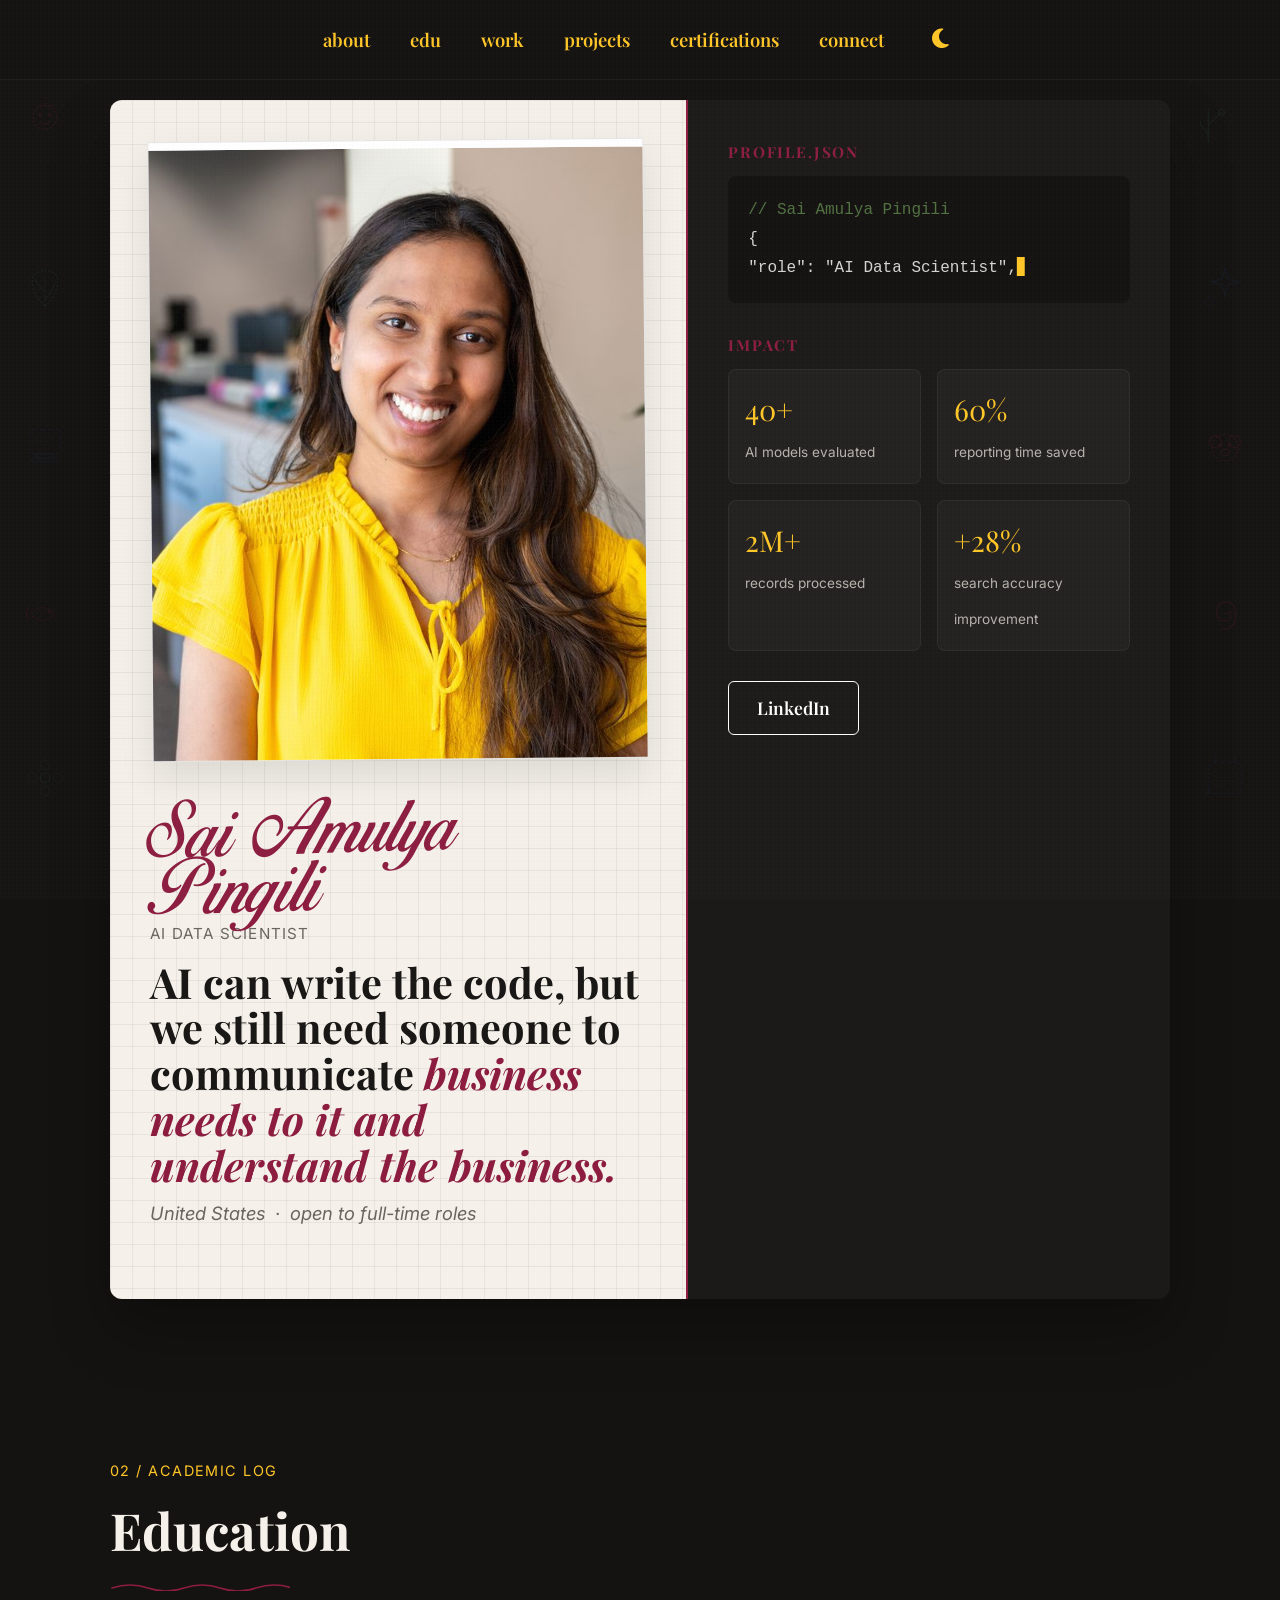
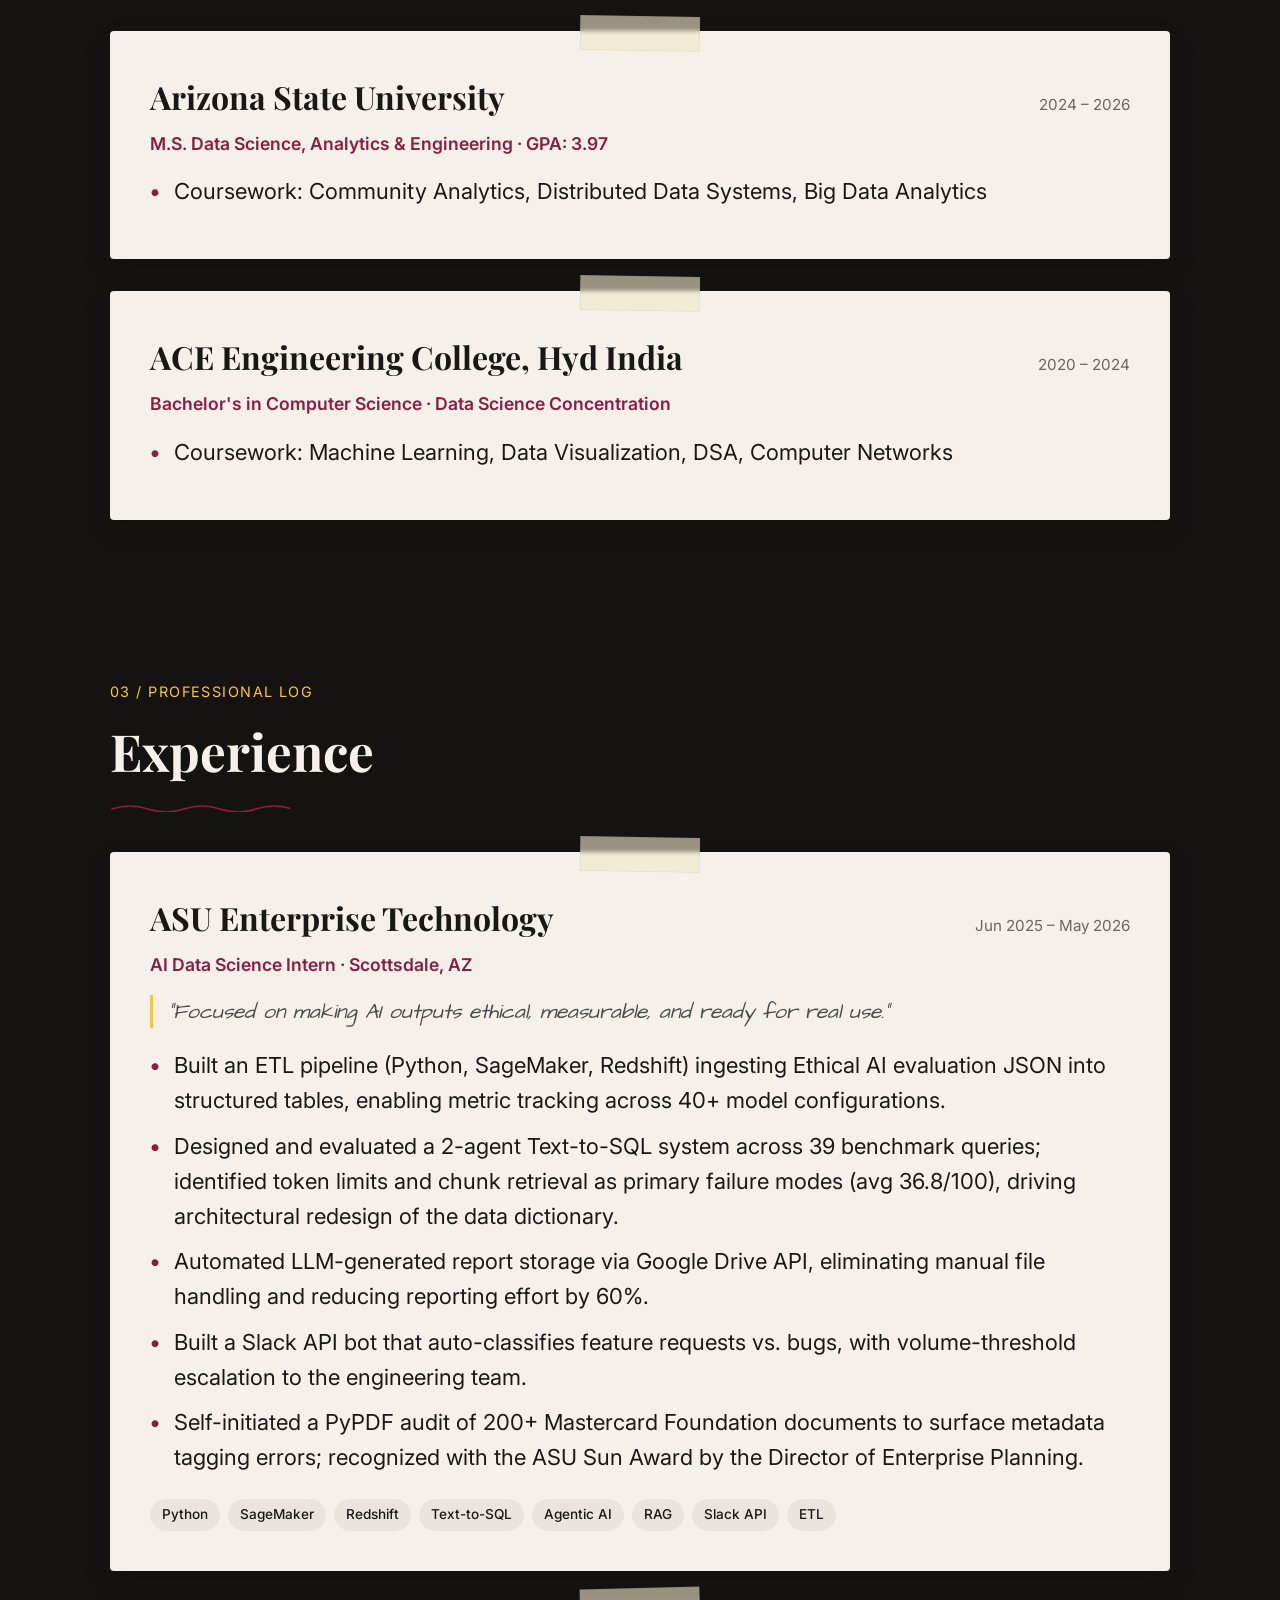
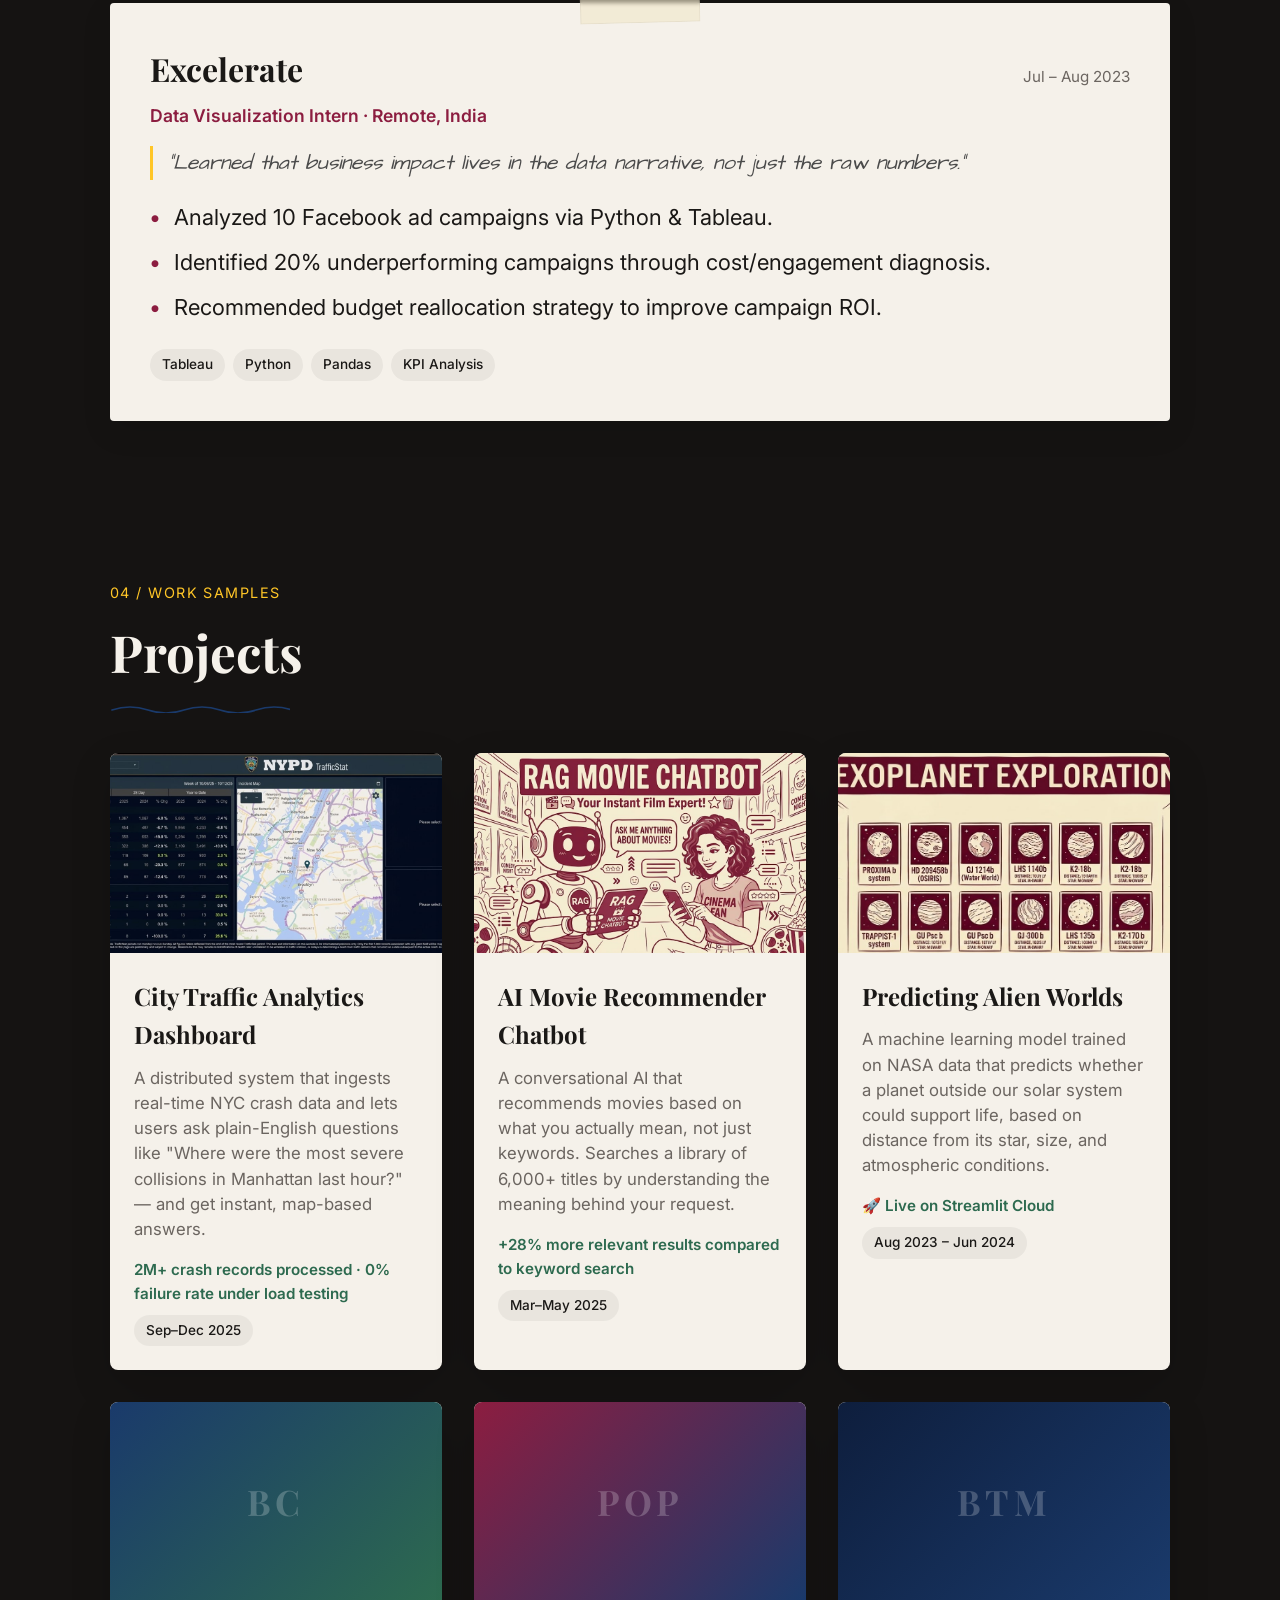
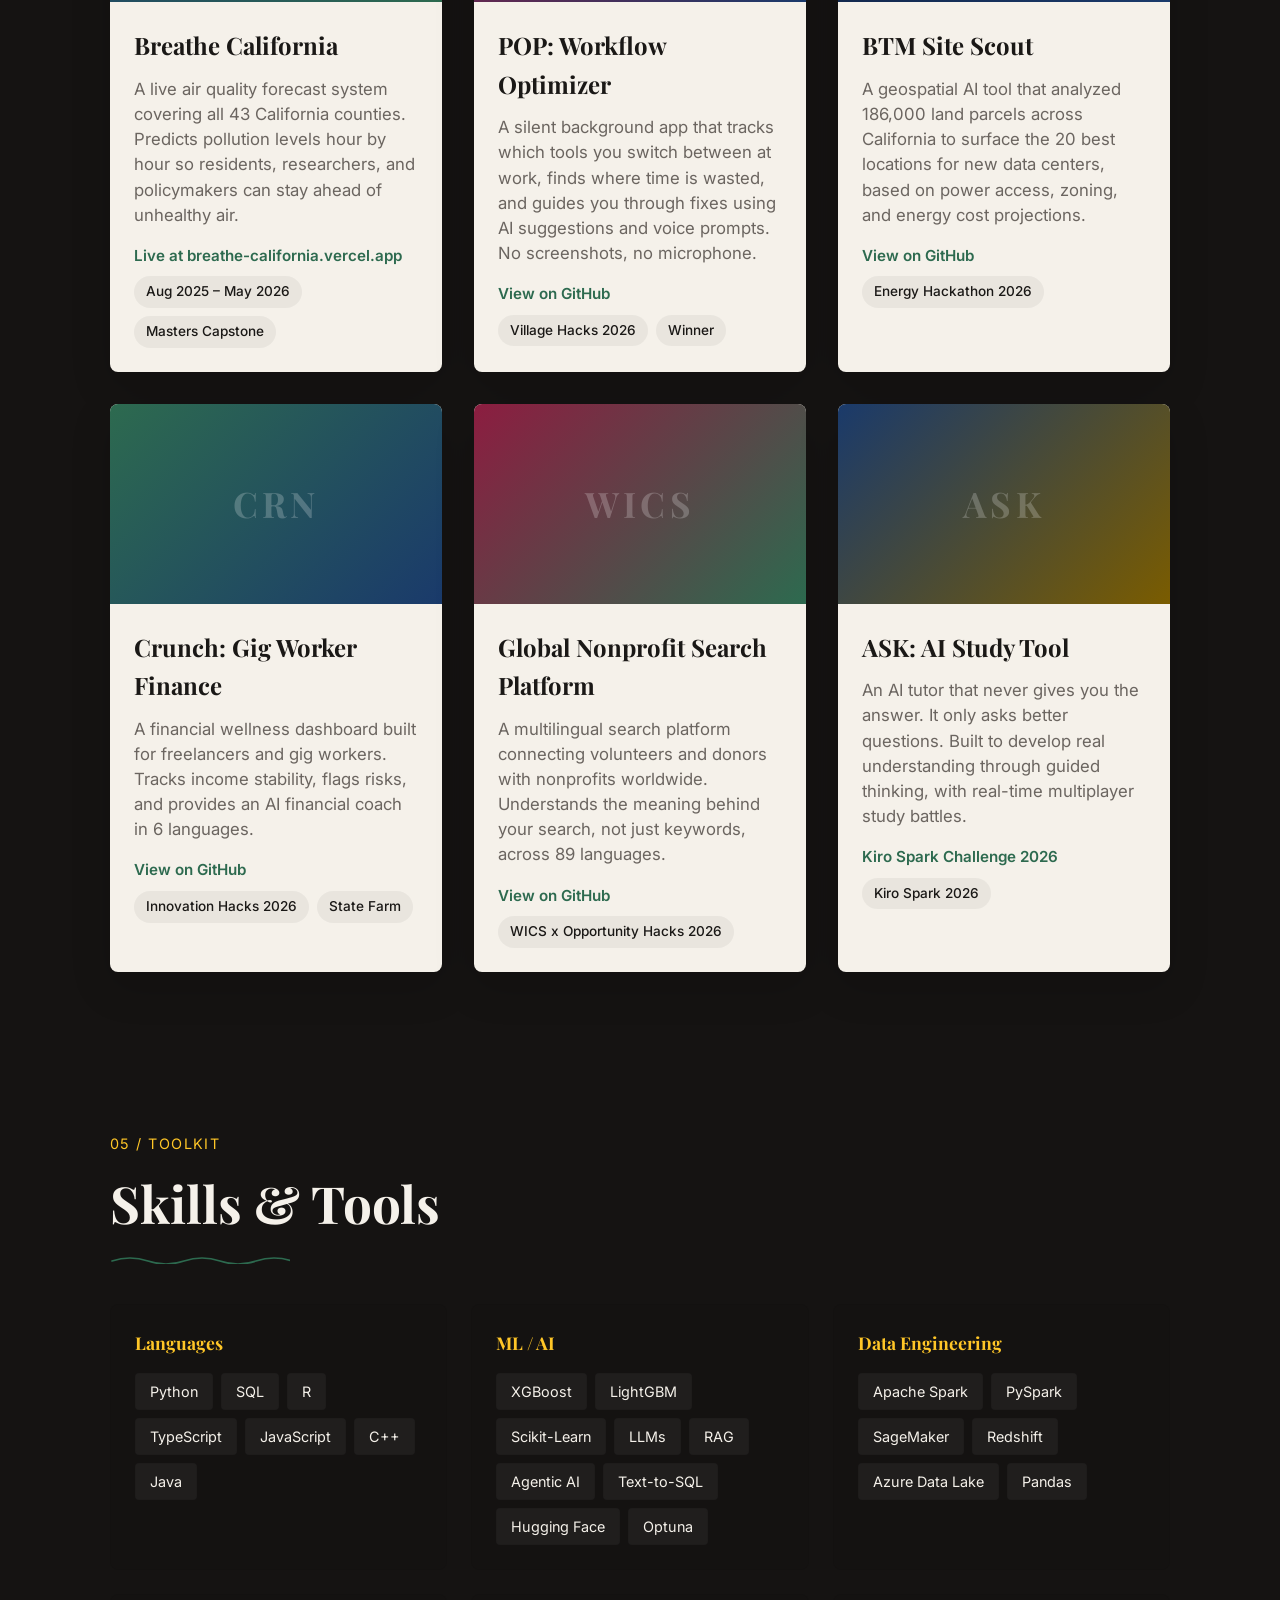
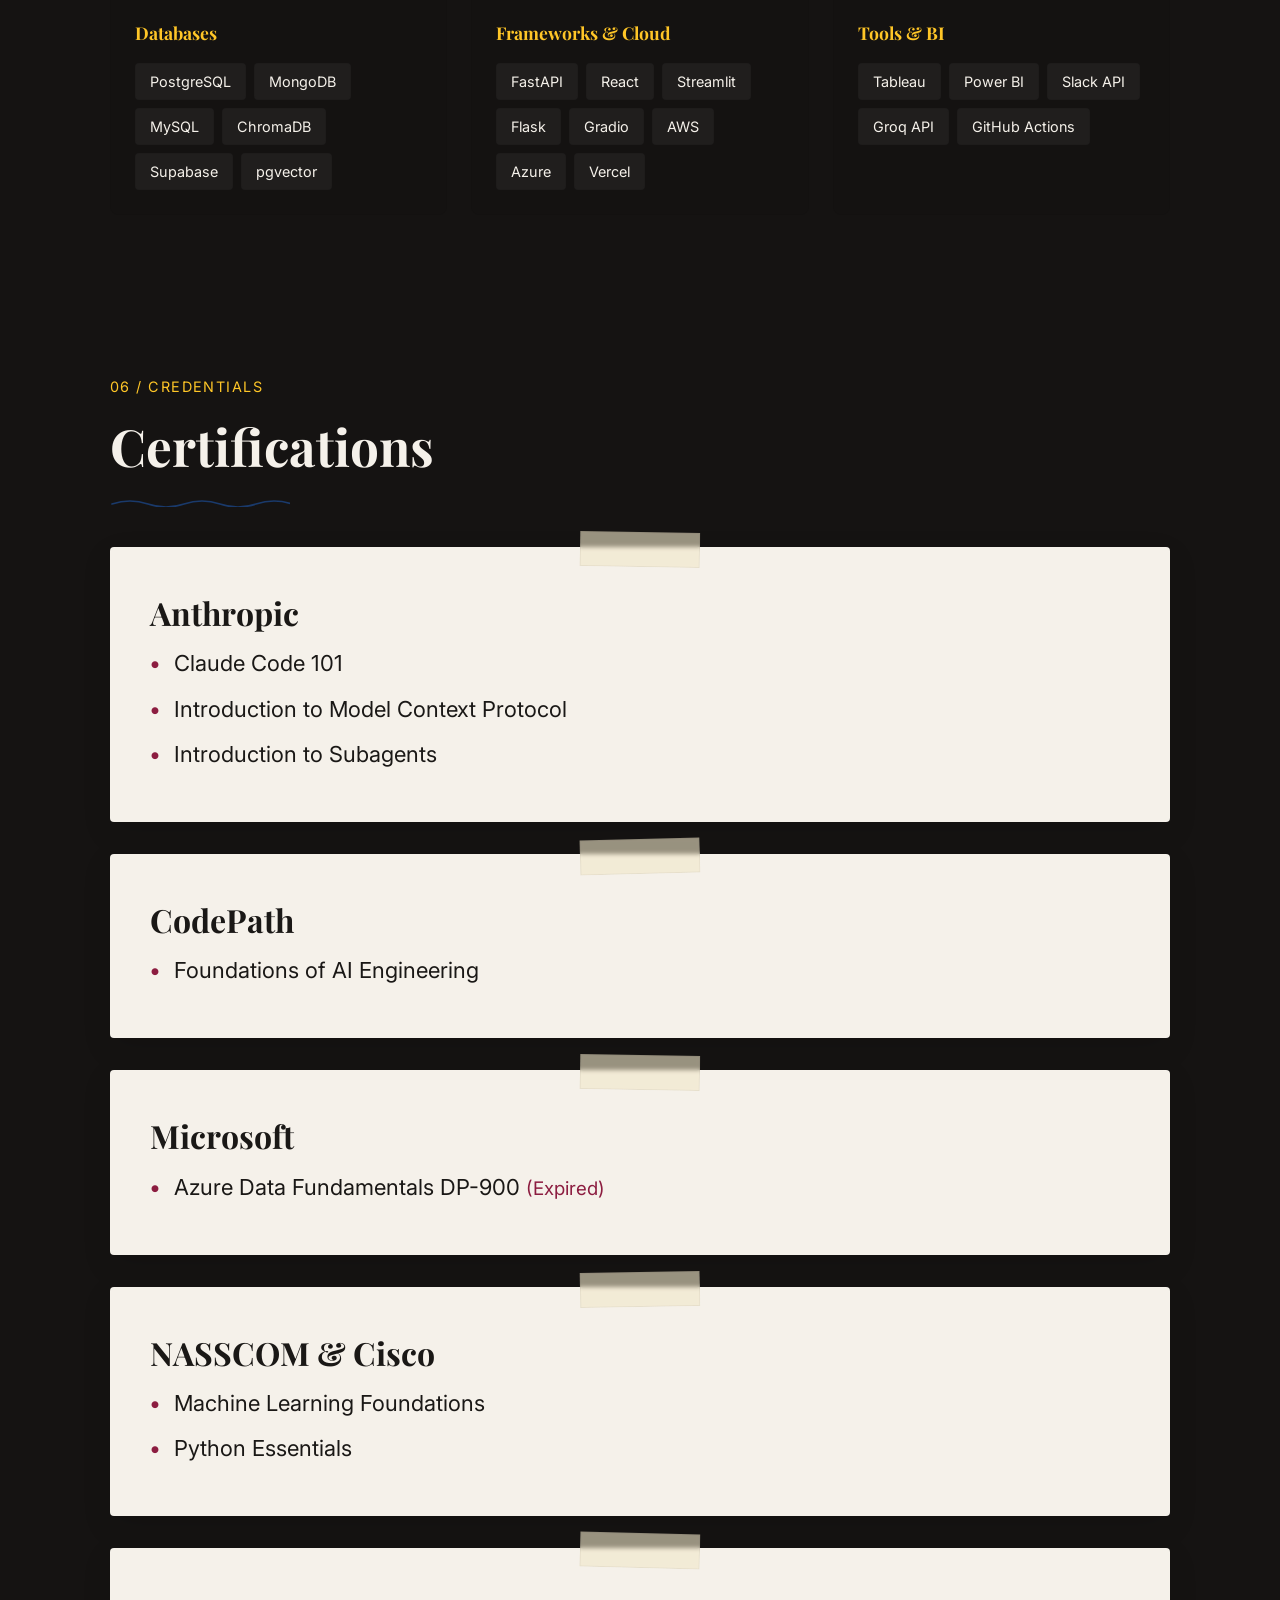
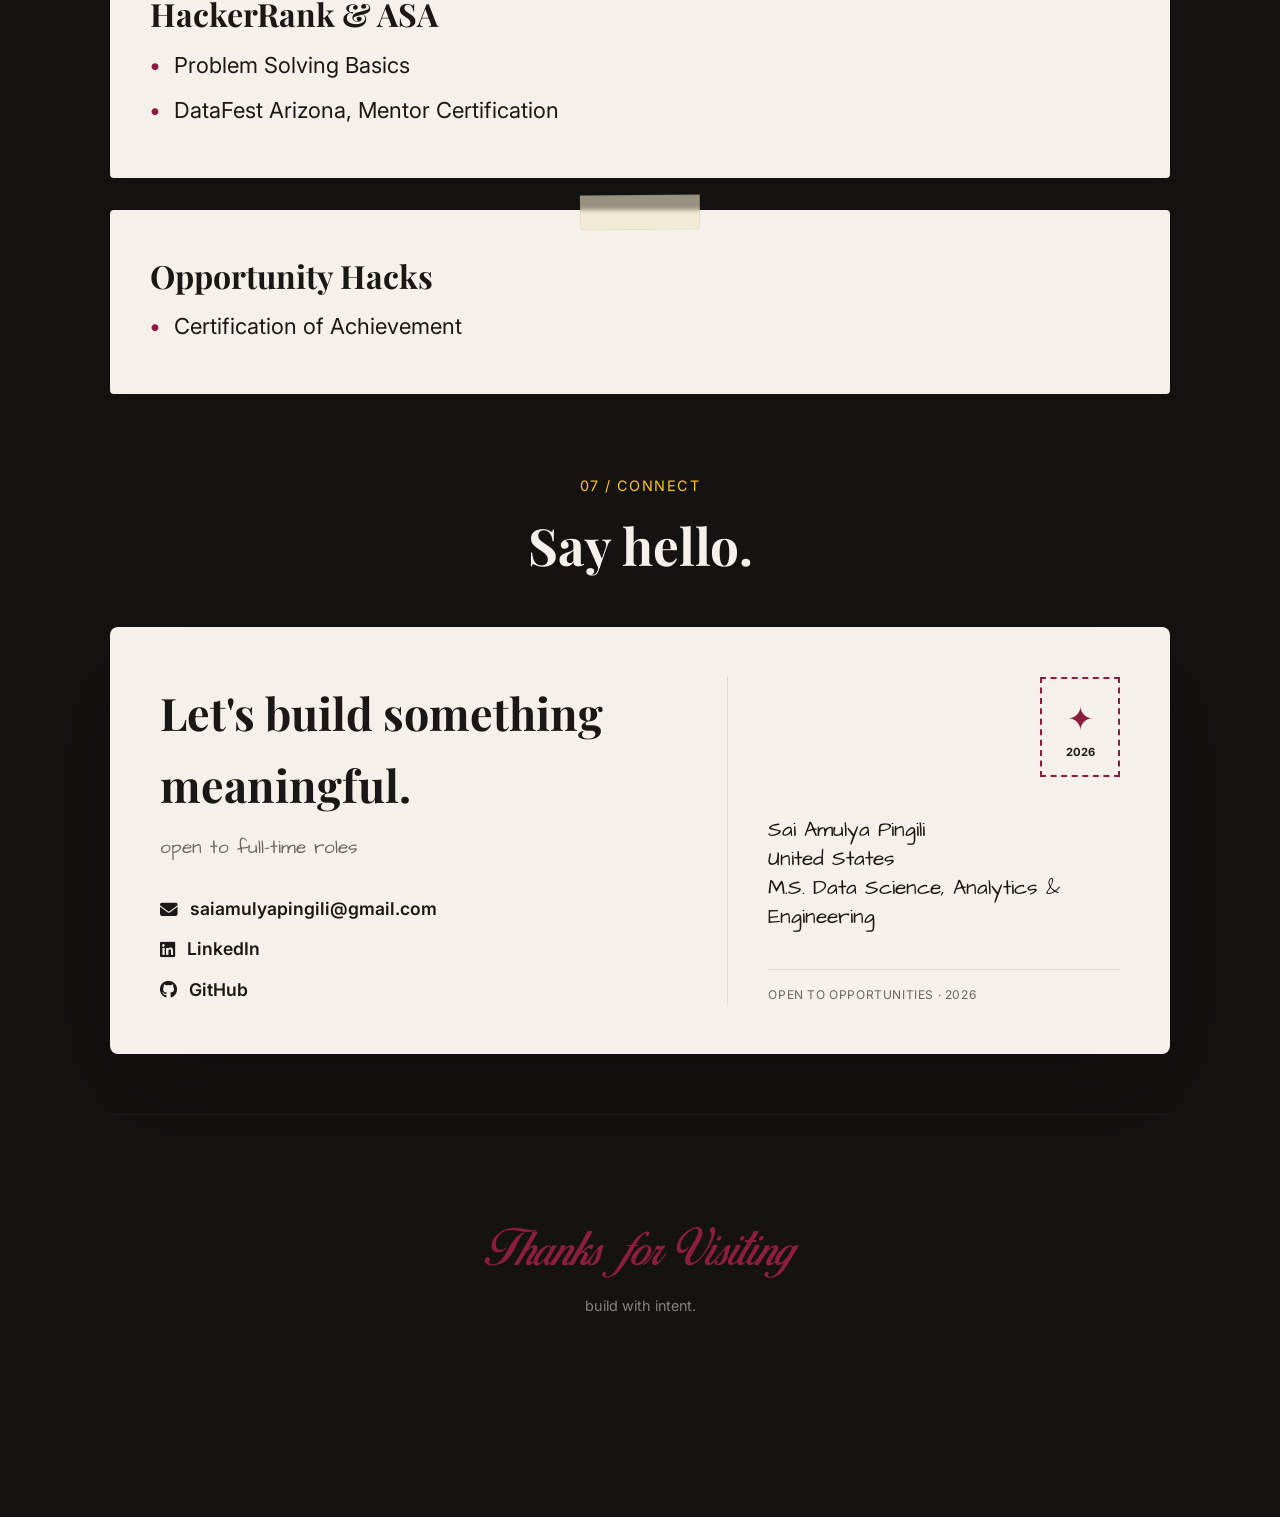
==== commit 7ede3f86: "Update Profile Picture2" ====
--- a/index.html
+++ b/index.html
@@ -127,7 +127,7 @@
         <!-- LEFT: cream notebook -->
         <div class="nb-left">
           <div class="nb-illustration">
-            <img src="portfolio_pic.jpg" alt="Sai Amulya Pingili">
+            <img src="portfolio_pic.jpeg" alt="Sai Amulya Pingili">
           </div>
           <div class="nb-name">Sai Amulya Pingili</div>
           <div class="nb-role">AI Data Scientist</div>
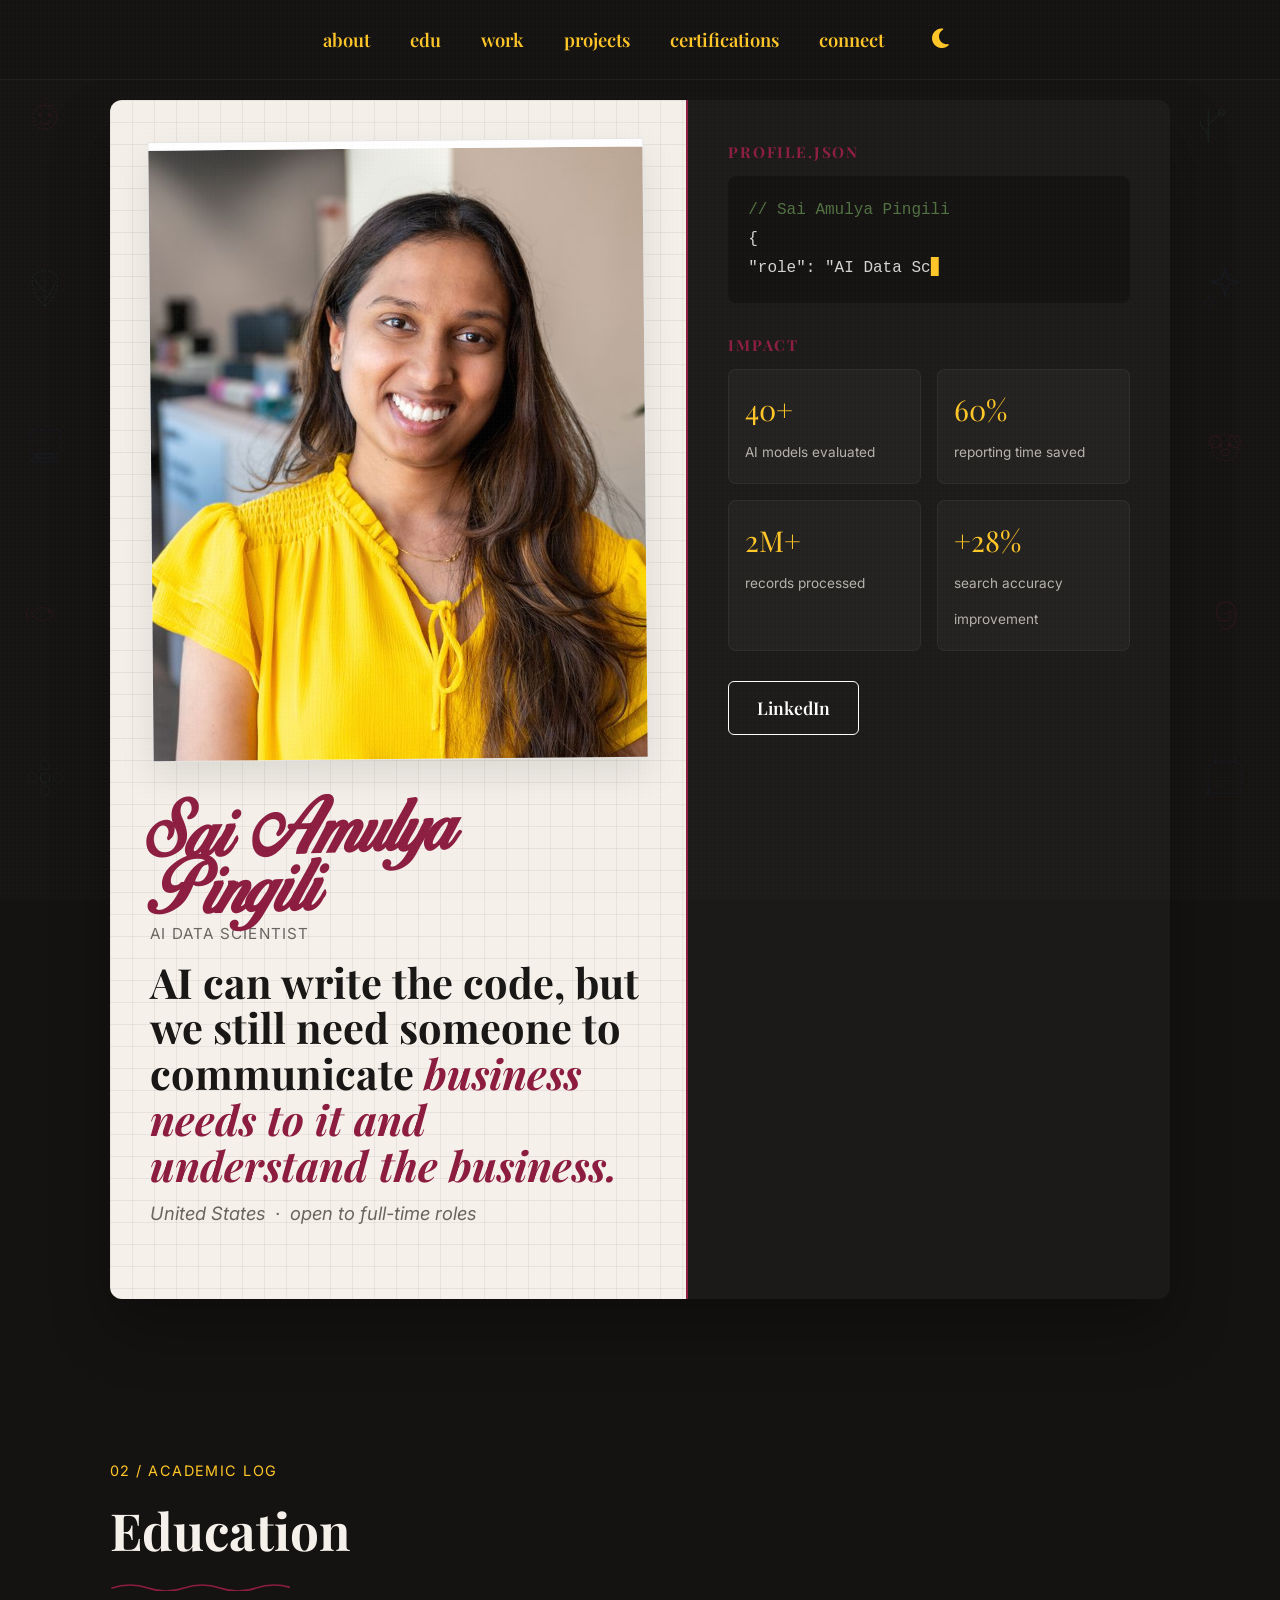
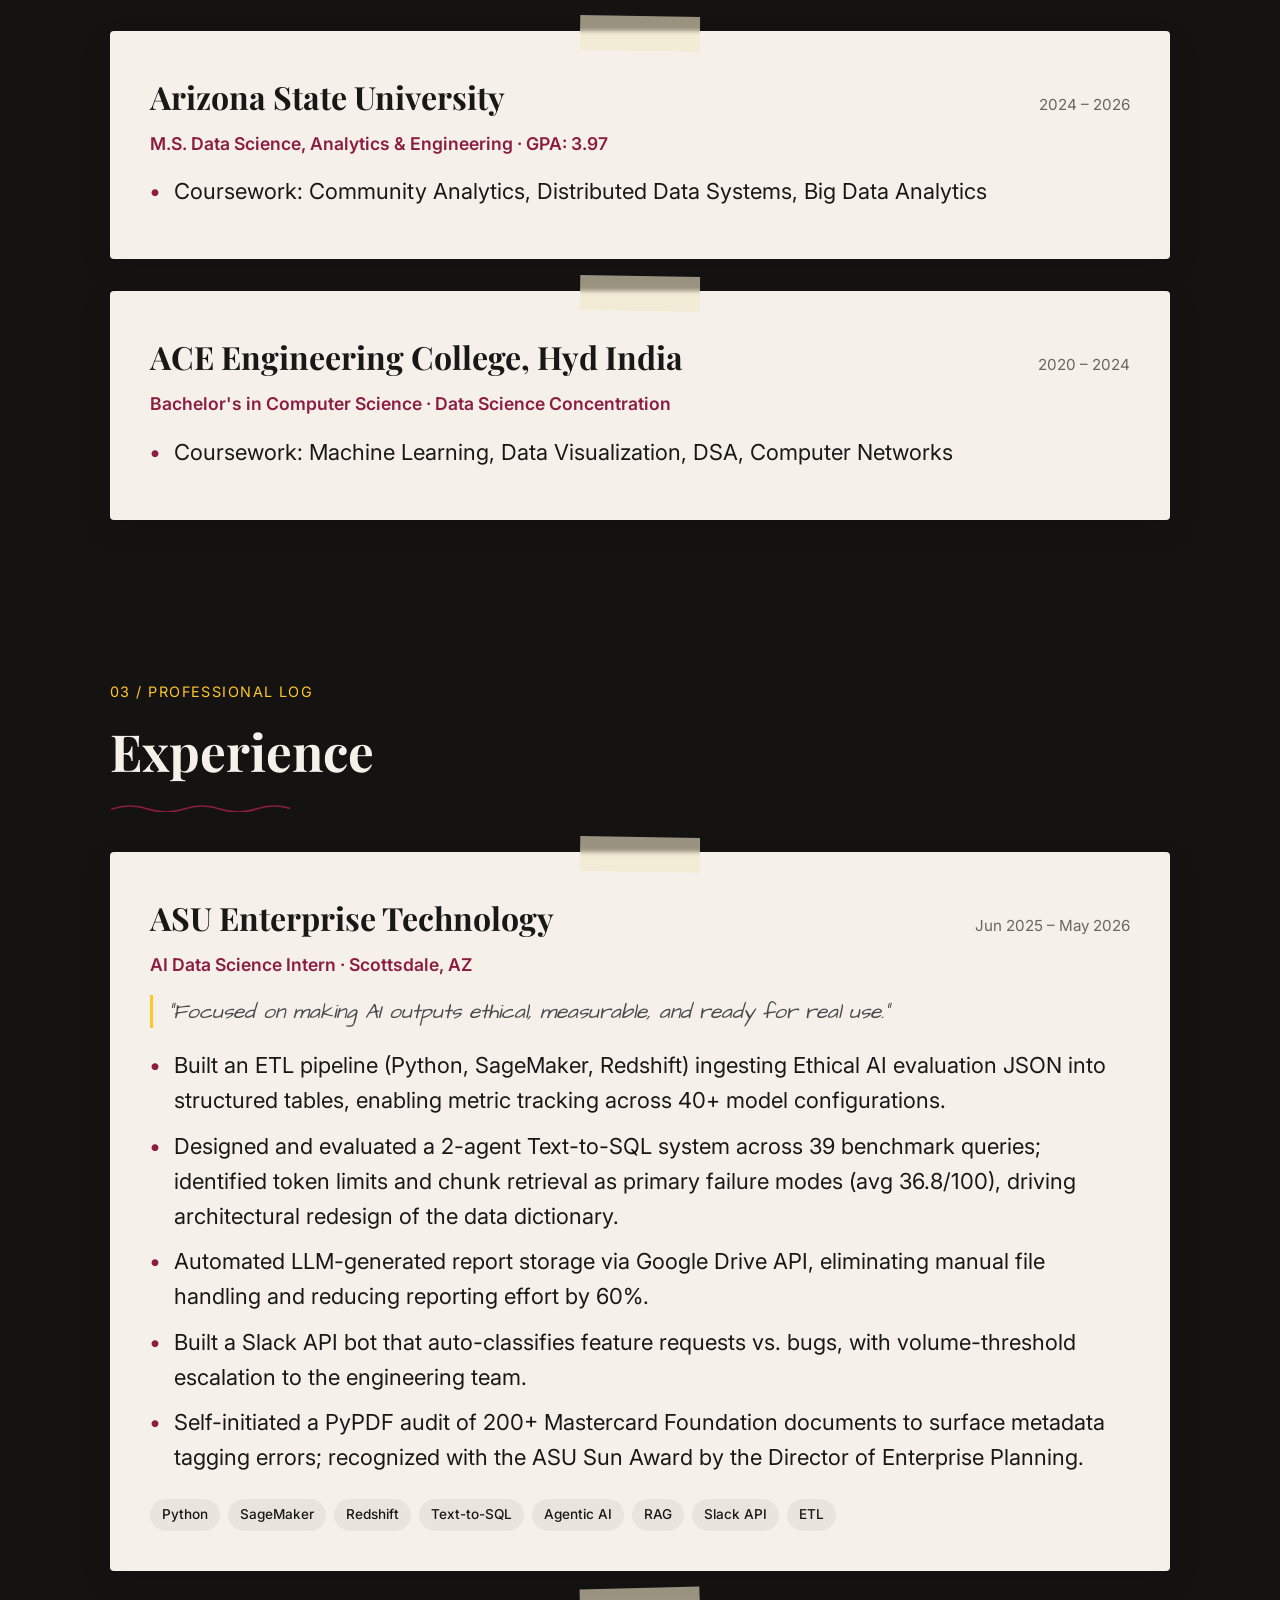
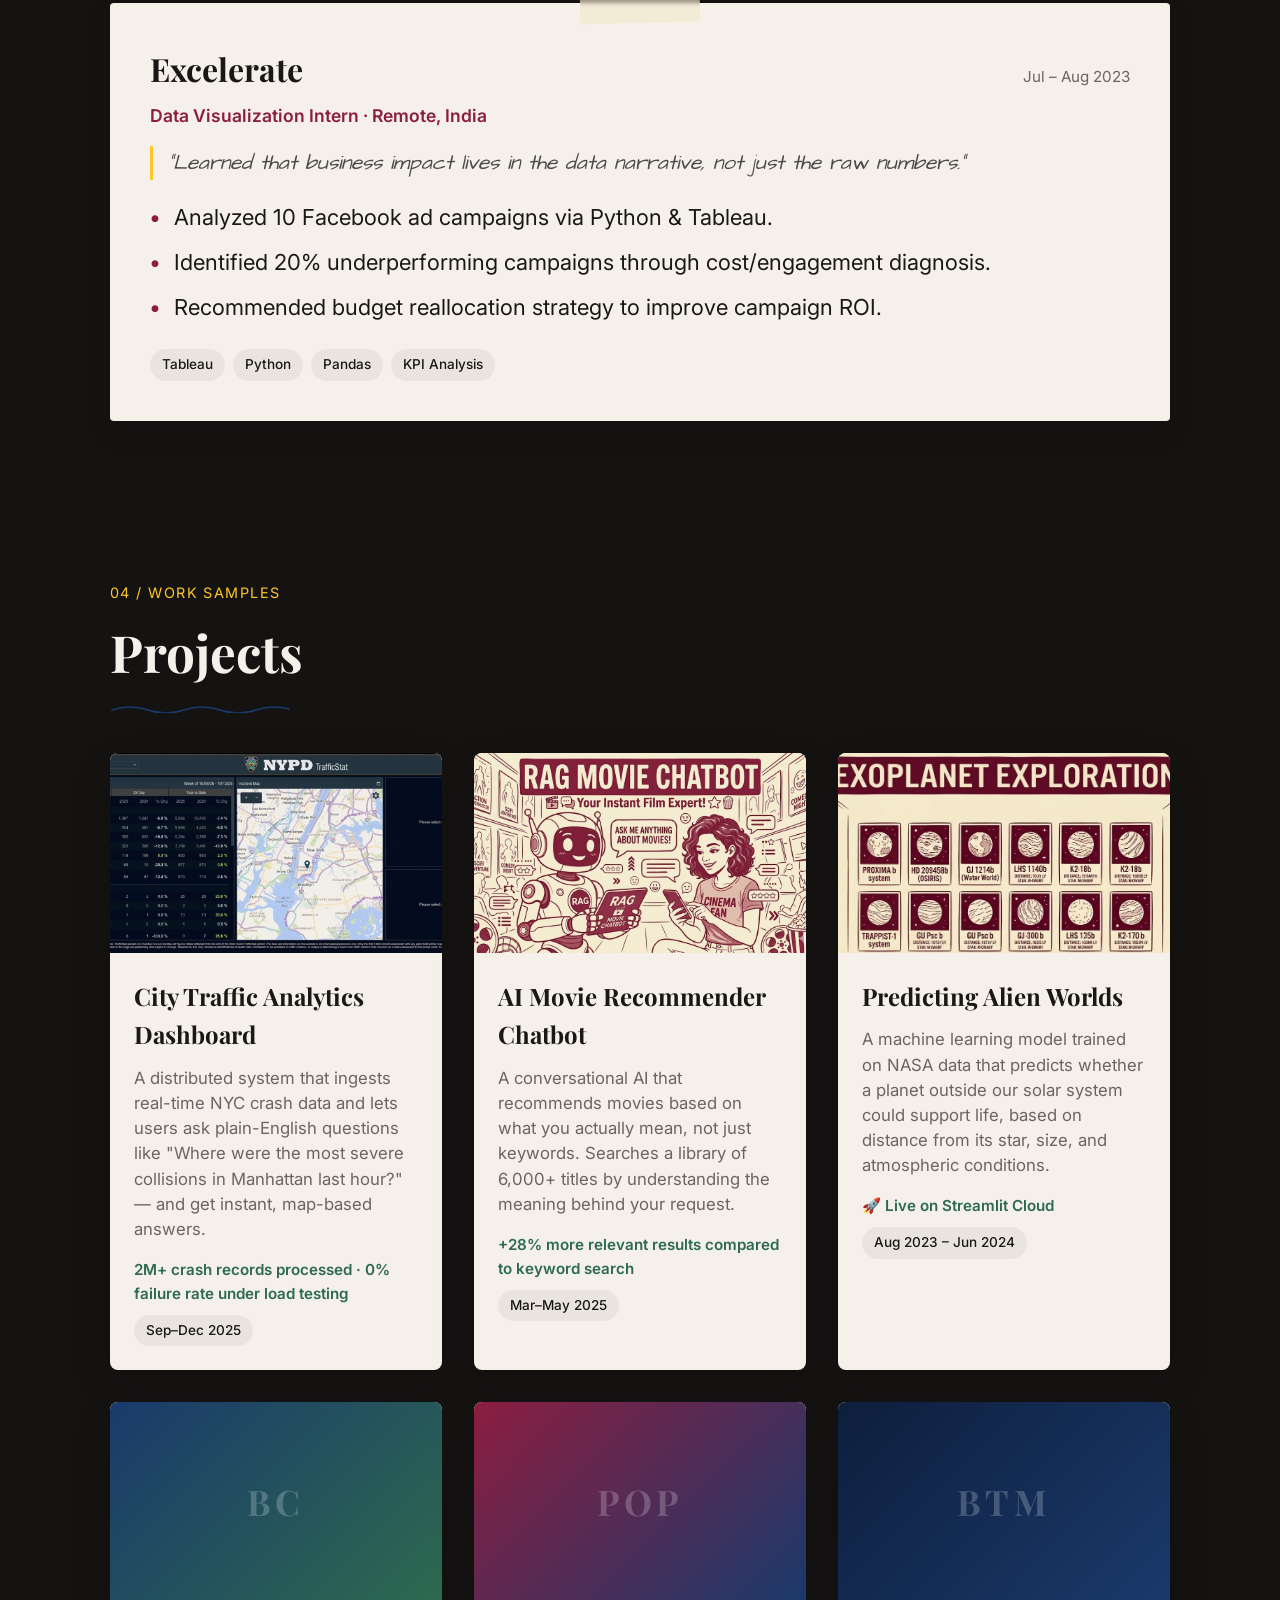
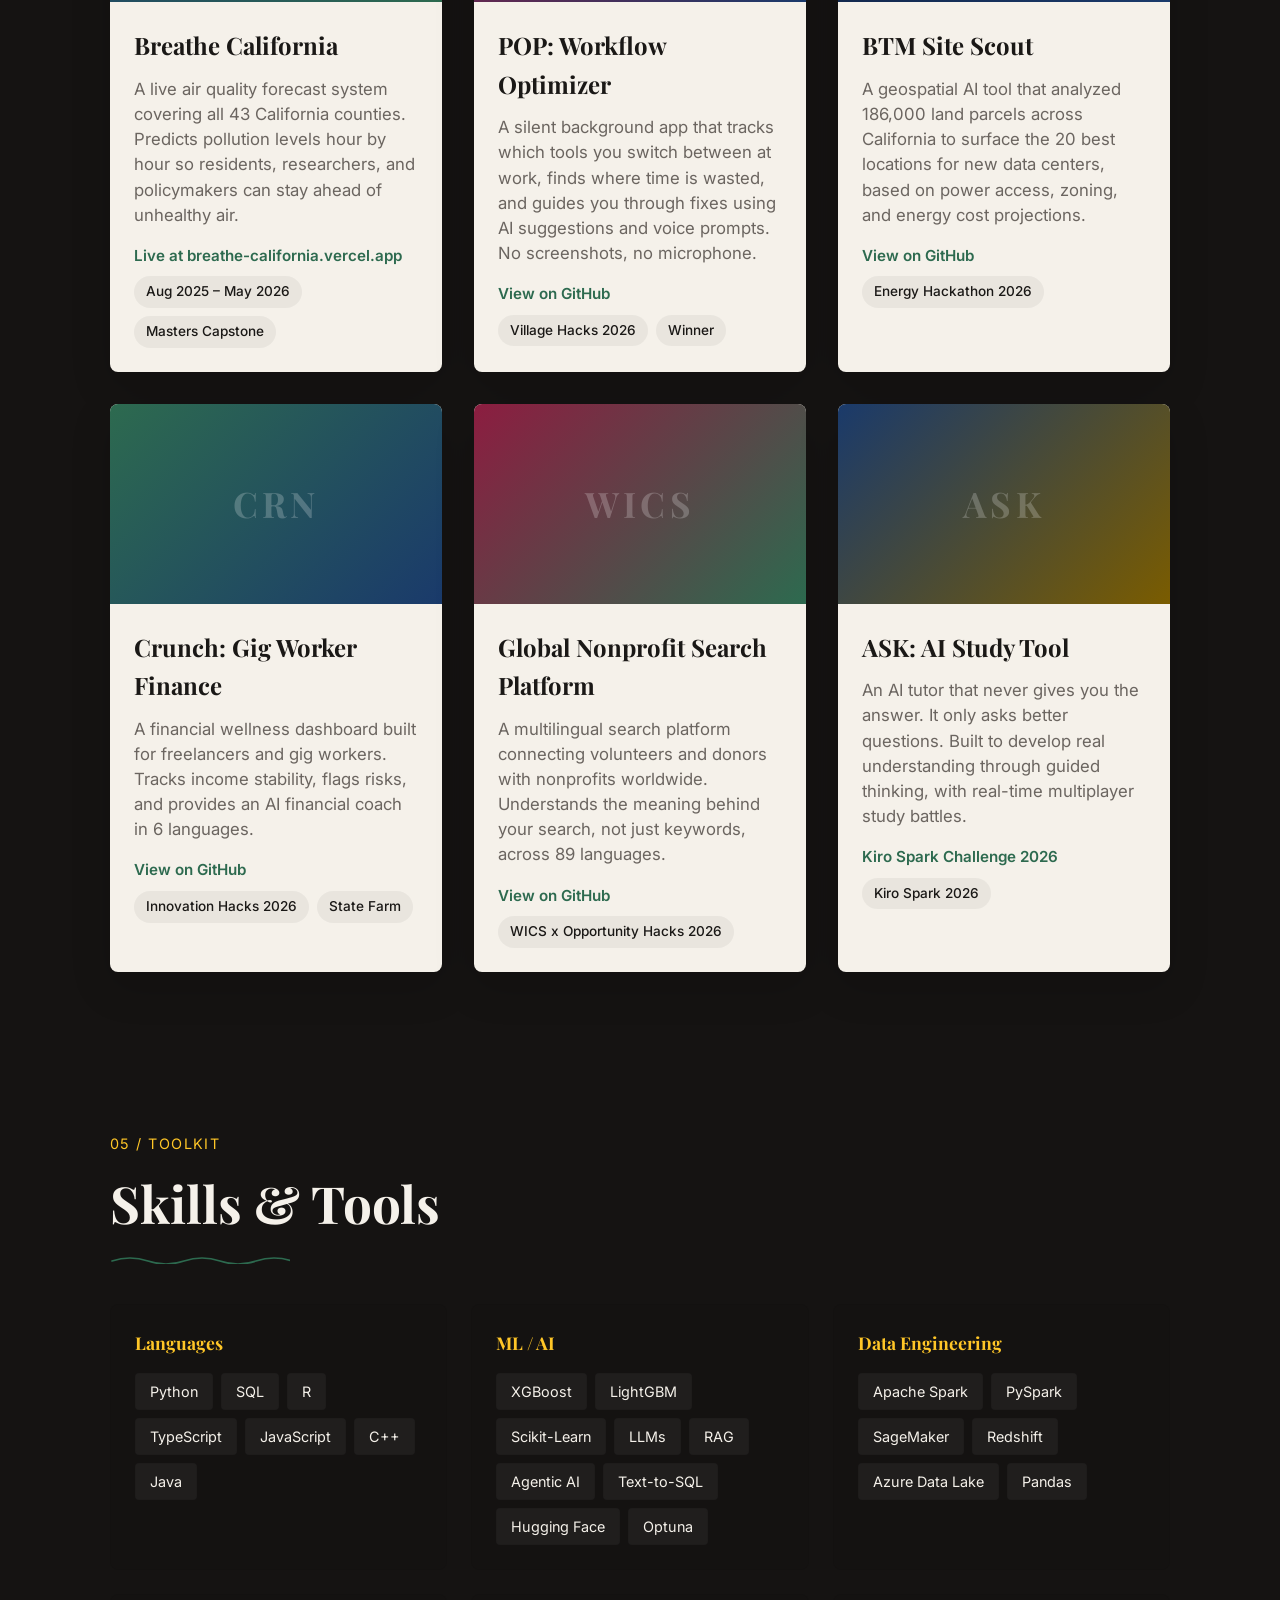
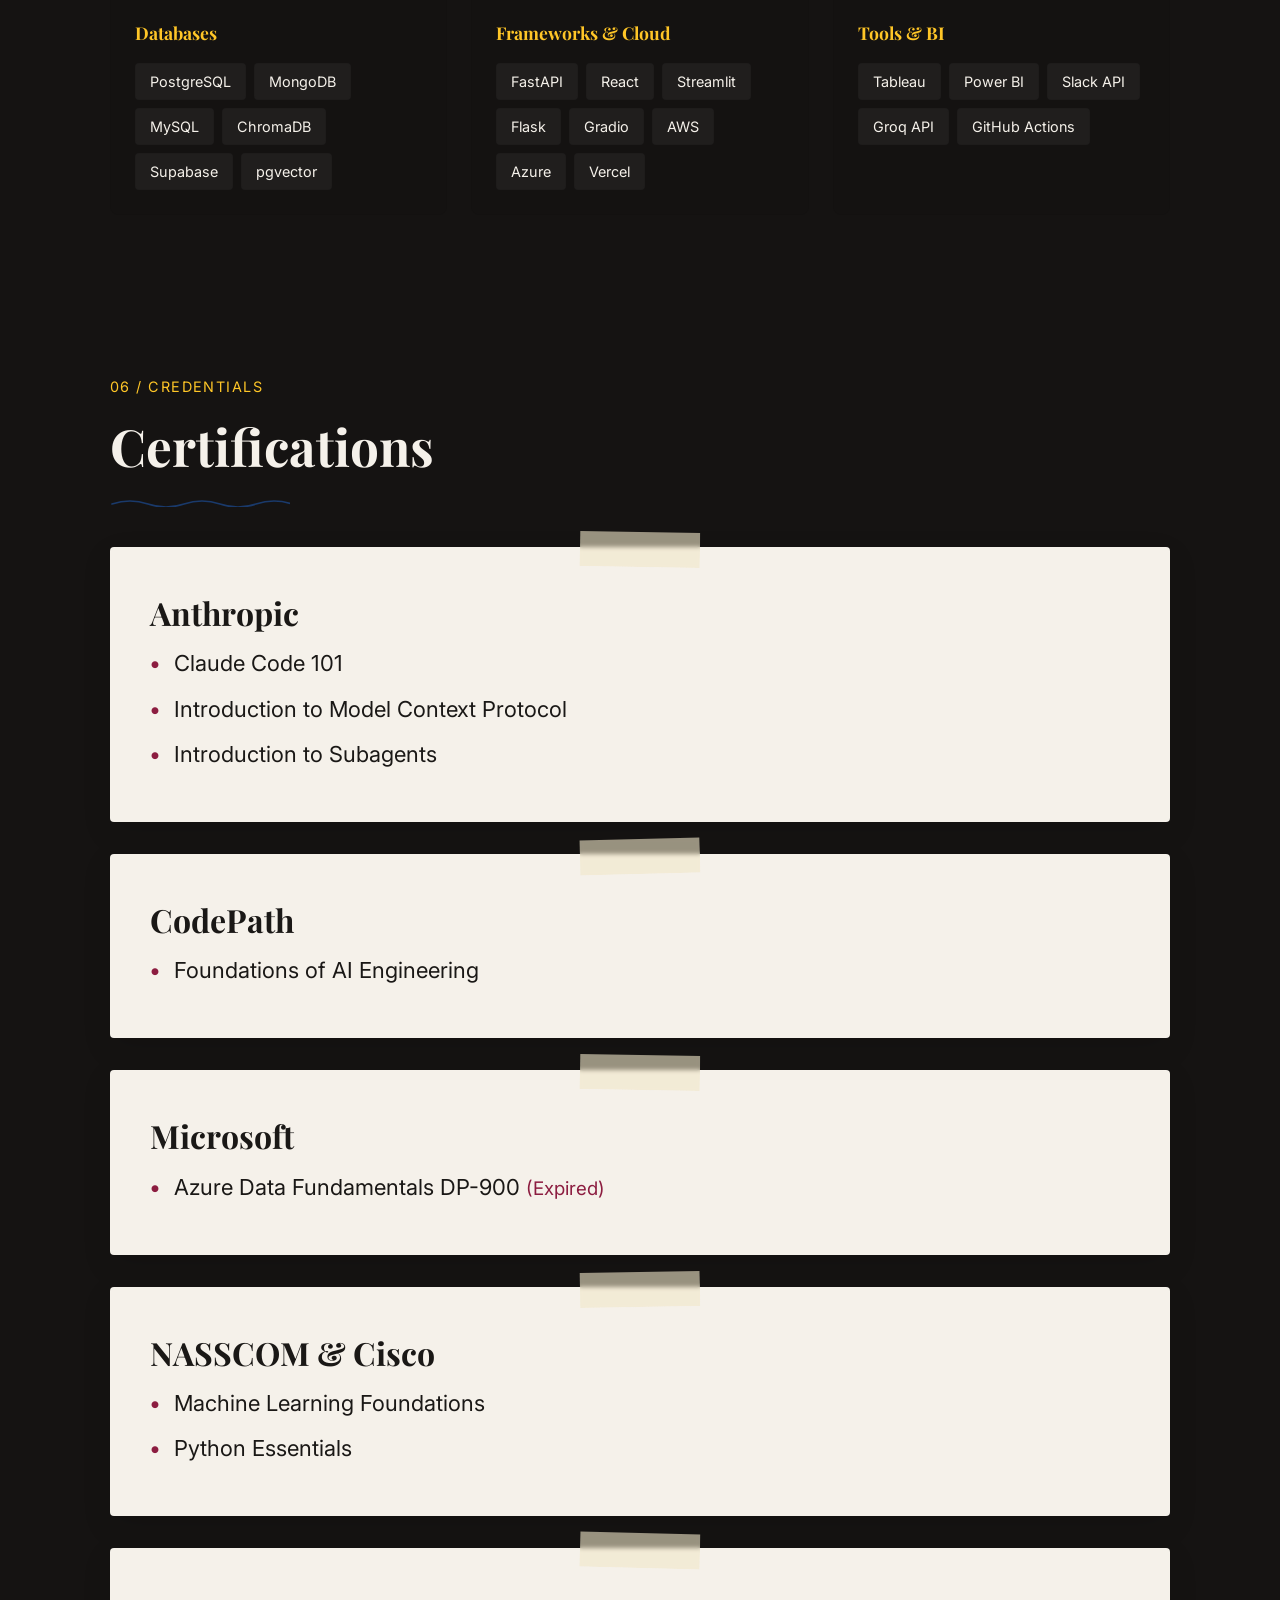
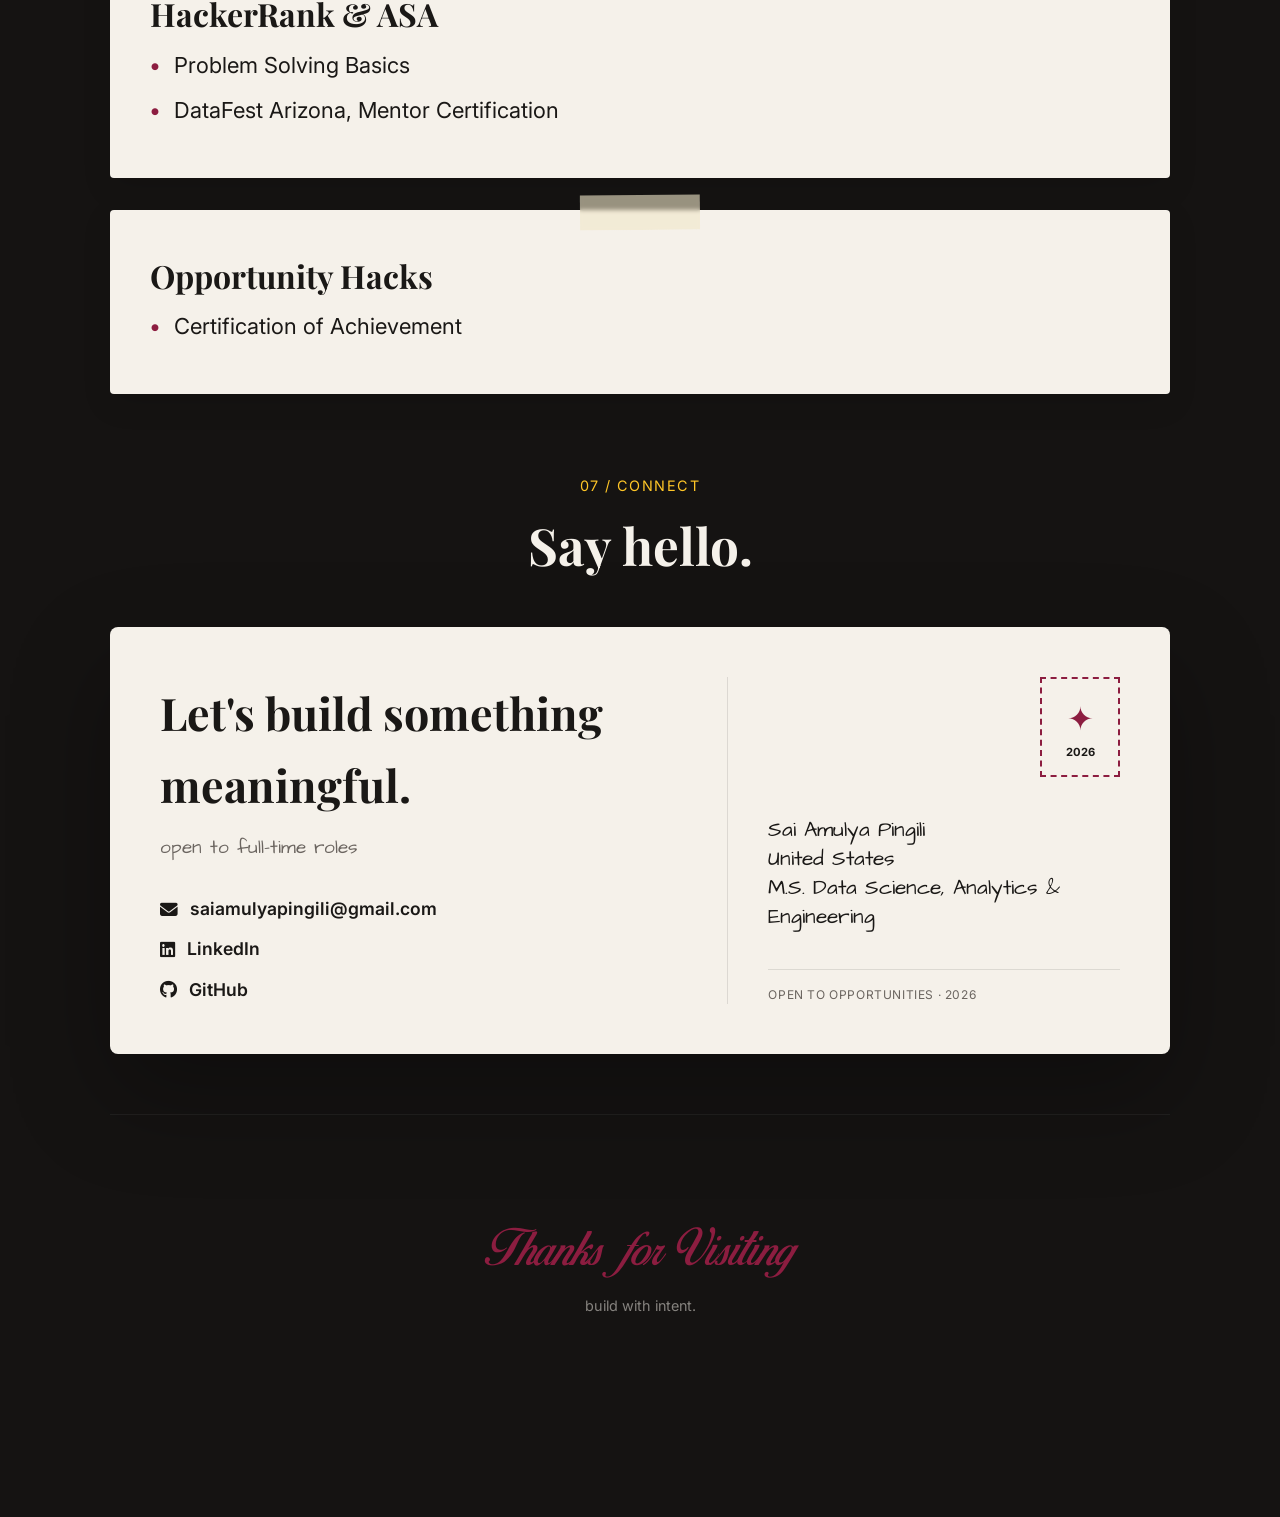
==== commit 119533ce: "Improve portfolio SEO Co-authored-by: Copilot <223556219+Copilot@users.noreply.github.com>" ====
--- a/index.html
+++ b/index.html
@@ -4,7 +4,55 @@
 <head>
   <meta charset="UTF-8" />
   <meta name="viewport" content="width=device-width,initial-scale=1" />
-  <title>Sai Amulya Pingili | Portfolio</title>
+  <title>Sai Amulya Pingili | AI Data Scientist &amp; Data Engineer</title>
+  <meta name="description"
+    content="Explore Sai Amulya Pingili’s AI and data science work, experience, and projects in machine learning, analytics, and data engineering." />
+  <link rel="canonical" href="https://amulyapingili.github.io/portfolio/" />
+  <meta name="theme-color" content="#151312" />
+  <meta property="og:type" content="website" />
+  <meta property="og:url" content="https://amulyapingili.github.io/portfolio/" />
+  <meta property="og:title" content="Sai Amulya Pingili | AI Data Scientist &amp; Data Engineer" />
+  <meta property="og:description"
+    content="Explore Sai Amulya Pingili’s AI and data science work, experience, and projects in machine learning, analytics, and data engineering." />
+  <meta property="og:image" content="https://amulyapingili.github.io/portfolio/portfolio_pic.jpeg" />
+  <meta property="og:image:alt" content="Sai Amulya Pingili" />
+  <meta name="twitter:card" content="summary_large_image" />
+  <meta name="twitter:title" content="Sai Amulya Pingili | AI Data Scientist &amp; Data Engineer" />
+  <meta name="twitter:description"
+    content="Explore Sai Amulya Pingili’s AI and data science work, experience, and projects in machine learning, analytics, and data engineering." />
+  <meta name="twitter:image" content="https://amulyapingili.github.io/portfolio/portfolio_pic.jpeg" />
+  <script type="application/ld+json">
+    {
+      "@context": "https://schema.org",
+      "@type": "Person",
+      "name": "Sai Amulya Pingili",
+      "url": "https://amulyapingili.github.io/portfolio/",
+      "jobTitle": "AI Data Scientist",
+      "description": "AI data scientist working across machine learning, analytics, and data engineering.",
+      "email": "saiamulyapingili@gmail.com",
+      "alumniOf": [
+        {
+          "@type": "CollegeOrUniversity",
+          "name": "Arizona State University"
+        },
+        {
+          "@type": "CollegeOrUniversity",
+          "name": "ACE Engineering College"
+        }
+      ],
+      "sameAs": [
+        "https://linkedin.com/in/amulyapingili/",
+        "https://github.com/amulyapingili"
+      ],
+      "knowsAbout": [
+        "Data Science",
+        "Artificial Intelligence",
+        "Machine Learning",
+        "Data Engineering",
+        "Analytics"
+      ]
+    }
+  </script>
   <link rel="preconnect" href="https://fonts.googleapis.com" />
   <link rel="preconnect" href="https://fonts.gstatic.com" crossorigin />
   <link
@@ -22,10 +70,10 @@
 </head>
 
 <body>
-  <div class="grain"></div>
+  <div class="grain" aria-hidden="true"></div>
 
   <!-- ── SIDE DOODLES ── -->
-  <div class="side-doodles left">
+  <div class="side-doodles left" aria-hidden="true">
     <svg class="dd" viewBox="0 0 42 42" fill="none">
       <circle cx="21" cy="17" r="10" stroke="#8C1D40" stroke-width="1.1" stroke-dasharray="2 1.3" />
       <circle cx="17" cy="15" r="1.5" fill="#8C1D40" />
@@ -65,7 +113,7 @@
     </svg>
   </div>
 
-  <div class="side-doodles right">
+  <div class="side-doodles right" aria-hidden="true">
     <svg class="dd" viewBox="0 0 42 42" fill="none">
       <path d="M7 38 L7 10" stroke="#2d6a4f" stroke-width="1.1" fill="none" stroke-linecap="round" />
       <path d="M7 32 Q2 24 -2 22" stroke="#2d6a4f" stroke-width="1" fill="none" stroke-linecap="round" />
@@ -119,6 +167,7 @@
 
   <!-- ══ PAGE ══ -->
   <div class="page">
+    <main>
 
     <!-- ── HERO ── -->
     <section class="hero" id="about">
@@ -129,7 +178,7 @@
           <div class="nb-illustration">
             <img src="portfolio_pic.jpeg" alt="Sai Amulya Pingili">
           </div>
-          <div class="nb-name">Sai Amulya Pingili</div>
+          <h1 class="nb-name">Sai Amulya Pingili</h1>
           <div class="nb-role">AI Data Scientist</div>
           <div class="nb-headline">AI can write the code, but <br>we still need someone to communicate <em>business
               needs to it
@@ -177,7 +226,7 @@
     <section class="section" id="edu">
       <div class="sec-header">
         <span class="sec-num">02 / academic log</span>
-        <div class="sec-title">Education</div>
+        <h2 class="sec-title">Education</h2>
         <svg class="squig" viewBox="0 0 180 9" fill="none">
           <path d="M2 6 q18-6 36 0 q18 6 36 0 q18-6 36 0 q18 6 36 0 q18-6 36 0" stroke="#8C1D40" stroke-width="1.7"
             fill="none" stroke-linecap="round" />
@@ -187,7 +236,7 @@
         <div class="exp-card">
           <div class="tape"></div>
           <div class="exp-top">
-            <div class="exp-co">Arizona State University</div>
+            <h3 class="exp-co">Arizona State University</h3>
             <span class="exp-period">2024 – 2026</span>
           </div>
           <div class="exp-role">M.S. Data Science, Analytics &amp; Engineering · GPA: 3.97</div>
@@ -198,7 +247,7 @@
         <div class="exp-card">
           <div class="tape"></div>
           <div class="exp-top">
-            <div class="exp-co">ACE Engineering College, Hyd India</div>
+            <h3 class="exp-co">ACE Engineering College, Hyd India</h3>
             <span class="exp-period">2020 – 2024</span>
           </div>
           <div class="exp-role">Bachelor's in Computer Science · Data Science Concentration</div>
@@ -213,7 +262,7 @@
     <section class="section" id="exp">
       <div class="sec-header">
         <span class="sec-num">03 / professional log</span>
-        <div class="sec-title">Experience</div>
+        <h2 class="sec-title">Experience</h2>
         <svg class="squig" viewBox="0 0 180 9" fill="none">
           <path d="M2 6 q18-6 36 0 q18 6 36 0 q18-6 36 0 q18 6 36 0 q18-6 36 0" stroke="#8C1D40" stroke-width="1.7"
             fill="none" stroke-linecap="round" />
@@ -224,7 +273,7 @@
         <div class="exp-card">
           <div class="tape"></div>
           <div class="exp-top">
-            <div class="exp-co">ASU Enterprise Technology</div>
+            <h3 class="exp-co">ASU Enterprise Technology</h3>
             <span class="exp-period">Jun 2025 – May 2026</span>
           </div>
           <div class="exp-role">AI Data Science Intern · Scottsdale, AZ</div>
@@ -245,7 +294,7 @@
         <div class="exp-card">
           <div class="tape" style="transform:translateX(-50%) rotate(-1.5deg)"></div>
           <div class="exp-top">
-            <div class="exp-co">Excelerate</div>
+            <h3 class="exp-co">Excelerate</h3>
             <span class="exp-period">Jul – Aug 2023</span>
           </div>
           <div class="exp-role">Data Visualization Intern · Remote, India</div>
@@ -267,7 +316,7 @@
     <section class="section" id="projects">
       <div class="sec-header">
         <span class="sec-num">04 / work samples</span>
-        <div class="sec-title">Projects</div>
+        <h2 class="sec-title">Projects</h2>
         <svg class="squig" viewBox="0 0 180 9" fill="none">
           <path d="M2 6 q18-6 36 0 q18 6 36 0 q18-6 36 0 q18 6 36 0 q18-6 36 0" stroke="#1a3a6b" stroke-width="1.7"
             fill="none" stroke-linecap="round" />
@@ -277,10 +326,10 @@
 
         <div class="proj-card">
           <div class="proj-img">
-            <img src="traffic_analytics_dashboard.png" alt="NLQ Traffic Analytics Dashboard">
-          </div>
-          <div class="proj-body">
-            <div class="proj-title">City Traffic Analytics Dashboard</div>
+            <img src="traffic_analytics_dashboard.png" alt="NLQ Traffic Analytics Dashboard" loading="lazy" decoding="async">
+          </div>
+          <div class="proj-body">
+            <h3 class="proj-title">City Traffic Analytics Dashboard</h3>
             <p class="proj-desc">A distributed system that ingests real-time NYC crash data and lets users ask plain-English questions like "Where were the most severe collisions in Manhattan last hour?" — and get instant, map-based answers.</p>
             <div class="proj-metric">2M+ crash records processed · 0% failure rate under load testing</div>
             <div class="chip-row" style="margin-top:8px">
@@ -291,10 +340,10 @@
 
         <div class="proj-card">
           <div class="proj-img">
-            <img src="rag_chatbot_thumbnail.jpg" alt="RAG Movie Recommender Chatbot">
-          </div>
-          <div class="proj-body">
-            <div class="proj-title">AI Movie Recommender Chatbot</div>
+            <img src="rag_chatbot_thumbnail.jpg" alt="RAG Movie Recommender Chatbot" loading="lazy" decoding="async">
+          </div>
+          <div class="proj-body">
+            <h3 class="proj-title">AI Movie Recommender Chatbot</h3>
             <p class="proj-desc">A conversational AI that recommends movies based on what you actually mean, not just keywords. Searches a library of 6,000+ titles by understanding the meaning behind your request.</p>
             <div class="proj-metric">+28% more relevant results compared to keyword search</div>
             <div class="chip-row" style="margin-top:8px">
@@ -305,10 +354,10 @@
 
         <div class="proj-card">
           <div class="proj-img">
-            <img src="exoplanet_thumbnail.png" alt="Predicting Alien Worlds">
-          </div>
-          <div class="proj-body">
-            <div class="proj-title">Predicting Alien Worlds</div>
+            <img src="exoplanet_thumbnail.png" alt="Predicting Alien Worlds" loading="lazy" decoding="async">
+          </div>
+          <div class="proj-body">
+            <h3 class="proj-title">Predicting Alien Worlds</h3>
             <p class="proj-desc">A machine learning model trained on NASA data that predicts whether a planet outside our solar system could support life, based on distance from its star, size, and atmospheric conditions.</p>
 
             <div class="proj-metric">
@@ -329,7 +378,7 @@
             <span class="ph-label">BC</span>
           </div>
           <div class="proj-body">
-            <div class="proj-title">Breathe California</div>
+            <h3 class="proj-title">Breathe California</h3>
             <p class="proj-desc">A live air quality forecast system covering all 43 California counties. Predicts pollution levels hour by hour so residents, researchers, and policymakers can stay ahead of unhealthy air.</p>
             <div class="proj-metric"><a href="https://breathe-california.vercel.app" target="_blank" rel="noopener noreferrer" style="text-decoration:none;color:inherit;">Live at breathe-california.vercel.app</a></div>
             <div class="chip-row" style="margin-top:8px">
@@ -343,7 +392,7 @@
             <span class="ph-label">POP</span>
           </div>
           <div class="proj-body">
-            <div class="proj-title">POP: Workflow Optimizer</div>
+            <h3 class="proj-title">POP: Workflow Optimizer</h3>
             <p class="proj-desc">A silent background app that tracks which tools you switch between at work, finds where time is wasted, and guides you through fixes using AI suggestions and voice prompts. No screenshots, no microphone.</p>
             <div class="proj-metric"><a href="https://github.com/bhawan-kumar/Pop" target="_blank" rel="noopener noreferrer" style="text-decoration:none;color:inherit;">View on GitHub</a></div>
             <div class="chip-row" style="margin-top:8px">
@@ -357,7 +406,7 @@
             <span class="ph-label">BTM</span>
           </div>
           <div class="proj-body">
-            <div class="proj-title">BTM Site Scout</div>
+            <h3 class="proj-title">BTM Site Scout</h3>
             <p class="proj-desc">A geospatial AI tool that analyzed 186,000 land parcels across California to surface the 20 best locations for new data centers, based on power access, zoning, and energy cost projections.</p>
             <div class="proj-metric"><a href="https://github.com/AmulyaPingili/Energy-hackathon" target="_blank" rel="noopener noreferrer" style="text-decoration:none;color:inherit;">View on GitHub</a></div>
             <div class="chip-row" style="margin-top:8px">
@@ -371,7 +420,7 @@
             <span class="ph-label">CRN</span>
           </div>
           <div class="proj-body">
-            <div class="proj-title">Crunch: Gig Worker Finance</div>
+            <h3 class="proj-title">Crunch: Gig Worker Finance</h3>
             <p class="proj-desc">A financial wellness dashboard built for freelancers and gig workers. Tracks income stability, flags risks, and provides an AI financial coach in 6 languages.</p>
             <div class="proj-metric"><a href="https://github.com/YOLO200/InnovationHacks_Statefarm" target="_blank" rel="noopener noreferrer" style="text-decoration:none;color:inherit;">View on GitHub</a></div>
             <div class="chip-row" style="margin-top:8px">
@@ -385,7 +434,7 @@
             <span class="ph-label">WICS</span>
           </div>
           <div class="proj-body">
-            <div class="proj-title">Global Nonprofit Search Platform</div>
+            <h3 class="proj-title">Global Nonprofit Search Platform</h3>
             <p class="proj-desc">A multilingual search platform connecting volunteers and donors with nonprofits worldwide. Understands the meaning behind your search, not just keywords, across 89 languages.</p>
             <div class="proj-metric"><a href="https://github.com/pradeepreddyvv/contextWindow" target="_blank" rel="noopener noreferrer" style="text-decoration:none;color:inherit;">View on GitHub</a></div>
             <div class="chip-row" style="margin-top:8px">
@@ -399,7 +448,7 @@
             <span class="ph-label">ASK</span>
           </div>
           <div class="proj-body">
-            <div class="proj-title">ASK: AI Study Tool</div>
+            <h3 class="proj-title">ASK: AI Study Tool</h3>
             <p class="proj-desc">An AI tutor that never gives you the answer. It only asks better questions. Built to develop real understanding through guided thinking, with real-time multiplayer study battles.</p>
             <div class="proj-metric">Kiro Spark Challenge 2026</div>
             <div class="chip-row" style="margin-top:8px">
@@ -415,7 +464,7 @@
     <section class="section">
       <div class="sec-header">
         <span class="sec-num">05 / toolkit</span>
-        <div class="sec-title">Skills & Tools</div>
+        <h2 class="sec-title">Skills & Tools</h2>
         <svg class="squig" viewBox="0 0 180 9" fill="none">
           <path d="M2 6 q18-6 36 0 q18 6 36 0 q18-6 36 0 q18 6 36 0 q18-6 36 0" stroke="#2d6a4f" stroke-width="1.7"
             fill="none" stroke-linecap="round" />
@@ -447,7 +496,7 @@
     <section class="section" id="certs">
       <div class="sec-header">
         <span class="sec-num">06 / credentials</span>
-        <div class="sec-title">Certifications</div>
+        <h2 class="sec-title">Certifications</h2>
         <svg class="squig" viewBox="0 0 180 9" fill="none">
           <path d="M2 6 q18-6 36 0 q18 6 36 0 q18-6 36 0 q18 6 36 0 q18-6 36 0" stroke="#1a3a6b" stroke-width="1.7"
             fill="none" stroke-linecap="round" />
@@ -457,7 +506,7 @@
         <div class="exp-card">
           <div class="tape"></div>
           <div class="exp-top">
-            <div class="exp-co">Anthropic</div>
+            <h3 class="exp-co">Anthropic</h3>
           </div>
           <ul class="exp-bullets">
             <li>Claude Code 101</li>
@@ -468,7 +517,7 @@
         <div class="exp-card">
           <div class="tape" style="transform:translateX(-50%) rotate(-1.5deg)"></div>
           <div class="exp-top">
-            <div class="exp-co">CodePath</div>
+            <h3 class="exp-co">CodePath</h3>
           </div>
           <ul class="exp-bullets">
             <li>Foundations of AI Engineering</li>
@@ -477,7 +526,7 @@
         <div class="exp-card">
           <div class="tape" style="transform:translateX(-50%) rotate(1deg)"></div>
           <div class="exp-top">
-            <div class="exp-co">Microsoft</div>
+            <h3 class="exp-co">Microsoft</h3>
           </div>
           <ul class="exp-bullets">
             <li>Azure Data Fundamentals DP-900 <span style="color:var(--maroon);font-size:.85em;">(Expired)</span></li>
@@ -486,7 +535,7 @@
         <div class="exp-card">
           <div class="tape" style="transform:translateX(-50%) rotate(-1deg)"></div>
           <div class="exp-top">
-            <div class="exp-co">NASSCOM &amp; Cisco</div>
+            <h3 class="exp-co">NASSCOM &amp; Cisco</h3>
           </div>
           <ul class="exp-bullets">
             <li>Machine Learning Foundations</li>
@@ -496,7 +545,7 @@
         <div class="exp-card">
           <div class="tape" style="transform:translateX(-50%) rotate(1.5deg)"></div>
           <div class="exp-top">
-            <div class="exp-co">HackerRank &amp; ASA</div>
+            <h3 class="exp-co">HackerRank &amp; ASA</h3>
           </div>
           <ul class="exp-bullets">
             <li>Problem Solving Basics</li>
@@ -506,7 +555,7 @@
         <div class="exp-card">
           <div class="tape" style="transform:translateX(-50%) rotate(-0.5deg)"></div>
           <div class="exp-top">
-            <div class="exp-co">Opportunity Hacks</div>
+            <h3 class="exp-co">Opportunity Hacks</h3>
           </div>
           <ul class="exp-bullets">
             <li>Certification of Achievement</li>
@@ -519,7 +568,7 @@
     <div class="contact-wrap" id="contact">
       <div class="sec-header" style="text-align:center">
         <span class="sec-num">07 / connect</span>
-        <div class="sec-title">Say hello.</div>
+        <h2 class="sec-title">Say hello.</h2>
       </div>
       <div class="postcard">
         <div class="pc-left">
@@ -552,6 +601,7 @@
         </div>
       </div>
     </div>
+    </main>
 
     <!-- ── FOOTER ── -->
     <footer>
